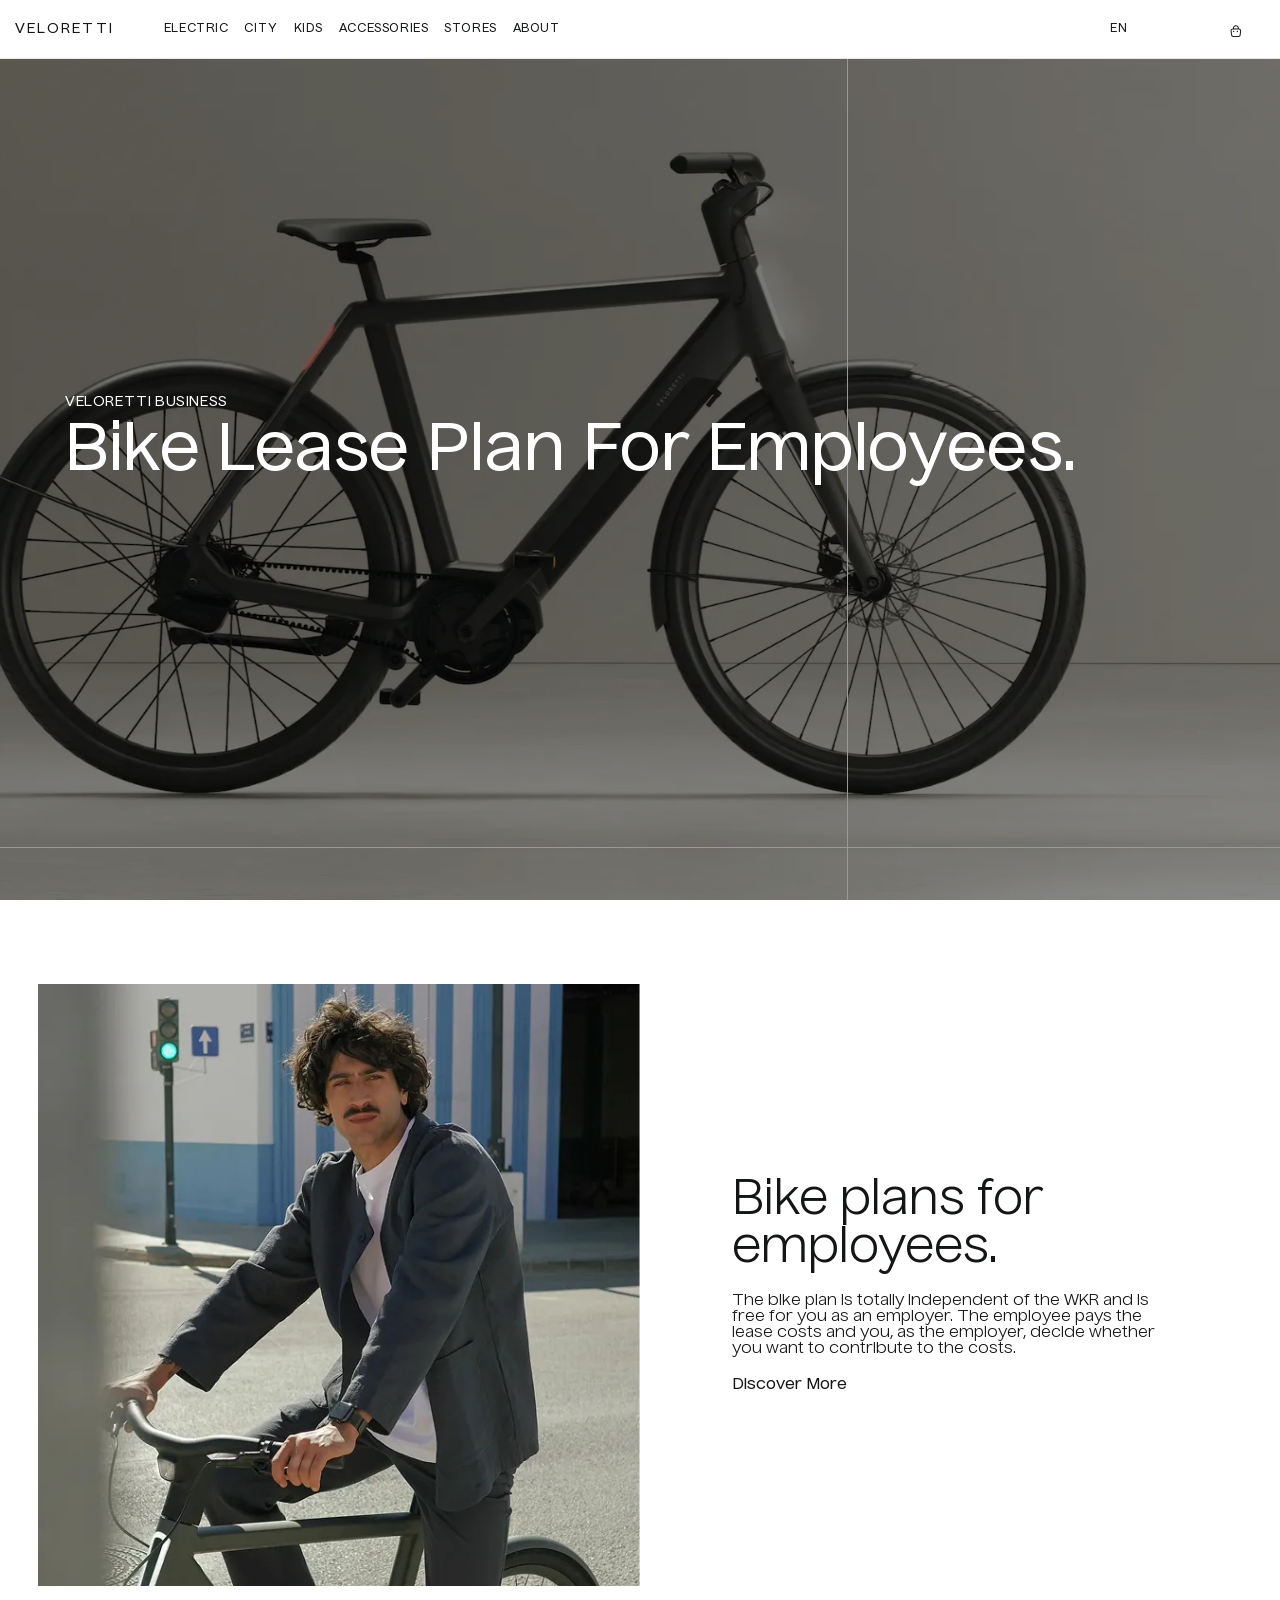
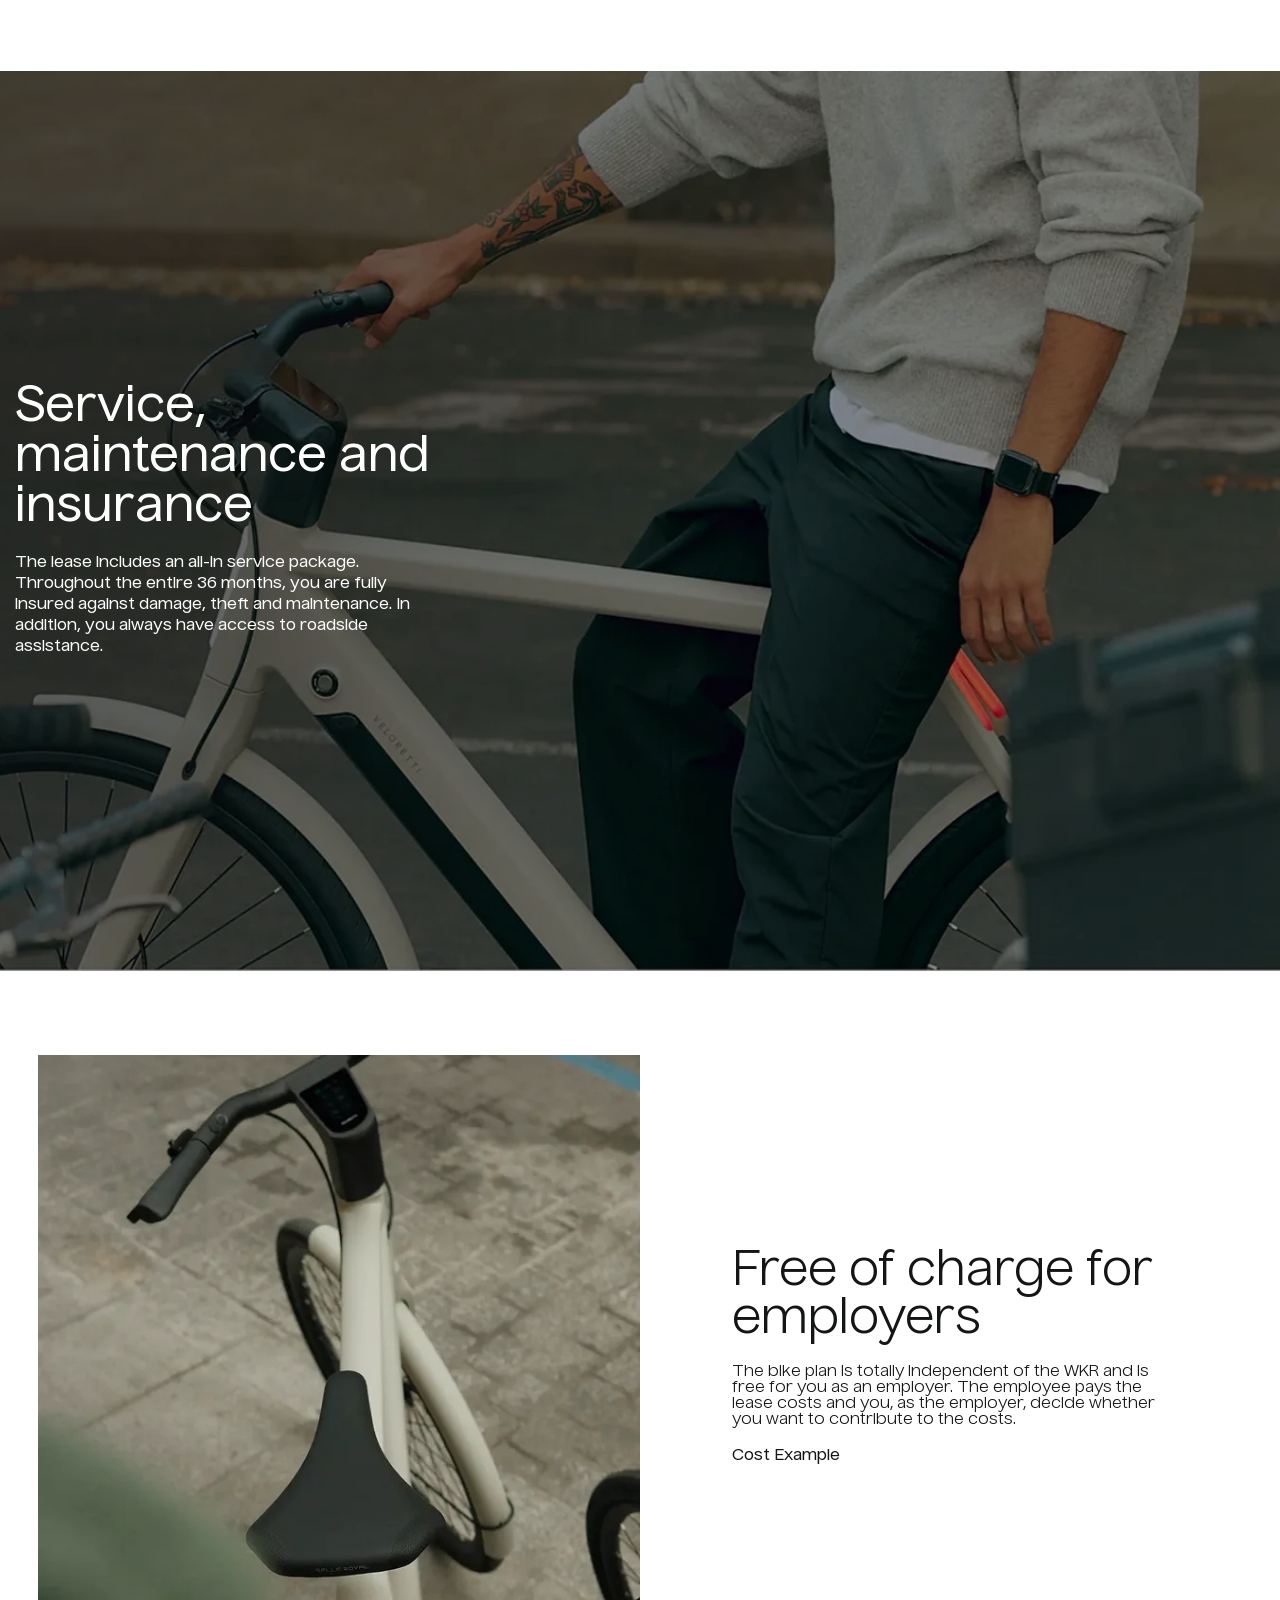
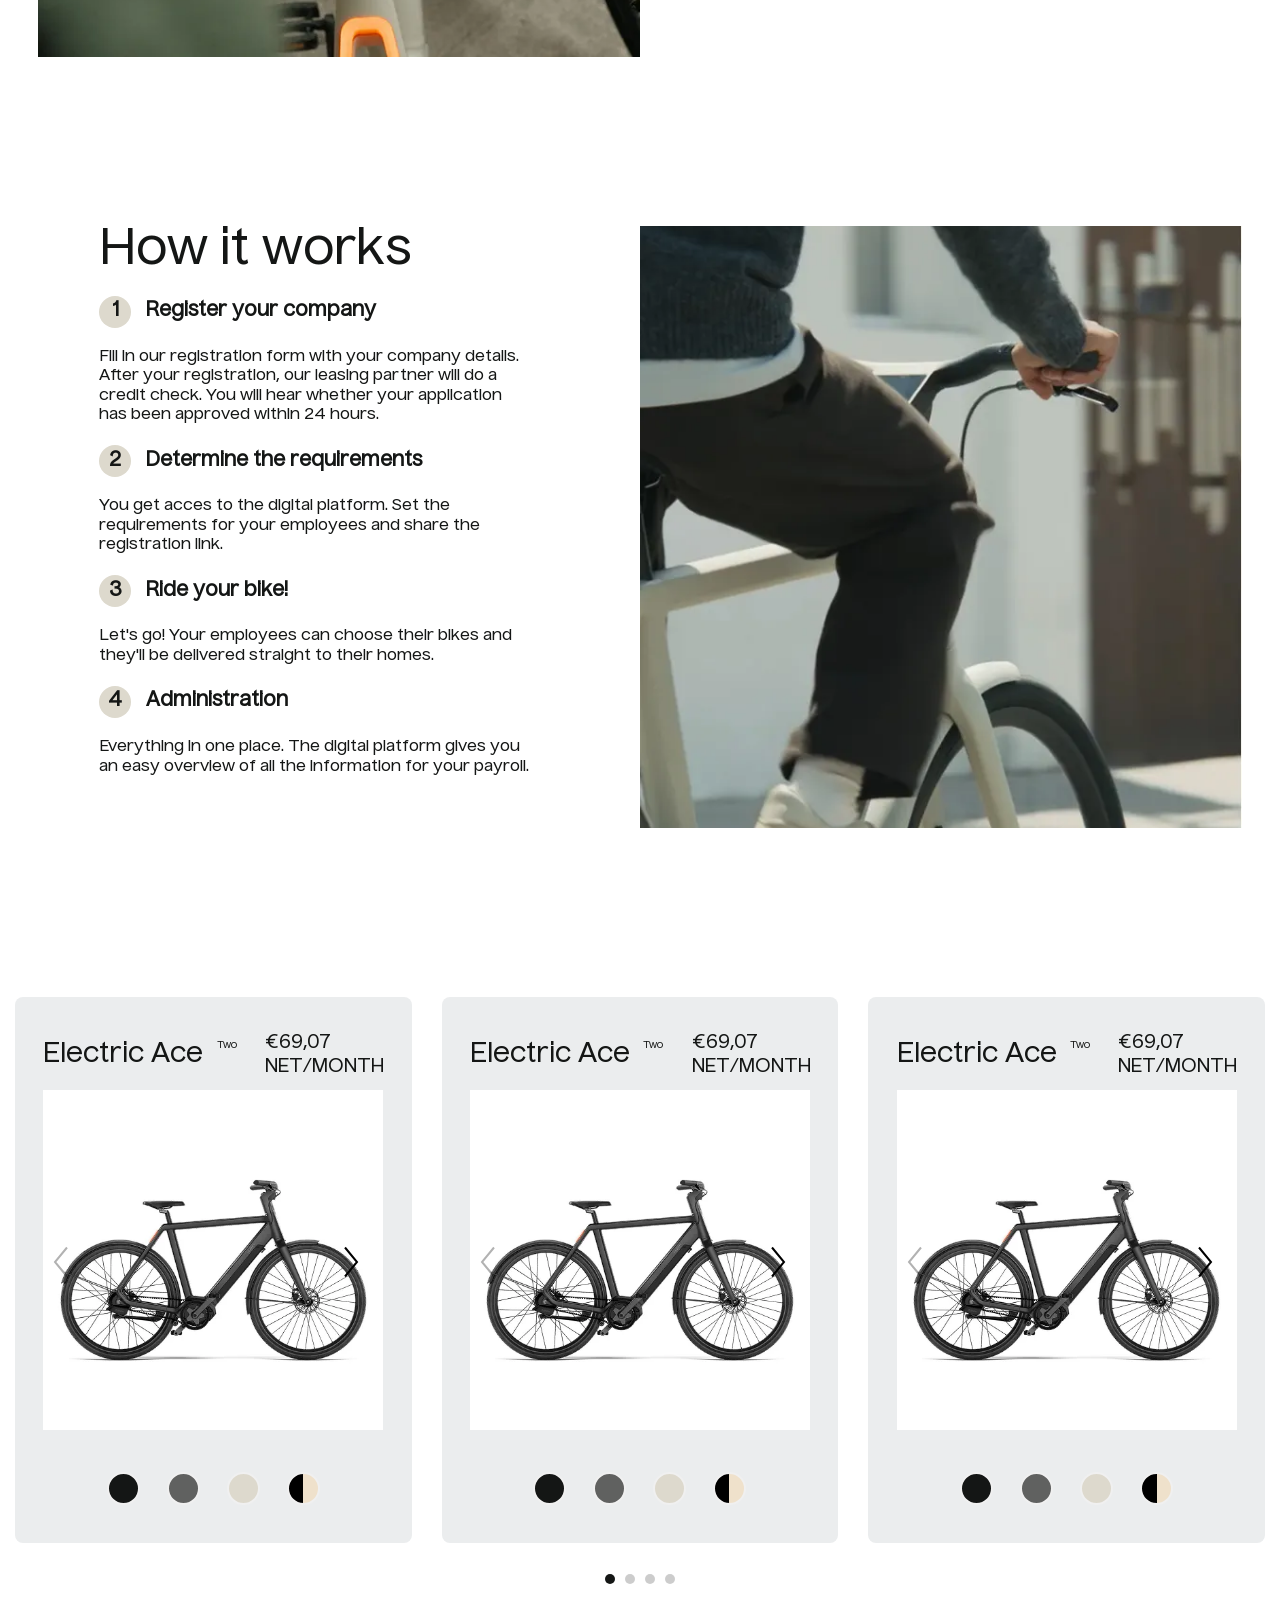
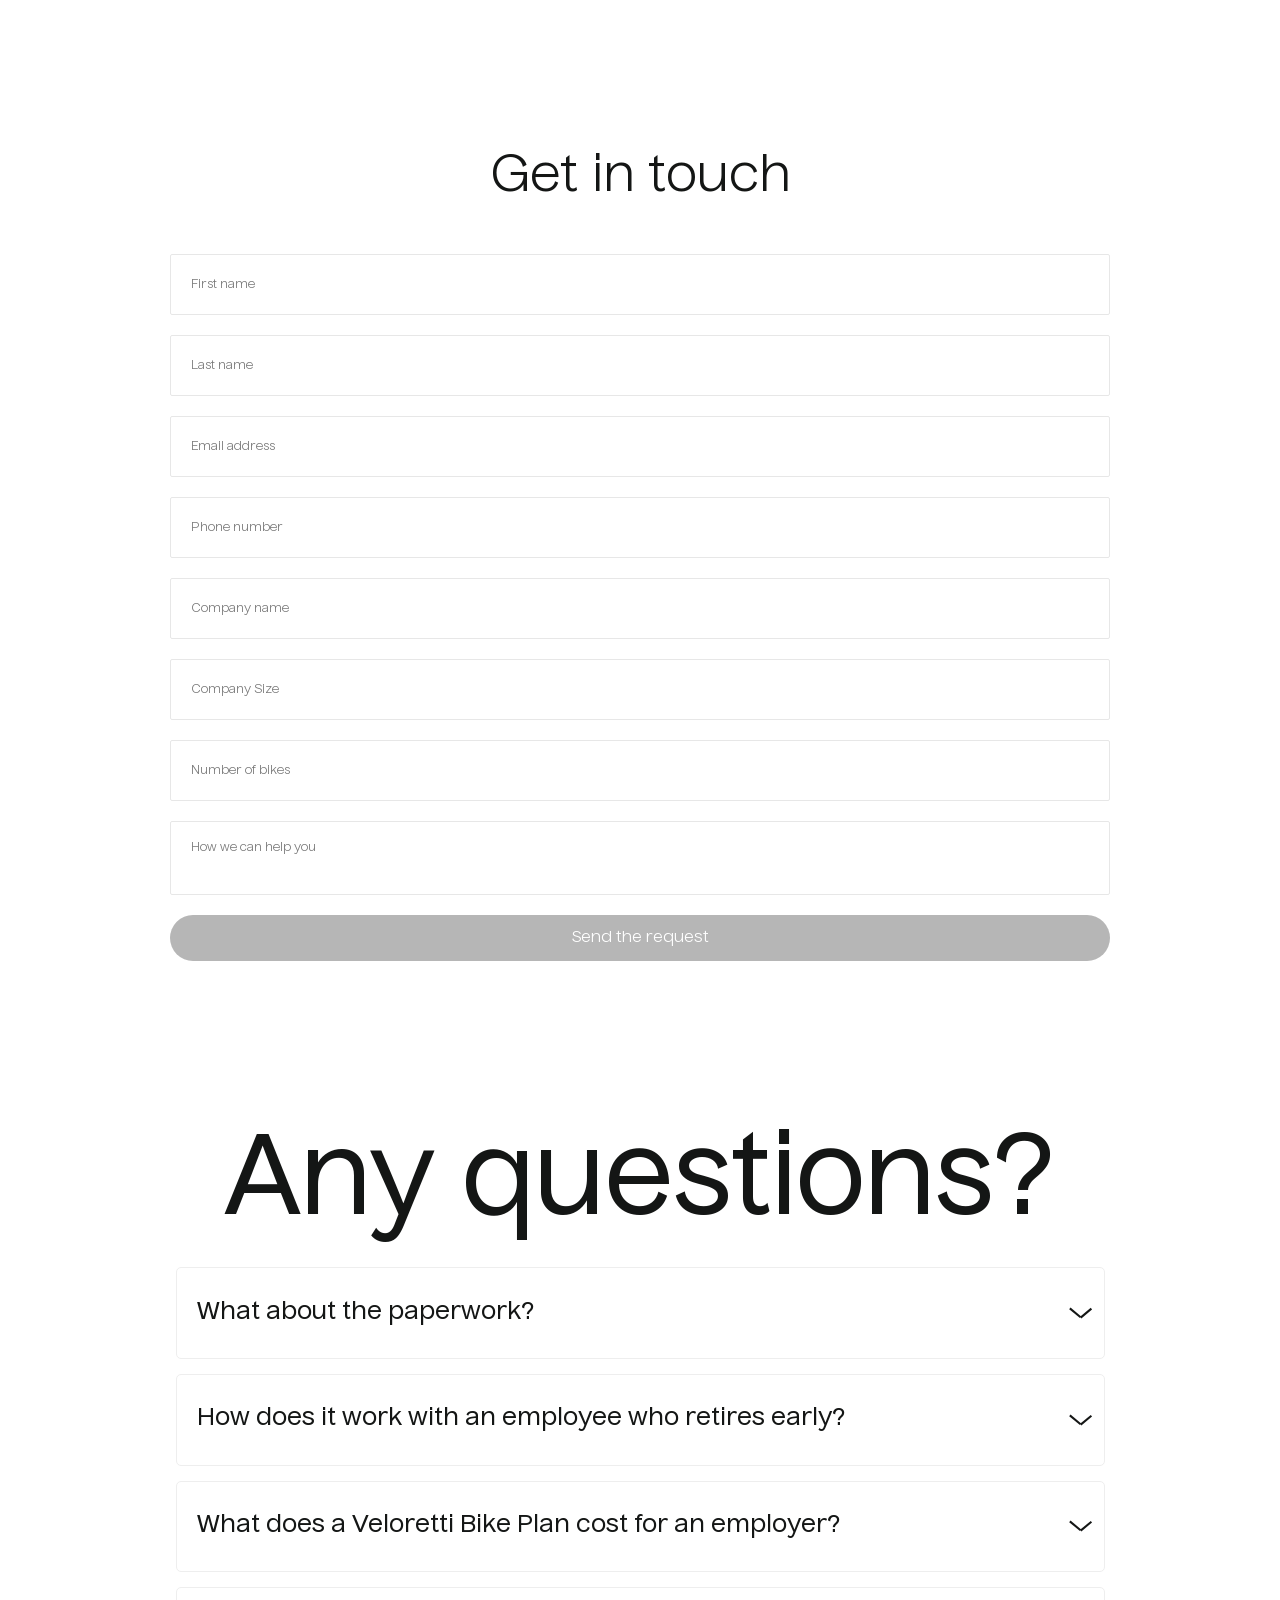
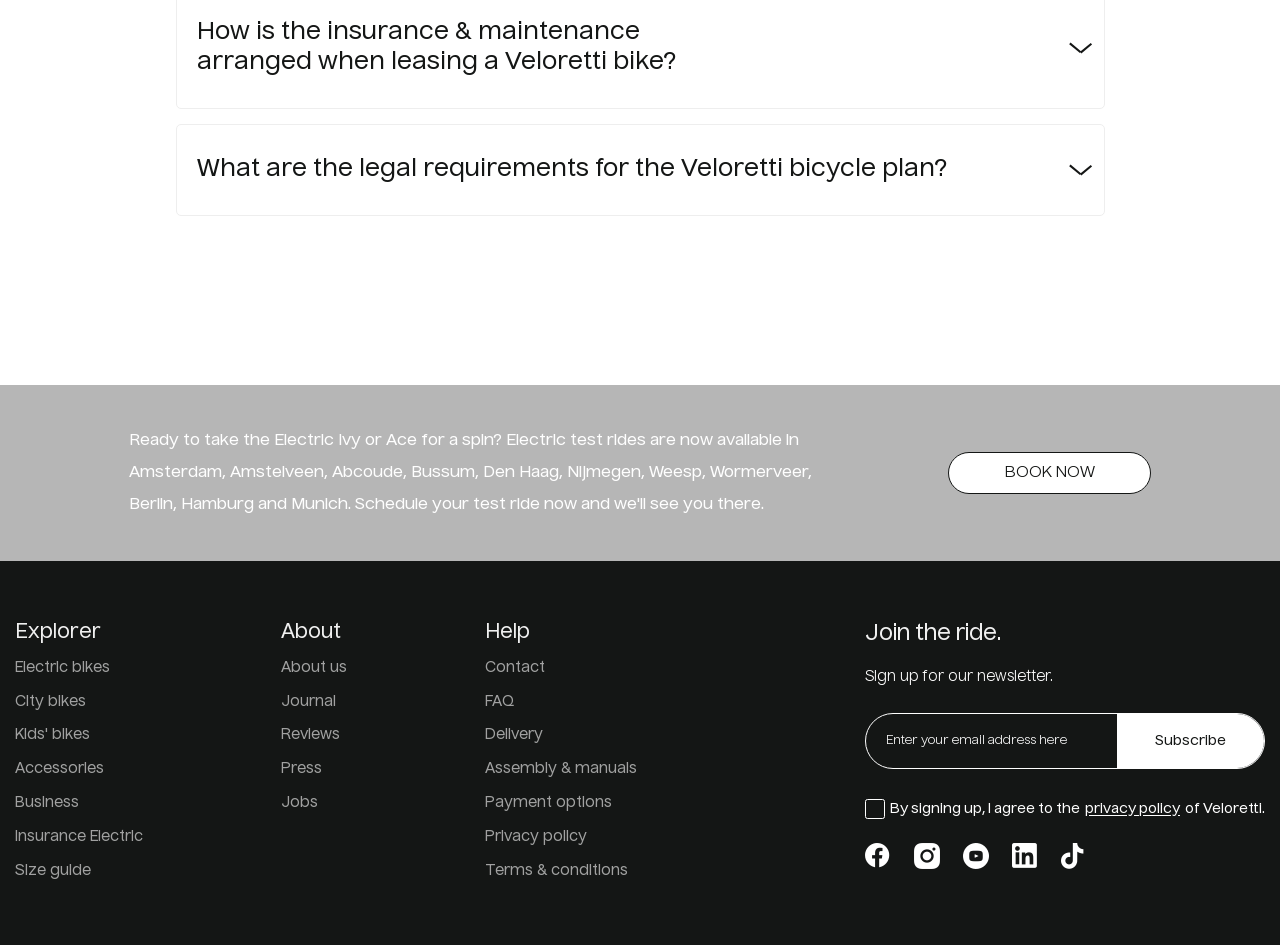
==== index.html @ 2b7c72c1 "Add files via upload" ====
<!doctype html>
<html lang="en">
	<head>
		<meta charset="UTF-8">
		<meta name="viewport" content="width=device-width, initial-scale=1.0">
		<link rel="preload" href="./assets/fonts/Nuckle-Regular.woff2" as="font" type="font/woff2" crossorigin="anonymous">
		<link rel="preload" href="./assets/fonts/Nuckle-Medium.woff2" as="font" type="font/woff2" crossorigin="anonymous">
		<link rel="shortcut icon" href="./assets/img/favicon.ico">
		<title>Home Page</title>
		<script type="module" crossorigin="" src="./js/index.min.js?v=1783873690840"></script>
		<link rel="modulepreload" crossorigin="" href="./js/main.min.js?v=1783873690840">
		<link rel="modulepreload" crossorigin="" href="./js/pagination.min.js?v=1783873690840">
		<link rel="stylesheet" crossorigin="" href="./css/main.min.css?v=1783873690840">
		<link rel="stylesheet" crossorigin="" href="./css/index.min.css?v=1783873690840">
		<link rel="stylesheet" crossorigin="" href="./css/hero.min.css?v=1783873690840">
		<link rel="stylesheet" crossorigin="" href="./css/sectionbg.min.css?v=1783873690840">
	</head>
	<body>
		<div class="wrapper">
			<header data-fls-header="" class="header">
				<div class="header__container">
					<a href="index.html" class="header__logo" aria-label="Veloretti">VELORETTI</a>
					<div class="header__menu menu">
						<button type="button" data-fls-menu="" class="menu__icon icon-menu">
							<span></span>
						</button>
						<nav class="menu__body">
							<ul class="menu__list">
								<li class="menu__item">
									<a href="products.html" class="menu__link">Electric</a>
								</li>
								<li class="menu__item">
									<a href="cities.html" class="menu__link">City</a>
								</li>
								<li class="menu__item">
									<a href="#" class="menu__link">Kids</a>
								</li>
								<li class="menu__item">
									<a href="#" class="menu__link">Accessories</a>
								</li>
								<li class="menu__item">
									<a href="#" class="menu__link">Stores</a>
								</li>
								<li class="menu__item">
									<a href="about.html" class="menu__link">About</a>
								</li>
							</ul>
						</nav>
					</div>
					<div class="header__actions">
						<div class="header__lang">
							<select class="header__lang-select" aria-label="Language">
								<option value="en" selected>EN</option>
								<option value="ua">UA</option>
							</select>
						</div>
						<button type="button" class="header__icon --icon-icon-user" aria-label="Account"></button>
						<button type="button" class="header__icon --icon-icon-cart" aria-label="Cart"></button>
					</div>
				</div>
			</header>
			<main class="page">
				<div data-fls-index="" class="index">
					<section data-fls-hero="" class="hero">
						<div class="hero__container">
							<span class="hero__subtitle" id="hero-subtitle">VELORETTI BUSINESS</span>
							<h1 class="hero__title" id="hero-title">Bike lease plan for employees.</h1>
							<div class="hero__text">
								<p></p>
							</div>
						</div>
						<div class="herobg hero__bg" aria-hidden="true">
							<picture>
								<source media="(max-width: 600px)" srcset="./assets/img/home-page/herobg-600.webp" type="image/webp">
								<source media="(max-width: 1200px)" srcset="./assets/img/home-page/herobg-1200.webp" type="image/webp">
								<img alt="" src="./assets/img/home-page/herobg.webp">
							</picture>
						</div>
					</section>
					<section class="home-page__employers split">
						<div data-fls-split="" data-fls-watcher="" data-fls-watcher-once="" data-fls-watcher-threshold="0.3" class="split__wrapper">
							<div class="split__picture">
								<picture>
									<source media="(max-width: 600px)" srcset="./assets/img/home-page/home01-600.webp" type="image/webp">
									<img alt="" src="./assets/img/home-page/home01.webp">
								</picture>
							</div>
							<div class="split__content content-split">
								<h2 class="content-split__title">Bike plans for employees.</h2>
								<div class="content-split__text">
									<p>
										The bike plan is totally independent of the WKR and is free for you as an employer. The employee pays the lease costs and you, as the employer, decide whether you want to contribute to the costs.
									</p>
								</div>
								<a href="product.html" class="content-split__link">Discover more</a>
							</div>
						</div>
					</section>
					<section data-fls-sectionbg="" data-fls-watcher="" data-fls-watcher-once="" data-fls-watcher-threshold="0.3" class="sectionbg home-page__service-sectionbg">
						<div class="sectionbg__container">
							<div class="sectionbg__content">
								<h2 class="sectionbg__title">Service, maintenance and insurance</h2>
								<div class="sectionbg__text">
									<p>
										The lease includes an all-in service package. Throughout the entire 36 months, you are fully insured against damage, theft and maintenance. In addition, you always have access to roadside assistance.
									</p>
								</div>
							</div>
						</div>
						<div class="sectionbg__bg" aria-hidden="true">
							<picture>
								<source media="(max-width: 600px)" srcset="./assets/img/home-page/homebg-600.webp" type="image/webp">
								<source media="(max-width: 1200px)" srcset="./assets/img/home-page/homebg-1200.webp" type="image/webp">
								<img alt="" src="./assets/img/home-page/homebg.webp">
							</picture>
						</div>
					</section>
					<section class="home-page__employers split">
						<div data-fls-split="" data-fls-watcher="" data-fls-watcher-once="" data-fls-watcher-threshold="0.3" class="split__wrapper">
							<div class="split__picture">
								<picture>
									<source media="(max-width: 600px)" srcset="./assets/img/home-page/home02-600.webp" type="image/webp">
									<img alt="" src="./assets/img/home-page/home02.webp">
								</picture>
							</div>
							<div class="split__content content-split">
								<h2 class="content-split__title">Free of charge for employers</h2>
								<div class="content-split__text">
									<p>
										The bike plan is totally independent of the WKR and is free for you as an employer. The employee pays the lease costs and you, as the employer, decide whether you want to contribute to the costs.
									</p>
								</div>
								<a href="products.html" class="content-split__link">Cost example</a>
							</div>
						</div>
					</section>
					<section data-fls-watcher="" data-fls-watcher-once="" data-fls-watcher-threshold="0.3" class="home-page__works works">
						<div class="works__wrapper">
							<div class="works__content content-works" role="list">
								<h2 class="content-works__title">How it works</h2>
								<div class="content-works__item item-works" role="listitem">
									<h3 class="item-works__title">Register your company</h3>
									<div class="item-works__text">
										<p>
											Fill in our registration form with your company details. After your
							registration, our leasing partner will do a credit check. You will hear whether
							your application has been approved within 24 hours.
										</p>
									</div>
								</div>
								<div class="content-works__item item-works" role="listitem">
									<h3 class="item-works__title">Determine the requirements</h3>
									<div class="item-works__text">
										<p>
											You get acces to the digital platform. Set the requirements for your employees
							and share the registration link.
										</p>
									</div>
								</div>
								<div class="content-works__item item-works" role="listitem">
									<h3 class="item-works__title">Ride your bike!</h3>
									<div class="item-works__text">
										<p>
											Let's go! Your employees can choose their bikes and they'll be delivered
							straight to their homes.
										</p>
									</div>
								</div>
								<div class="content-works__item item-works" role="listitem">
									<h3 class="item-works__title">Administration</h3>
									<div class="item-works__text">
										<p>
											Everything in one place. The digital platform gives you an easy overview of all
							the information for your payroll.
										</p>
									</div>
								</div>
							</div>
							<div class="works__picture" aria-hidden="true">
								<picture>
									<source media="(max-width: 600px)" srcset="./assets/img/home-page/home03-600.webp" type="image/webp">
									<img class="works__image" alt="" src="./assets/img/home-page/home03.webp">
								</picture>
							</div>
						</div>
					</section>
					<section data-fls-slider-section="" data-fls-watcher="" data-fls-watcher-once="" class="home-page__featured featured" aria-label="Featured products">
						<div class="featured__wrapper swiper-wrapper">
							<div class="featured__card swiper-slide">
								<div class="featured__header">
									<div class="featured__title-group">
										<h2 class="featured__title">Electric Ace</h2>
										<span class="featured__subtitle">Two</span>
									</div>
									<div class="featured__price">€69,07 NET/MONTH</div>
								</div>
								<div data-fls-slider-featured="" class="featured__slider swiper">
									<div class="featured__swiper-wrapper swiper-wrapper">
										<div class="featured__slide swiper-slide">
											<a href="product.html" class="featured__link-image">
												<picture>
													<img alt="Electric Ace" src="./assets/img/home-page/home-slider01.webp">
												</picture>
											</a>
										</div>
										<div class="featured__slide swiper-slide">
											<a href="product.html" class="featured__link-image">
												<picture>
													<img alt="Electric Ace" src="./assets/img/home-page/home-slider01.webp">
												</picture>
											</a>
										</div>
										<div class="featured__slide swiper-slide">
											<a href="product.html" class="featured__link-image">
												<picture>
													<img alt="Electric Ace" src="./assets/img/home-page/home-slider01.webp">
												</picture>
											</a>
										</div>
									</div>
									<button type="button" class="featured__arrow featured__arrow--prev swiper-button-prev" aria-label="Previous">
										<svg width="15" height="31" viewbox="0 0 15 31" fill="none" xmlns="http://www.w3.org/2000/svg" aria-hidden="true">
											<path d="M14 1L2 15.5L14 30" stroke="black" stroke-width="2"></path>
										</svg>
									</button>
									<button type="button" class="featured__arrow featured__arrow--next swiper-button-next" aria-label="Next">
										<svg width="29" height="31" viewbox="0 0 29 31" fill="none" xmlns="http://www.w3.org/2000/svg" aria-hidden="true">
											<path d="M1 1L13 15.5L1 30" stroke="black" stroke-width="2"></path>
										</svg>
									</button>
								</div>
								<div class="featured__colors">
									<div class="featured__color">
										<input type="radio" name="featured-color-1" id="fc1-black" class="featured__color-input" checked>
										<label for="fc1-black" class="featured__color-label featured__color-label--black" title="Black"></label>
									</div>
									<div class="featured__color">
										<input type="radio" name="featured-color-1" id="fc1-gray" class="featured__color-input">
										<label for="fc1-gray" class="featured__color-label featured__color-label--gray" title="Heavy Metal"></label>
									</div>
									<div class="featured__color">
										<input type="radio" name="featured-color-1" id="fc1-beige" class="featured__color-input">
										<label for="fc1-beige" class="featured__color-label featured__color-label--beige" title="Moon Mist"></label>
									</div>
									<div class="featured__color">
										<input type="radio" name="featured-color-1" id="fc1-split" class="featured__color-input">
										<label for="fc1-split" class="featured__color-label featured__color-label--split" title="Black / Parchment"></label>
									</div>
								</div>
							</div>
							<div class="featured__card swiper-slide">
								<div class="featured__header">
									<div class="featured__title-group">
										<h2 class="featured__title">Electric Ace</h2>
										<span class="featured__subtitle">Two</span>
									</div>
									<div class="featured__price">€69,07 NET/MONTH</div>
								</div>
								<div data-fls-slider-featured="" class="featured__slider swiper">
									<div class="featured__swiper-wrapper swiper-wrapper">
										<div class="featured__slide swiper-slide">
											<a href="product.html" class="featured__link-image">
												<picture>
													<img alt="Electric Ace" src="./assets/img/home-page/home-slider01.webp">
												</picture>
											</a>
										</div>
										<div class="featured__slide swiper-slide">
											<a href="product.html" class="featured__link-image">
												<picture>
													<img alt="Electric Ace" src="./assets/img/home-page/home-slider01.webp">
												</picture>
											</a>
										</div>
										<div class="featured__slide swiper-slide">
											<a href="product.html" class="featured__link-image">
												<picture>
													<img alt="Electric Ace" src="./assets/img/home-page/home-slider01.webp">
												</picture>
											</a>
										</div>
									</div>
									<button type="button" class="featured__arrow featured__arrow--prev swiper-button-prev" aria-label="Previous">
										<svg width="15" height="31" viewbox="0 0 15 31" fill="none" xmlns="http://www.w3.org/2000/svg" aria-hidden="true">
											<path d="M14 1L2 15.5L14 30" stroke="black" stroke-width="2"></path>
										</svg>
									</button>
									<button type="button" class="featured__arrow featured__arrow--next swiper-button-next" aria-label="Next">
										<svg width="29" height="31" viewbox="0 0 29 31" fill="none" xmlns="http://www.w3.org/2000/svg" aria-hidden="true">
											<path d="M1 1L13 15.5L1 30" stroke="black" stroke-width="2"></path>
										</svg>
									</button>
								</div>
								<div class="featured__colors">
									<div class="featured__color">
										<input type="radio" name="featured-color-1" id="fc1-black" class="featured__color-input" checked>
										<label for="fc1-black" class="featured__color-label featured__color-label--black" title="Black"></label>
									</div>
									<div class="featured__color">
										<input type="radio" name="featured-color-1" id="fc1-gray" class="featured__color-input">
										<label for="fc1-gray" class="featured__color-label featured__color-label--gray" title="Heavy Metal"></label>
									</div>
									<div class="featured__color">
										<input type="radio" name="featured-color-1" id="fc1-beige" class="featured__color-input">
										<label for="fc1-beige" class="featured__color-label featured__color-label--beige" title="Moon Mist"></label>
									</div>
									<div class="featured__color">
										<input type="radio" name="featured-color-1" id="fc1-split" class="featured__color-input">
										<label for="fc1-split" class="featured__color-label featured__color-label--split" title="Black / Parchment"></label>
									</div>
								</div>
							</div>
							<div class="featured__card swiper-slide">
								<div class="featured__header">
									<div class="featured__title-group">
										<h2 class="featured__title">Electric Ace</h2>
										<span class="featured__subtitle">Two</span>
									</div>
									<div class="featured__price">€69,07 NET/MONTH</div>
								</div>
								<div data-fls-slider-featured="" class="featured__slider swiper">
									<div class="featured__swiper-wrapper swiper-wrapper">
										<div class="featured__slide swiper-slide">
											<a href="product.html" class="featured__link-image">
												<picture>
													<img alt="Electric Ace" src="./assets/img/home-page/home-slider01.webp">
												</picture>
											</a>
										</div>
										<div class="featured__slide swiper-slide">
											<a href="product.html" class="featured__link-image">
												<picture>
													<img alt="Electric Ace" src="./assets/img/home-page/home-slider01.webp">
												</picture>
											</a>
										</div>
										<div class="featured__slide swiper-slide">
											<a href="product.html" class="featured__link-image">
												<picture>
													<img alt="Electric Ace" src="./assets/img/home-page/home-slider01.webp">
												</picture>
											</a>
										</div>
									</div>
									<button type="button" class="featured__arrow featured__arrow--prev swiper-button-prev" aria-label="Previous">
										<svg width="15" height="31" viewbox="0 0 15 31" fill="none" xmlns="http://www.w3.org/2000/svg" aria-hidden="true">
											<path d="M14 1L2 15.5L14 30" stroke="black" stroke-width="2"></path>
										</svg>
									</button>
									<button type="button" class="featured__arrow featured__arrow--next swiper-button-next" aria-label="Next">
										<svg width="29" height="31" viewbox="0 0 29 31" fill="none" xmlns="http://www.w3.org/2000/svg" aria-hidden="true">
											<path d="M1 1L13 15.5L1 30" stroke="black" stroke-width="2"></path>
										</svg>
									</button>
								</div>
								<div class="featured__colors">
									<div class="featured__color">
										<input type="radio" name="featured-color-1" id="fc1-black" class="featured__color-input" checked>
										<label for="fc1-black" class="featured__color-label featured__color-label--black" title="Black"></label>
									</div>
									<div class="featured__color">
										<input type="radio" name="featured-color-1" id="fc1-gray" class="featured__color-input">
										<label for="fc1-gray" class="featured__color-label featured__color-label--gray" title="Heavy Metal"></label>
									</div>
									<div class="featured__color">
										<input type="radio" name="featured-color-1" id="fc1-beige" class="featured__color-input">
										<label for="fc1-beige" class="featured__color-label featured__color-label--beige" title="Moon Mist"></label>
									</div>
									<div class="featured__color">
										<input type="radio" name="featured-color-1" id="fc1-split" class="featured__color-input">
										<label for="fc1-split" class="featured__color-label featured__color-label--split" title="Black / Parchment"></label>
									</div>
								</div>
							</div>
							<div class="featured__card swiper-slide">
								<div class="featured__header">
									<div class="featured__title-group">
										<h2 class="featured__title">Electric Ace</h2>
										<span class="featured__subtitle">Two</span>
									</div>
									<div class="featured__price">€69,07 NET/MONTH</div>
								</div>
								<div data-fls-slider-featured="" class="featured__slider swiper">
									<div class="featured__swiper-wrapper swiper-wrapper">
										<div class="featured__slide swiper-slide">
											<a href="product.html" class="featured__link-image">
												<picture>
													<img alt="Electric Ace" src="./assets/img/home-page/home-slider01.webp">
												</picture>
											</a>
										</div>
										<div class="featured__slide swiper-slide">
											<a href="product.html" class="featured__link-image">
												<picture>
													<img alt="Electric Ace" src="./assets/img/home-page/home-slider01.webp">
												</picture>
											</a>
										</div>
										<div class="featured__slide swiper-slide">
											<a href="product.html" class="featured__link-image">
												<picture>
													<img alt="Electric Ace" src="./assets/img/home-page/home-slider01.webp">
												</picture>
											</a>
										</div>
									</div>
									<button type="button" class="featured__arrow featured__arrow--prev swiper-button-prev" aria-label="Previous">
										<svg width="15" height="31" viewbox="0 0 15 31" fill="none" xmlns="http://www.w3.org/2000/svg" aria-hidden="true">
											<path d="M14 1L2 15.5L14 30" stroke="black" stroke-width="2"></path>
										</svg>
									</button>
									<button type="button" class="featured__arrow featured__arrow--next swiper-button-next" aria-label="Next">
										<svg width="29" height="31" viewbox="0 0 29 31" fill="none" xmlns="http://www.w3.org/2000/svg" aria-hidden="true">
											<path d="M1 1L13 15.5L1 30" stroke="black" stroke-width="2"></path>
										</svg>
									</button>
								</div>
								<div class="featured__colors">
									<div class="featured__color">
										<input type="radio" name="featured-color-1" id="fc1-black" class="featured__color-input" checked>
										<label for="fc1-black" class="featured__color-label featured__color-label--black" title="Black"></label>
									</div>
									<div class="featured__color">
										<input type="radio" name="featured-color-1" id="fc1-gray" class="featured__color-input">
										<label for="fc1-gray" class="featured__color-label featured__color-label--gray" title="Heavy Metal"></label>
									</div>
									<div class="featured__color">
										<input type="radio" name="featured-color-1" id="fc1-beige" class="featured__color-input">
										<label for="fc1-beige" class="featured__color-label featured__color-label--beige" title="Moon Mist"></label>
									</div>
									<div class="featured__color">
										<input type="radio" name="featured-color-1" id="fc1-split" class="featured__color-input">
										<label for="fc1-split" class="featured__color-label featured__color-label--split" title="Black / Parchment"></label>
									</div>
								</div>
							</div>
							<div class="featured__card swiper-slide">
								<div class="featured__header">
									<div class="featured__title-group">
										<h2 class="featured__title">Electric Ace</h2>
										<span class="featured__subtitle">Two</span>
									</div>
									<div class="featured__price">€69,07 NET/MONTH</div>
								</div>
								<div data-fls-slider-featured="" class="featured__slider swiper">
									<div class="featured__swiper-wrapper swiper-wrapper">
										<div class="featured__slide swiper-slide">
											<a href="product.html" class="featured__link-image">
												<picture>
													<img alt="Electric Ace" src="./assets/img/home-page/home-slider01.webp">
												</picture>
											</a>
										</div>
										<div class="featured__slide swiper-slide">
											<a href="product.html" class="featured__link-image">
												<picture>
													<img alt="Electric Ace" src="./assets/img/home-page/home-slider01.webp">
												</picture>
											</a>
										</div>
										<div class="featured__slide swiper-slide">
											<a href="product.html" class="featured__link-image">
												<picture>
													<img alt="Electric Ace" src="./assets/img/home-page/home-slider01.webp">
												</picture>
											</a>
										</div>
									</div>
									<button type="button" class="featured__arrow featured__arrow--prev swiper-button-prev" aria-label="Previous">
										<svg width="15" height="31" viewbox="0 0 15 31" fill="none" xmlns="http://www.w3.org/2000/svg" aria-hidden="true">
											<path d="M14 1L2 15.5L14 30" stroke="black" stroke-width="2"></path>
										</svg>
									</button>
									<button type="button" class="featured__arrow featured__arrow--next swiper-button-next" aria-label="Next">
										<svg width="29" height="31" viewbox="0 0 29 31" fill="none" xmlns="http://www.w3.org/2000/svg" aria-hidden="true">
											<path d="M1 1L13 15.5L1 30" stroke="black" stroke-width="2"></path>
										</svg>
									</button>
								</div>
								<div class="featured__colors">
									<div class="featured__color">
										<input type="radio" name="featured-color-1" id="fc1-black" class="featured__color-input" checked>
										<label for="fc1-black" class="featured__color-label featured__color-label--black" title="Black"></label>
									</div>
									<div class="featured__color">
										<input type="radio" name="featured-color-1" id="fc1-gray" class="featured__color-input">
										<label for="fc1-gray" class="featured__color-label featured__color-label--gray" title="Heavy Metal"></label>
									</div>
									<div class="featured__color">
										<input type="radio" name="featured-color-1" id="fc1-beige" class="featured__color-input">
										<label for="fc1-beige" class="featured__color-label featured__color-label--beige" title="Moon Mist"></label>
									</div>
									<div class="featured__color">
										<input type="radio" name="featured-color-1" id="fc1-split" class="featured__color-input">
										<label for="fc1-split" class="featured__color-label featured__color-label--split" title="Black / Parchment"></label>
									</div>
								</div>
							</div>
							<div class="featured__card swiper-slide">
								<div class="featured__header">
									<div class="featured__title-group">
										<h2 class="featured__title">Electric Ace</h2>
										<span class="featured__subtitle">Two</span>
									</div>
									<div class="featured__price">€69,07 NET/MONTH</div>
								</div>
								<div data-fls-slider-featured="" class="featured__slider swiper">
									<div class="featured__swiper-wrapper swiper-wrapper">
										<div class="featured__slide swiper-slide">
											<a href="product.html" class="featured__link-image">
												<picture>
													<img alt="Electric Ace" src="./assets/img/home-page/home-slider01.webp">
												</picture>
											</a>
										</div>
										<div class="featured__slide swiper-slide">
											<a href="product.html" class="featured__link-image">
												<picture>
													<img alt="Electric Ace" src="./assets/img/home-page/home-slider01.webp">
												</picture>
											</a>
										</div>
										<div class="featured__slide swiper-slide">
											<a href="product.html" class="featured__link-image">
												<picture>
													<img alt="Electric Ace" src="./assets/img/home-page/home-slider01.webp">
												</picture>
											</a>
										</div>
									</div>
									<button type="button" class="featured__arrow featured__arrow--prev swiper-button-prev" aria-label="Previous">
										<svg width="15" height="31" viewbox="0 0 15 31" fill="none" xmlns="http://www.w3.org/2000/svg" aria-hidden="true">
											<path d="M14 1L2 15.5L14 30" stroke="black" stroke-width="2"></path>
										</svg>
									</button>
									<button type="button" class="featured__arrow featured__arrow--next swiper-button-next" aria-label="Next">
										<svg width="29" height="31" viewbox="0 0 29 31" fill="none" xmlns="http://www.w3.org/2000/svg" aria-hidden="true">
											<path d="M1 1L13 15.5L1 30" stroke="black" stroke-width="2"></path>
										</svg>
									</button>
								</div>
								<div class="featured__colors">
									<div class="featured__color">
										<input type="radio" name="featured-color-1" id="fc1-black" class="featured__color-input" checked>
										<label for="fc1-black" class="featured__color-label featured__color-label--black" title="Black"></label>
									</div>
									<div class="featured__color">
										<input type="radio" name="featured-color-1" id="fc1-gray" class="featured__color-input">
										<label for="fc1-gray" class="featured__color-label featured__color-label--gray" title="Heavy Metal"></label>
									</div>
									<div class="featured__color">
										<input type="radio" name="featured-color-1" id="fc1-beige" class="featured__color-input">
										<label for="fc1-beige" class="featured__color-label featured__color-label--beige" title="Moon Mist"></label>
									</div>
									<div class="featured__color">
										<input type="radio" name="featured-color-1" id="fc1-split" class="featured__color-input">
										<label for="fc1-split" class="featured__color-label featured__color-label--split" title="Black / Parchment"></label>
									</div>
								</div>
							</div>
						</div>
						<div class="swiper-pagination"></div>
					</section>
					<section data-fls-watcher="" data-fls-watcher-once="" data-fls-watcher-threshold="0.3" class="home-page__touch touch">
						<div class="touch__container">
							<h2 class="touch__title">Get in touch</h2>
							<form action="#" class="touch__form form-touch">
								<div>
									<input name="user-name" required type="text" aria-label="First name" placeholder="First name" class="form-touch__input">
									<input name="user-last-name" required type="text" aria-label="Last name" placeholder="Last name" class="form-touch__input">
									<input name="user-email" required type="email" aria-label="Email address" placeholder="Email address" class="form-touch__input">
									<input name="user-tel" required type="tel" aria-label="Phone number" placeholder="Phone number" class="form-touch__input">
									<input name="user-company" type="text" aria-label="Company name" placeholder="Company name" class="form-touch__input">
									<input name="user-company-size" type="text" aria-label="Company Size" placeholder="Company Size" class="form-touch__input">
									<input name="user-number-bikes" type="text" aria-label="Number of bikes" placeholder="Number of bikes" class="form-touch__input">
								</div>
								<textarea name="message" class="form-touch__textarea" aria-label="How we can help you" placeholder="How we can help you" id="user-message"></textarea>
								<button type="submit" class="form-touch__button">Send the request</button>
							</form>
						</div>
					</section>
					<section data-fls-watcher="" data-fls-watcher-once="" data-fls-watcher-threshold="0.3" class="home-page__faq faq">
						<div class="faq__container">
							<h2 class="faq__title">Any questions?</h2>
							<div data-fls-spollers="" class="faq__spollers spollers">
								<details class="spollers__item">
									<summary class="spollers__title">What about the paperwork?</summary>
									<div class="spollers__body">
										The bicycle plan is set up so that there will be no administrative work on your
						part as the employer. You can use a free online platform that has been created by
						our leasing partner. This provides you with a simple overview of your business and
						your employees, allowing you to arrange everything. It also simplifies all the
						paperwork. Everything is organised with just a few clicks.
									</div>
								</details>
								<details class="spollers__item">
									<summary class="spollers__title">How does it work with an employee who retires early?</summary>
									<div class="spollers__body">
										The bicycle plan is set up so that there will be no administrative work on your
						part as the employer. You can use a free online platform that has been created by
						our leasing partner. This provides you with a simple overview of your business and
						your employees, allowing you to arrange everything. It also simplifies all the
						paperwork. Everything is organised with just a few clicks.
									</div>
								</details>
								<details class="spollers__item">
									<summary class="spollers__title">What does a Veloretti Bike Plan cost for an employer?</summary>
									<div class="spollers__body">
										The bicycle plan is set up so that there will be no administrative work on your
						part as the employer. You can use a free online platform that has been created by
						our leasing partner. This provides you with a simple overview of your business and
						your employees, allowing you to arrange everything. It also simplifies all the
						paperwork. Everything is organised with just a few clicks.
									</div>
								</details>
								<details class="spollers__item">
									<summary class="spollers__title">How is the insurance & maintenance arranged when leasing a Veloretti bike?</summary>
									<div class="spollers__body">
										The bicycle plan is set up so that there will be no administrative work on your
						part as the employer. You can use a free online platform that has been created by
						our leasing partner. This provides you with a simple overview of your business and
						your employees, allowing you to arrange everything. It also simplifies all the
						paperwork. Everything is organised with just a few clicks.
									</div>
								</details>
								<details class="spollers__item">
									<summary class="spollers__title">What are the legal requirements for the Veloretti bicycle plan?</summary>
									<div class="spollers__body">
										The bicycle plan is set up so that there will be no administrative work on your
						part as the employer. You can use a free online platform that has been created by
						our leasing partner. This provides you with a simple overview of your business and
						your employees, allowing you to arrange everything. It also simplifies all the
						paperwork. Everything is organised with just a few clicks.
									</div>
								</details>
							</div>
						</div>
					</section>
				</div>
			</main>
			<footer data-fls-footer="" class="footer">
				<div class="footer__banner banner-footer">
					<div class="banner-footer__text">
						<p>
							Ready to take the Electric Ivy or Ace for a spin? Electric test rides are now available
				in Amsterdam, Amstelveen, Abcoude, Bussum, Den Haag, Nijmegen, Weesp, Wormerveer,
				Berlin, Hamburg and Munich. Schedule your test ride now and we'll see you there.
						</p>
					</div>
					<a data-fls-button="" href="#" class="button">BOOK NOW</a>
				</div>
				<div class="footer__wrapper">
					<div class="footer__container">
						<div data-fls-spollers="992" class="footer__lists">
							<details class="footer__column column-footer">
								<summary class="column-footer__label">Explorer</summary>
								<ul class="column-footer__list">
									<li class="column-footer__item">
										<a href="#" class="column-footer__link">Electric bikes</a>
									</li>
									<li class="column-footer__item">
										<a href="#" class="column-footer__link">City bikes</a>
									</li>
									<li class="column-footer__item">
										<a href="#" class="column-footer__link">Kids' bikes</a>
									</li>
									<li class="column-footer__item">
										<a href="#" class="column-footer__link">Accessories</a>
									</li>
									<li class="column-footer__item">
										<a href="#" class="column-footer__link">Business</a>
									</li>
									<li class="column-footer__item">
										<a href="#" class="column-footer__link">Insurance Electric</a>
									</li>
									<li class="column-footer__item">
										<a href="#" class="column-footer__link">Size guide</a>
									</li>
								</ul>
							</details>
							<details class="footer__column column-footer">
								<summary class="column-footer__label">About</summary>
								<ul class="column-footer__list">
									<li class="column-footer__item">
										<a href="#" class="column-footer__link">About us</a>
									</li>
									<li class="column-footer__item">
										<a href="#" class="column-footer__link">Journal</a>
									</li>
									<li class="column-footer__item">
										<a href="#" class="column-footer__link">Reviews</a>
									</li>
									<li class="column-footer__item">
										<a href="#" class="column-footer__link">Press</a>
									</li>
									<li class="column-footer__item">
										<a href="#" class="column-footer__link">Jobs</a>
									</li>
								</ul>
							</details>
							<details class="footer__column column-footer">
								<summary class="column-footer__label">Help</summary>
								<ul class="column-footer__list">
									<li class="column-footer__item">
										<a href="#" class="column-footer__link">Contact</a>
									</li>
									<li class="column-footer__item">
										<a href="#" class="column-footer__link">FAQ</a>
									</li>
									<li class="column-footer__item">
										<a href="#" class="column-footer__link">Delivery</a>
									</li>
									<li class="column-footer__item">
										<a href="#" class="column-footer__link">Assembly & manuals</a>
									</li>
									<li class="column-footer__item">
										<a href="#" class="column-footer__link">Payment options</a>
									</li>
									<li class="column-footer__item">
										<a href="#" class="column-footer__link">Privacy policy</a>
									</li>
									<li class="column-footer__item">
										<a href="#" class="column-footer__link">Terms & conditions</a>
									</li>
								</ul>
							</details>
						</div>
						<div class="footer__column column-footer">
							<h2 class="column-footer__label column-footer__label--label-form">Join the ride.</h2>
							<h3 class="column-footer__subtitle">Sign up for our newsletter.</h3>
							<form action="#" class="column-footer__form form">
								<div class="form__inputs">
									<input type="email" placeholder="Enter your email address here" class="form__input">
									<button type="submit" class="form__button">Subscribe</button>
								</div>
								<div class="form__checkbox-wrapper">
									<label data-fls-checkbox="" class="form__checkbox checkbox">
										<input data-error="Error" class="checkbox__input" type="checkbox" value="1" name="form[]" required>
										<span class="checkbox__text">
											By signing up, I agree to the
											<a href="#" class="checkbox__link">privacy policy</a>
											of Veloretti.
										</span>
									</label>
								</div>
							</form>
							<ul class="column-footer__social social">
								<li class="social__item">
									<a href="#" class="social__link social__link--icon-fb"></a>
								</li>
								<li class="social__item">
									<a href="#" class="social__link social__link--icon-inst"></a>
								</li>
								<li class="social__item">
									<a href="#" class="social__link social__link--icon-ytb"></a>
								</li>
								<li class="social__item">
									<a href="#" class="social__link social__link--icon-inn"></a>
								</li>
								<li class="social__item">
									<a href="#" class="social__link social__link--icon-tik-tok"></a>
								</li>
							</ul>
						</div>
					</div>
				</div>
			</footer>
		</div>
	</body>
</html>
---- css/main.min.css ----
*{padding:0;margin:0;border:0}*,:after,:before{box-sizing:border-box}:after,:before{display:inline-block}body,html{height:100%}body{line-height:1;scrollbar-gutter:stable;-ms-text-size-adjust:100%;-moz-text-size-adjust:100%;-webkit-text-size-adjust:100%;-webkit-font-smoothing:antialiased;-moz-osx-font-smoothing:grayscale}button,input,textarea{font-family:inherit;font-size:inherit;line-height:inherit;color:inherit;background-color:transparent}input,textarea{width:100%}label{display:inline-block}button,option,select{cursor:pointer}a{display:inline-block;color:inherit;text-decoration:none}li{list-style:none}img{display:block;max-width:100%;height:auto}h1,h2,h3,h4,h5,h6{font-weight:inherit;font-size:inherit}address{font-style:normal}@font-face{font-family:Nuckle;font-display:swap;src:url(../assets/fonts/Nuckle-Regular.woff2) format("woff2");font-weight:400;font-style:normal}@font-face{font-family:Nuckle;font-display:swap;src:url(../assets/fonts/Nuckle-Medium.woff2) format("woff2");font-weight:500;font-style:normal}@font-face{font-family:iconfont;font-display:swap;src:url(../assets/fonts/iconfont.woff2?e458c62c4695ddb1419278becba3768a) format("woff2")}[class*="--icon-"]:before{font-family:iconfont}[class*="--icon-arrow"]:before{content:"\f101"}[class*="--icon-fb"]:before{content:"\f102"}[class*="--icon-icon-cart"]:before{content:"\f103"}[class*="--icon-icon-user"]:before{content:"\f104"}[class*="--icon-inn"]:before{content:"\f105"}[class*="--icon-inst"]:before{content:"\f106"}[class*="--icon-tik-tok"]:before{content:"\f107"}[class*="--icon-ytb"]:before{content:"\f108"}:root{--font-family:"Nuckle";--font-size:1rem;--main-color:#141615;--bg-gray-color:#b6b6b6;--gray-color:hsla(0,0%,100%,.6);--radio-gray-color:#606160;--muted-color:#c4c4c4;--white-color:#fff;--white-title-color:#f0f0f0;--beige-color:#ddd9cd;--border-color:rgba(20,22,21,.1);--slider-bg-color:#ebedee;--split-color:linear-gradient(90deg,#000 50%,#efe1cb 0)}body{background-color:var(--white-color);color:var(--main-color);font-family:var(--font-family);font-size:var(--font-size);min-width:20rem}[data-fls-scrolllock] body{overflow:hidden;touch-action:none;overscroll-behavior:none}.wrapper{min-height:100%;display:flex;flex-direction:column;overflow:clip}.wrapper>main{flex:1 1 auto}.wrapper>*{min-width:0}[class*=__container]{max-width:89.375rem;margin:0 auto;padding-left:.9375rem;padding-right:.9375rem}.sr-only{position:absolute;width:.0625rem;height:.0625rem;padding:0;margin:-.0625rem;overflow:hidden;clip:rect(0,0,0,0);white-space:nowrap;border:0}[data-fls-spollers] summary{list-style:none}[data-fls-spollers] summary::-webkit-details-marker,[data-fls-spollers] summary::marker{display:none}.spollers{display:grid;gap:.9375rem}.spollers__item{font-size:1.25rem}.spollers__title{width:100%;cursor:default;text-align:left;border:.0625rem solid #eee;padding-block:clamp(.625rem,.2176rem + 2.037vw,2rem);border-radius:.3125rem;position:relative;list-style:none}.spollers__title::-webkit-details-marker,.spollers__title::marker{display:none}.--spoller-init .spollers__title{cursor:pointer;padding-inline-start:1.25rem;padding-inline-end:3.125rem}.--spoller-init .spollers__title:after,.--spoller-init .spollers__title:before{content:"";position:absolute;right:.625rem;top:50%;background-color:var(--main-color);height:.125rem;width:clamp(.625rem,.5324rem + .463vw,.9375rem);transition:transform .5s ease 0s}.--spoller-init .spollers__title:before{transform:translate(-75%,-50%) rotate(40deg)}.--spoller-init .spollers__title:after{transform:translateY(-50%) rotate(-40deg)}.--spoller-init .spollers__title.--spoller-active:before{transform:translateX(-75%) rotate(-40deg)}.--spoller-init .spollers__title.--spoller-active:after{transform:rotate(40deg)}.spollers__body{padding:1.25rem;border-radius:.3125rem;border:.0625rem solid #eee}[data-fls-slider]{overflow:hidden}.swiper-wrapper{width:100%;height:100%;box-sizing:content-box;display:flex;position:relative}.swiper-initialized{touch-action:pan-y}.swiper-vertical .swiper-wrapper{flex-direction:column}.swiper-autoheight .swiper-wrapper{align-items:flex-start}.swiper-initialized .swiper-slide{flex-shrink:0}.swiper-android .swiper-slide,.swiper-android .swiper-wrapper{transform:translateZ(0)}.menu__list{display:flex;align-items:center;gap:0}.menu__link{display:inline-flex;align-items:center;padding:.96875rem .49375rem;font-size:.75rem;font-weight:591;letter-spacing:.0375rem;text-transform:uppercase;text-decoration:none;color:var(--main-color);white-space:nowrap;transition:opacity .2s}.icon-menu{display:none}.header{position:fixed;top:0;z-index:100;width:100%;background-color:var(--white-color);border-bottom:.0625rem solid var(--border-color);animation:headerSlideDown .6s cubic-bezier(.25,.46,.45,.94) both}.header__container{display:flex;align-items:center;min-height:3.125rem}.header__logo{position:relative;z-index:5;font-size:.875rem;font-weight:591;letter-spacing:.125rem;text-transform:uppercase;text-decoration:none;color:var(--main-color);flex-shrink:0;margin-right:2.625rem}.header__actions{display:flex;align-items:center;margin-left:auto}.header__lang-select{padding:1.25rem;font-family:var(--font-family);font-size:.75rem;font-weight:591;letter-spacing:.0375rem;text-transform:uppercase;color:var(--main-color);background:none;border:none;cursor:pointer;outline:none;appearance:none;-webkit-appearance:none;-moz-appearance:none}.header__lang-select option{color:var(--main-color);background:var(--white-color)}.header__icon{display:inline-flex;align-items:center;justify-content:center;padding:1.25rem;background:none;border:none;cursor:pointer;color:var(--main-color);font-size:1.125rem;transition:opacity .2s}@keyframes headerSlideDown{0%{opacity:0;transform:translateY(-100%)}to{opacity:1;transform:translateY(0)}}.footer{padding-top:clamp(2.5rem,1.5741rem + 4.6296vw,5.625rem)}.footer__banner{display:flex;justify-content:center;align-items:center;gap:clamp(2.5rem,-6.6213rem + 19.0275vw,8.125rem);padding-block:clamp(1.25rem,.8152rem + 2.1739vw,2.5rem);padding-inline:.9375rem;background-color:var(--bg-gray-color)}.footer__wrapper{background-color:var(--main-color)}.footer__container{padding-block:clamp(2.5rem,2.037rem + 2.3148vw,4.0625rem)}.footer__container,.footer__lists{display:flex;flex-direction:column}.footer__lists{padding-block:1.875rem;gap:.9375rem}.footer__lists summary{list-style:none}.footer__lists summary::-webkit-details-marker,.footer__lists summary::marker{display:none}.--spoller-init .footer__lists{display:block}.--spoller-init .footer__column{border-bottom:.0625rem solid hsla(0,0%,100%,.15)}.--spoller-init .footer__column:not(:last-child){margin-bottom:clamp(.9375rem,.58rem + .8929vw,1.5625rem);padding-bottom:clamp(.9375rem,.58rem + .8929vw,1.5625rem)}.banner-footer__text{max-width:43.0625rem;color:var(--white-color);font-size:1rem;font-weight:591;line-height:2}.column-footer{padding-top:1.875rem}.column-footer__label{margin-bottom:.9375rem;font-size:1.25rem;font-weight:500;color:var(--white-title-color)}.column-footer__label--label-form{margin-bottom:1.5625rem;font-size:1.375rem}.--spoller-init .column-footer__label{cursor:pointer;position:relative;padding-inline-end:3.125rem}.--spoller-init .column-footer__label:after,.--spoller-init .column-footer__label:before{content:"";position:absolute;right:.625rem;top:50%;background-color:var(--white-title-color);height:.125rem;width:clamp(.625rem,.5324rem + .463vw,.9375rem);transition:transform .5s ease 0s}.--spoller-init .column-footer__label:before{transform:translate(-75%,-50%) rotate(40deg)}.--spoller-init .column-footer__label:after{transform:translateY(-50%) rotate(-40deg)}.--spoller-init .column-footer__label.--spoller-active:before{transform:translateX(-75%) rotate(-40deg)}.--spoller-init .column-footer__label.--spoller-active:after{transform:rotate(40deg)}.column-footer__item{padding-block:1.25rem}.column-footer__link{color:var(--gray-color);font-size:clamp(.875rem,1.1964rem - .3571vw,1.125rem);font-weight:500;line-height:1.5}.column-footer__subtitle{font-size:clamp(.875rem,1.1425rem - .2972vw,1rem);margin-bottom:clamp(.9375rem,.6597rem + 1.3889vw,1.875rem);color:var(--white-color)}.form__inputs{display:flex;border:.0625rem solid var(--white-color);border-radius:clamp(.625rem,-4.3611rem + 10.4012vw,5rem);overflow:hidden;margin-bottom:1.875rem}.form__input{flex:1 1 auto;padding-block:1.25rem;padding-right:clamp(1.25rem,.6522rem + 2.9891vw,3.75rem) 0;padding-left:1.25rem;color:var(--white-color);font-size:.75rem}.form__input::placeholder{color:var(--white-color);opacity:1}.form__checkbox,.form__checkbox-wrapper{display:flex;justify-content:center}.form__checkbox{flex-wrap:wrap;margin-bottom:1.25rem}.form__checkbox .checkbox__text{color:var(--white-color);font-size:clamp(.75rem,.6905rem + .2976vw,.875rem);font-weight:500;line-height:1.5;overflow-wrap:break-word;word-break:break-word}.form__checkbox .checkbox__text:before{border-color:var(--white-color);border-radius:.15625rem}.form__checkbox .checkbox__text:after{background-color:var(--white-color);border-radius:.0625rem}.form__checkbox .checkbox__link{text-decoration:underline;text-underline-offset:.125rem}.form__button{flex-shrink:0;padding-inline:clamp(1.25rem,.8696rem + 1.9022vw,2.5rem);min-height:3.125rem;color:var(--main-color);font-size:.875rem;font-weight:500;background-color:var(--white-color)}.social{display:flex;justify-content:center;gap:1.4375rem}.social__link{font-size:1.625rem;color:var(--white-color);transition:color .5s,scale .5s}.checkbox{display:inline-block;position:relative;flex-wrap:wrap}.checkbox:not(:last-child){margin-bottom:.3125rem}.checkbox__input{position:absolute;width:0;height:0;opacity:0}.checkbox__input:focus-visible+.checkbox__text{outline:.0625rem solid #000}.checkbox__input:checked+.checkbox__text:after{transform:scale(1)}.checkbox__text{cursor:pointer;position:relative;gap:.3125rem;display:inline-flex;justify-content:center;align-items:center;flex-wrap:wrap}.checkbox__text:before{content:"";border-radius:.1875rem;align-self:flex-start;flex:0 0 1.25rem;width:1.25rem;height:1.25rem;border:.0625rem solid #a7a9ac}.checkbox__text:after{content:"";transition:all .3s ease 0s;transform:scale(0);width:.625rem;height:.625rem;border-radius:.1875rem;background-color:#7a956b;position:absolute;left:.3125rem;top:.3125rem}.button{padding:.875rem 3.75rem;padding-block:.75rem;padding-inline:clamp(1.25rem,.5093rem + 3.7037vw,3.75rem);color:var(--main-color);background-color:var(--white-color);border:.0625rem solid var(--main-color);border-radius:3.75rem;transition:background-color .5s,color .5s}.button--fw{width:100%}@media (width <= 48em){.footer__banner{flex-direction:column}.column-footer__label,.column-footer__subtitle{text-align:center}.form__inputs{flex-direction:column}}@media (max-width:48em) and (any-hover:none){.icon-menu{cursor:default}}@media (max-width:48em){.menu__body{height:100svh;overflow:auto;padding:3.125rem .9375rem 1.875rem}.menu__body,.menu__body:before{position:fixed;width:100%;left:-100%;top:0;transition:left .3s}.menu__body:before{content:"";height:4.375rem;z-index:2}[data-fls-menu-open] .menu__body,[data-fls-menu-open] .menu__body:before{left:0}.menu__list{flex-direction:column}.menu__link{padding:.9375rem;font-size:1rem}.icon-menu{display:block;position:relative;width:1.875rem;height:1.125rem;z-index:5}.icon-menu span,.icon-menu:after,.icon-menu:before{content:"";transition:all .3s ease 0s;right:0;position:absolute;width:100%;height:.125rem;background-color:var(--main-color)}.icon-menu:before{top:0}.icon-menu:after{bottom:0}.icon-menu span{top:calc(50% - .0625rem)}[data-fls-menu-open] .icon-menu span{width:0}[data-fls-menu-open] .icon-menu:before{top:calc(50% - .0625rem);transform:rotate(-45deg)}[data-fls-menu-open] .icon-menu:after{bottom:calc(50% - .0625rem);transform:rotate(45deg)}.header__container{justify-content:space-between}.header__actions{display:none}.header .menu__icon{position:relative;z-index:5}.header .menu__body{background-color:var(--white-color)}.header .menu__list{flex-direction:column;align-items:center;padding-top:1.875rem}}@media (width <= 30em){.button{width:100%;text-align:center}}@media (width >= 30em){.footer__container{justify-content:space-evenly;gap:1.875rem}.column-footer__item:not(:last-child){margin-bottom:.75rem}}@media (width >= 62em){.footer__container{flex-direction:row;justify-content:space-between;gap:2.5rem}.footer__lists{flex-direction:row;gap:clamp(2.5rem,.463rem + 10.1852vw,9.375rem);padding-block:0}.column-footer{padding-top:0}.column-footer__item{padding-block:0}.social{justify-content:start}}@media (any-hover:hover){.header__icon:hover,.menu__link:hover{opacity:.6}.form__checkbox .checkbox__link:hover{text-decoration:none}.button:hover{background-color:var(--muted-color);color:var(--white-title-color)}}@media (any-hover:hover),(pointer:fine){html:not([data-fls-touch]) .social__link:hover{color:var(--bggray-color)}}@media (prefers-reduced-motion:reduce){.header{animation:none;opacity:1;transform:none}}
---- css/index.min.css ----
.works__wrapper{display:flex;gap:clamp(1.5625rem,1.0995rem + 2.3148vw,3.125rem);padding-block:clamp(2.5rem,1.5741rem + 4.6296vw,5.625rem);padding-inline:clamp(.9375rem,.4554rem + 2.4107vw,2.625rem)}.works__content{max-width:31.625rem;margin:0 auto}.works__picture{flex:0 1 50%;min-width:0}.works__image{width:100%;height:100%;object-fit:cover;aspect-ratio:1}.content-works{counter-reset:works-counter}.content-works__title{margin-bottom:1.25rem;font-size:3.125rem;font-style:normal;font-weight:500;line-height:1}.content-works__item:not(:last-child){margin-bottom:1.25rem}.item-works__title{display:flex;align-items:center;gap:.9375rem;margin-bottom:1.25rem;text-align:center;font-size:clamp(1rem,.9259rem + .3704vw,1.25rem);font-weight:600;line-height:1.2}.item-works__title:before{content:counter(works-counter,decimal);display:flex;justify-content:center;align-items:center;counter-increment:works-counter;width:2rem;height:2rem;padding:.5rem;background-color:var(--beige-color);border-radius:50%}.item-works__text{font-weight:500;line-height:1.21;color:var(--bggray-color)}.works__image{opacity:0;transform:scale(1.1);transition:opacity 1.5s cubic-bezier(.25,.46,.45,.94),transform 1.5s cubic-bezier(.25,.46,.45,.94)}.content-works__title,.item-works{opacity:0;transform:translateY(1.875rem);transition:opacity .8s cubic-bezier(.25,.46,.45,.94),transform .8s cubic-bezier(.25,.46,.45,.94)}.content-works__title{transition-delay:.1s}.item-works:nth-child(2){transition-delay:.25s}.item-works:nth-child(3){transition-delay:.4s}.item-works:nth-child(4){transition-delay:.55s}.item-works:nth-child(5){transition-delay:.7s}.--watcher-view .works__image{opacity:1;transform:scale(1)}.--watcher-view .content-works__title,.--watcher-view .item-works{opacity:1;transform:translateY(0)}.featured{padding-block:clamp(2.5rem,1.5741rem + 4.6296vw,5.625rem);padding-inline:.9375rem;overflow:hidden}.featured__wrapper{height:100%}.featured__card{display:flex;flex-direction:column;align-items:flex-start;flex-shrink:0;padding-block:clamp(.625rem,-1.6469rem + 4.7393vw,2.5rem);padding-inline:clamp(.9375rem,.6597rem + 1.3889vw,1.875rem);background-color:var(--slider-bg-color);border-radius:.5rem;cursor:pointer}.featured__header{display:flex;justify-content:space-between;align-items:center;gap:clamp(.9375rem,.6597rem + 1.3889vw,1.875rem);width:100%;margin-bottom:.625rem}.featured__title-group{display:flex;gap:clamp(.375rem,-.3066rem + 1.4218vw,.9375rem)}.featured__title{text-wrap:nowrap;font-size:clamp(1rem,-.0602rem + 2.2117vw,1.875rem);font-weight:500;line-height:1.875rem}.featured__subtitle{align-self:flex-start;font-size:.625rem;font-weight:500;line-height:1}.featured__price{font-size:clamp(.875rem,.4206rem + .9479vw,1.25rem);font-weight:500;line-height:1.3;text-wrap:balance}.featured__slider{overflow:hidden;position:relative;width:100%}.featured__slide{width:100%;cursor:pointer}.featured__slide img{width:100%;height:100%;object-fit:cover;aspect-ratio:1}.featured__link-image{width:100%}.featured__link-image img{width:100%;height:100%;object-fit:cover;aspect-ratio:1}.featured__arrow{position:absolute;top:50%;transform:translateY(-50%);z-index:10;display:flex;align-items:center;justify-content:center;cursor:pointer}.featured__arrow--prev{left:.625rem}.featured__arrow--next{right:.625rem}.featured__arrow.swiper-button-disabled{opacity:.3;cursor:auto;pointer-events:none}.featured__colors{padding-top:2.1875rem;width:100%;gap:.3125rem}.featured__color,.featured__colors{display:flex;align-items:center;justify-content:center}.featured__color{position:relative;min-width:3.4375rem;min-height:2.5rem}.featured__color-input{position:absolute;width:0;height:0;opacity:0}.featured__color-input:focus-visible+.featured__color-label{outline:.125rem solid var(--main-color);outline-offset:.25rem}.featured__color-input:checked+.featured__color-label{box-shadow:0 0 0 .0625rem var(--main-color);border-color:var(--white-title-color)}.featured__color-label{display:block;width:2.0625rem;height:2.0625rem;border-radius:50%;border:.125rem solid var(--white-title-color);cursor:pointer;transition:box-shadow .3s ease,border-color .3s ease}.featured__color-label:hover{opacity:.85}.featured__color-label--black{background-color:var(--main-color)}.featured__color-label--gray{background-color:var(--radio-gray-color)}.featured__color-label--beige{background-color:var(--beige-color)}.featured__color-label--split{background:var(--split-color)}.featured__card{opacity:0;transform:translateY(1.875rem);transition:opacity .8s cubic-bezier(.25,.46,.45,.94),transform .8s cubic-bezier(.25,.46,.45,.94)}.featured__card:first-child{transition-delay:.1s}.featured__card:nth-child(2){transition-delay:.3s}.featured__card:nth-child(3){transition-delay:.5s}.featured__card:nth-child(4){transition-delay:.7s}.featured__card:nth-child(5){transition-delay:.9s}.featured__card:nth-child(6){transition-delay:1.1s}.swiper-pagination{opacity:0;transition:opacity .8s cubic-bezier(.25,.46,.45,.94) .5s}.--watcher-view .featured__card{opacity:1;transform:translateY(0)}.--watcher-view .swiper-pagination{opacity:1}.swiper-pagination{position:relative;display:flex;justify-content:center;gap:.625rem;padding-top:1.875rem}.swiper-pagination .swiper-pagination-bullet{width:.625rem;height:.625rem;border-radius:50%;background-color:rgba(0,0,0,.2);transition:background-color .3s ease;cursor:pointer;opacity:1}.swiper-pagination .swiper-pagination-bullet-active{background-color:var(--main-color,#000)}.touch{padding-block:clamp(2.5rem,1.5741rem + 4.6296vw,5.625rem)}.touch__container{display:flex;flex-direction:column;justify-content:center;align-items:center}.touch__title{font-size:clamp(2rem,1.6087rem + 1.9565vw,3.125rem);margin-bottom:clamp(1.5625rem,1.0069rem + 2.7778vw,3.4375rem)}.touch__form{max-width:58.75rem}.form-touch{display:flex;flex-direction:column}.form-touch__input{padding:1.25rem;border:.0625rem solid var(--border-color);border-radius:.125rem;margin-bottom:1.25rem}.form-touch__input::placeholder{font-size:.75rem}.form-touch__textarea{padding:1.25rem;margin-bottom:1.25rem;border:.0625rem solid var(--border-color);border-radius:.125rem;resize:none}.form-touch__textarea::placeholder{font-size:.75rem}.form-touch__button{padding-block:.9375rem;color:var(--white-color);background-color:var(--bg-gray-color);border-radius:1.875rem;transition:background-color .5s}.form-touch__button,.form-touch__input,.form-touch__textarea,.touch__title{opacity:0;transform:translateY(1.875rem);transition:opacity .8s cubic-bezier(.25,.46,.45,.94),transform .8s cubic-bezier(.25,.46,.45,.94)}.touch__title{transition-delay:.1s}.form-touch__input:first-child{transition-delay:.2s}.form-touch__input:nth-child(2){transition-delay:.3s}.form-touch__input:nth-child(3){transition-delay:.4s}.form-touch__input:nth-child(4){transition-delay:.5s}.form-touch__input:nth-child(5){transition-delay:.6s}.form-touch__input:nth-child(6){transition-delay:.7s}.form-touch__input:nth-child(7){transition-delay:.8s}.form-touch__textarea{transition-delay:.9s}.form-touch__button{transition-delay:1s}.--watcher-view .form-touch__button,.--watcher-view .form-touch__input,.--watcher-view .form-touch__textarea,.--watcher-view .touch__title{opacity:1;transform:translateY(0)}.faq{padding-block:clamp(2.5rem,1.5741rem + 4.6296vw,5.625rem)}.faq__container{display:flex;flex-direction:column;justify-content:center;align-items:center}.faq__title{margin-bottom:clamp(1.25rem,1.1019rem + .7407vw,1.75rem);text-align:center;font-size:clamp(2rem,.3704rem + 8.1481vw,7.5rem);font-style:normal;font-weight:500;line-height:1}.spollers__item{max-width:58.0625rem}.spollers__title{font-size:clamp(1rem,.8333rem + .8333vw,1.5625rem);text-wrap:balance;font-weight:500;line-height:1.27}.spollers__body{font-size:.875rem;font-weight:500;line-height:1.5;color:var(--bggray-color)}.faq__title{transition:opacity .8s cubic-bezier(.25,.46,.45,.94),transform .8s cubic-bezier(.25,.46,.45,.94);transition-delay:.1s}.faq__title,.spollers__item{opacity:0;transform:translateY(1.875rem)}.spollers__item{transition:opacity .8s cubic-bezier(.25,.46,.45,.94),transform .8s cubic-bezier(.25,.46,.45,.94)}.spollers__item:first-child{transition-delay:.2s}.spollers__item:nth-child(2){transition-delay:.35s}.spollers__item:nth-child(3){transition-delay:.5s}.spollers__item:nth-child(4){transition-delay:.65s}.spollers__item:nth-child(5){transition-delay:.8s}.--watcher-view .faq__title,.--watcher-view .spollers__item{opacity:1;transform:translateY(0)}@media (width <= 48em){.works__wrapper{flex-direction:column}.content-works__title{text-align:center}.featured__arrow{top:90%}.featured__colors{padding-top:1.5625rem}}@media (width >= 48em){.item-works__text{max-width:27rem}}@media (any-hover:hover),(pointer:fine){html:not([data-fls-touch]) .form-touch__button:hover{background-color:var(--main-color)}}@media (prefers-reduced-motion:reduce){.content-works__title,.faq__title,.featured__card,.form-touch__button,.form-touch__input,.form-touch__textarea,.item-works,.spollers__item,.swiper-pagination,.touch__title,.works__image{transition:none;opacity:1;transform:none}}
---- css/hero.min.css ----
.hero{position:relative;min-height:100svh;display:flex;align-items:center;overflow:hidden}.hero__container{position:relative;z-index:2;margin-left:clamp(1.25rem,.5978rem + 3.2609vw,3.125rem)}.hero__subtitle{display:inline-block;margin-bottom:.625rem;font-size:.875rem;line-height:1.07;text-transform:uppercase;animation:heroFadeUp .8s cubic-bezier(.25,.46,.45,.94) .2s both}.hero__subtitle,.hero__title{font-weight:500;letter-spacing:.0375rem;color:var(--white-color)}.hero__title{margin-bottom:1.25rem;font-size:clamp(1.875rem,1.1343rem + 3.7037vw,4.375rem);text-transform:capitalize;animation:heroFadeUp .9s cubic-bezier(.25,.46,.45,.94) .5s both}.hero__text{font-size:.875rem;font-weight:500;line-height:1.07;letter-spacing:.0375rem;text-transform:uppercase;color:var(--white-color);animation:heroFadeUp .8s cubic-bezier(.25,.46,.45,.94) .8s both}.hero__bg,.hero__bg:after{position:absolute;inset:0}.hero__bg:after{content:"";background:rgba(0,0,0,.4);z-index:1}.hero__bg img{width:100%;height:100%;object-fit:cover;object-position:80% center;will-change:transform;animation:heroBgZoom 2.5s cubic-bezier(.25,.46,.45,.94) both}@keyframes heroFadeUp{0%{opacity:0;transform:translateY(1.25rem)}to{opacity:1;transform:translateY(0)}}@keyframes heroBgZoom{0%{transform:scale(1.08)}to{transform:scale(1)}}@media (prefers-reduced-motion:reduce){.hero__bg img,.hero__subtitle,.hero__text,.hero__title{animation:none;opacity:1;transform:none}}
---- css/sectionbg.min.css ----
.split__wrapper{display:flex;align-items:center;gap:clamp(1.5625rem,1.0995rem + 2.3148vw,3.125rem);padding-block:clamp(2.5rem,1.5741rem + 4.6296vw,5.625rem);padding-inline:clamp(.9375rem,.4554rem + 2.4107vw,2.625rem)}.split__wrapper--reverse{flex-direction:row-reverse}.split__picture{flex:0 1 50%;min-width:0}.split__picture img{width:100%;height:100%;object-fit:cover}.split__content{max-width:29.125rem;margin:0 auto}.content-split{display:flex;flex-direction:column;align-items:center}.content-split__title{margin-bottom:1.25rem;font-size:clamp(2rem,1.6667rem + 1.6667vw,3.125rem)}.content-split__text{align-self:flex-start;max-width:27.8125rem;margin-bottom:1.25rem;text-wrap:pretty}.content-split__link{align-self:flex-start;font-size:1rem;font-style:normal;font-weight:500;line-height:1;text-transform:capitalize}.split__picture img{opacity:0;transform:scale(1.1);transition:opacity 1.5s cubic-bezier(.25,.46,.45,.94),transform 1.5s cubic-bezier(.25,.46,.45,.94)}.content-split__link,.content-split__text,.content-split__title{opacity:0;transform:translateY(1.875rem);transition:opacity .8s cubic-bezier(.25,.46,.45,.94),transform .8s cubic-bezier(.25,.46,.45,.94)}.content-split__title{transition-delay:.1s}.content-split__text{transition-delay:.3s}.content-split__link{transition-delay:.5s}.--watcher-view .split__picture img{opacity:1;transform:scale(1)}.--watcher-view .content-split__link,.--watcher-view .content-split__text,.--watcher-view .content-split__title{opacity:1;transform:translateY(0)}.sectionbg{overflow:hidden}.sectionbg,.sectionbg__container{position:relative;min-height:100svh}.sectionbg__container{z-index:2;display:flex;color:var(--white-color)}.sectionbg__container--right{justify-content:flex-end;padding-right:clamp(1.25rem,.5978rem + 3.2609vw,3.125rem)}.sectionbg__content{align-self:center;max-width:27rem}.sectionbg__title{margin-bottom:1.25rem;font-size:clamp(2rem,1.6667rem + 1.6667vw,3.125rem);font-weight:591;line-height:3.125rem}.sectionbg__text{max-width:28.125rem;font-weight:539;line-height:1.3125rem}.sectionbg__bg,.sectionbg__bg:after{position:absolute;inset:0}.sectionbg__bg:after{content:"";background:rgba(0,0,0,.4);z-index:1;opacity:0;transition:opacity 1.5s cubic-bezier(.25,.46,.45,.94)}.sectionbg__bg img{width:100%;height:100%;object-fit:cover;opacity:0;transform:scale(1.1);transition:opacity 1.5s cubic-bezier(.25,.46,.45,.94),transform 1.5s cubic-bezier(.25,.46,.45,.94)}.sectionbg__text,.sectionbg__title{opacity:0;transform:translateY(1.875rem);transition:opacity .8s cubic-bezier(.25,.46,.45,.94),transform .8s cubic-bezier(.25,.46,.45,.94)}.sectionbg__title{transition-delay:.1s}.sectionbg__text{transition-delay:.3s}.--watcher-view .sectionbg__bg:after{opacity:1}.--watcher-view .sectionbg__bg img{opacity:1;transform:scale(1)}.--watcher-view .sectionbg__text,.--watcher-view .sectionbg__title{opacity:1;transform:translateY(0)}@media (width <= 48em){.split__wrapper,.split__wrapper--reverse{flex-direction:column-reverse}.split__content{text-align:center}.content-split__link{align-self:center}}@media (width >= 48em){.content-split__title{align-self:flex-start}}@media (any-hover:hover),(pointer:fine){html:not([data-fls-touch]) .content-split__link:hover{text-decoration:underline;text-underline-offset:.125rem}}@media (prefers-reduced-motion:reduce){.content-split__link,.content-split__text,.content-split__title,.sectionbg__bg img,.sectionbg__bg:after,.sectionbg__text,.sectionbg__title,.split__picture img{transition:none;opacity:1;transform:none}}
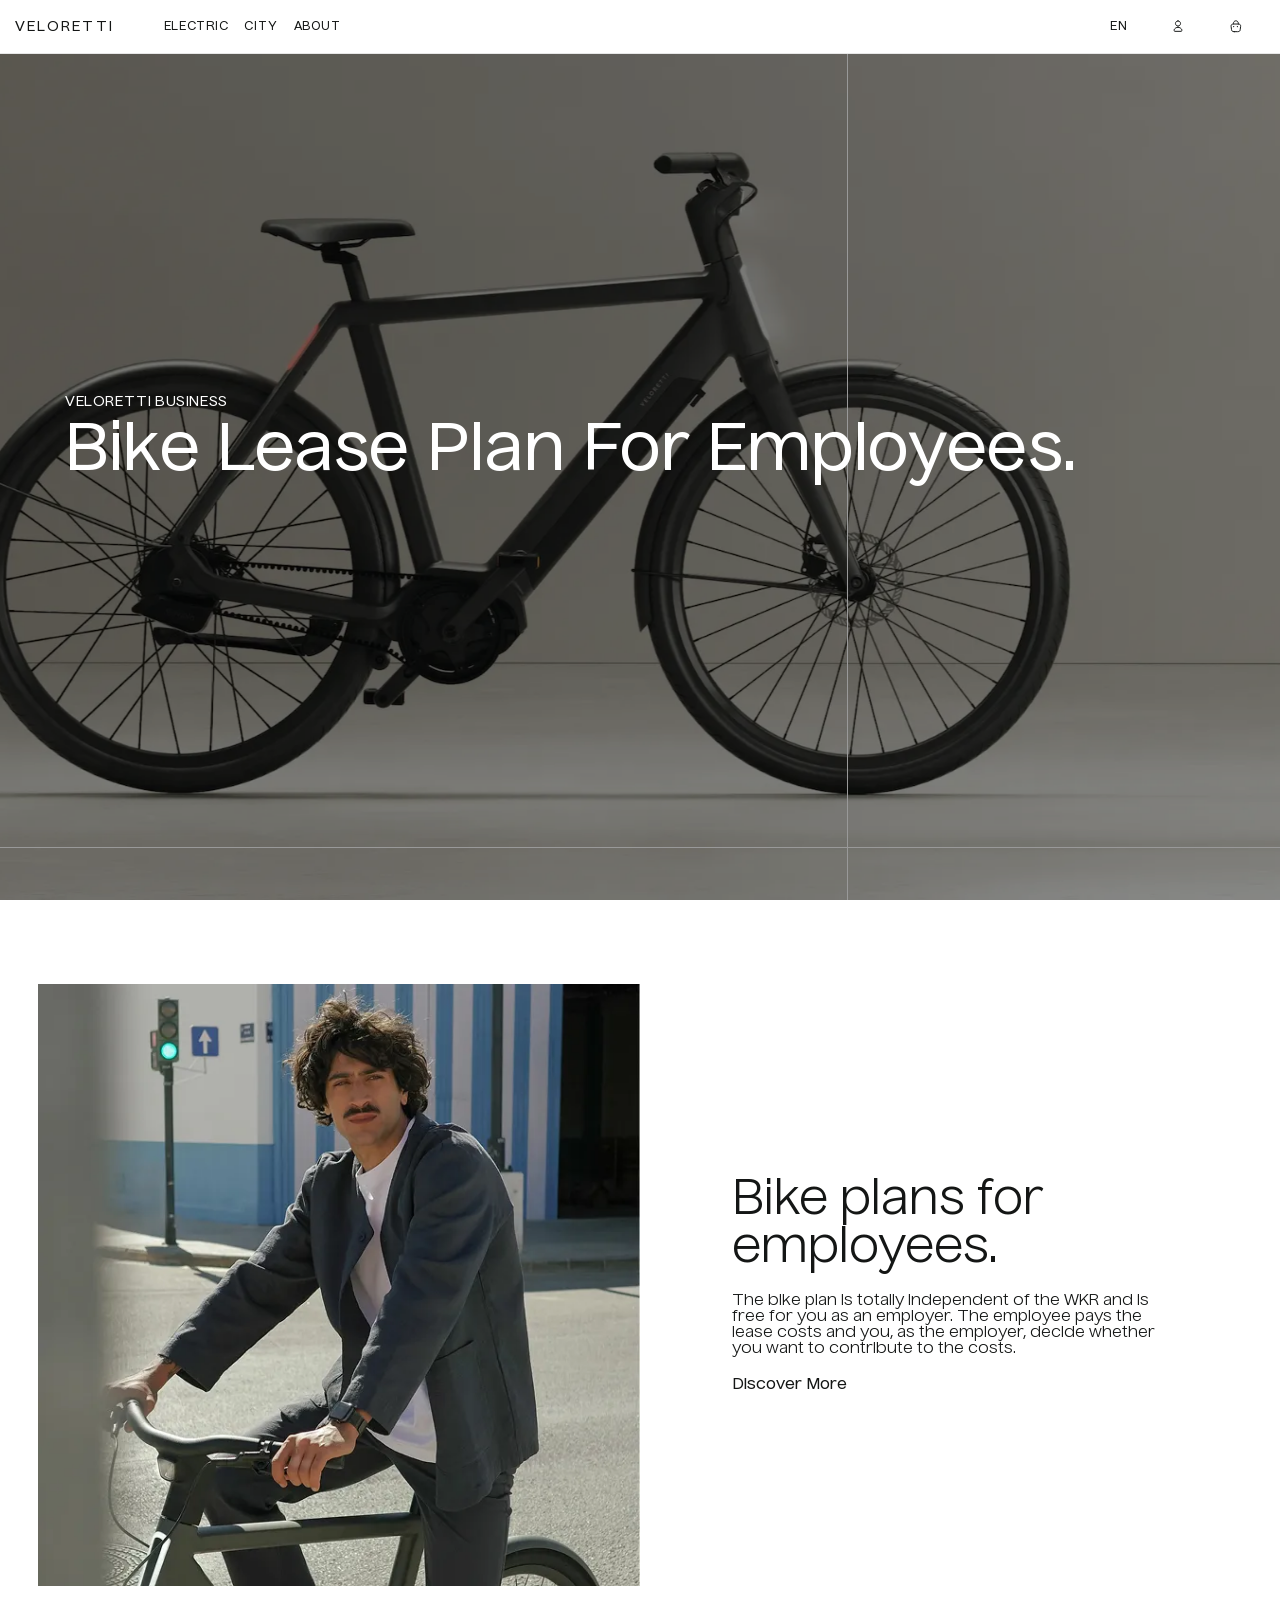
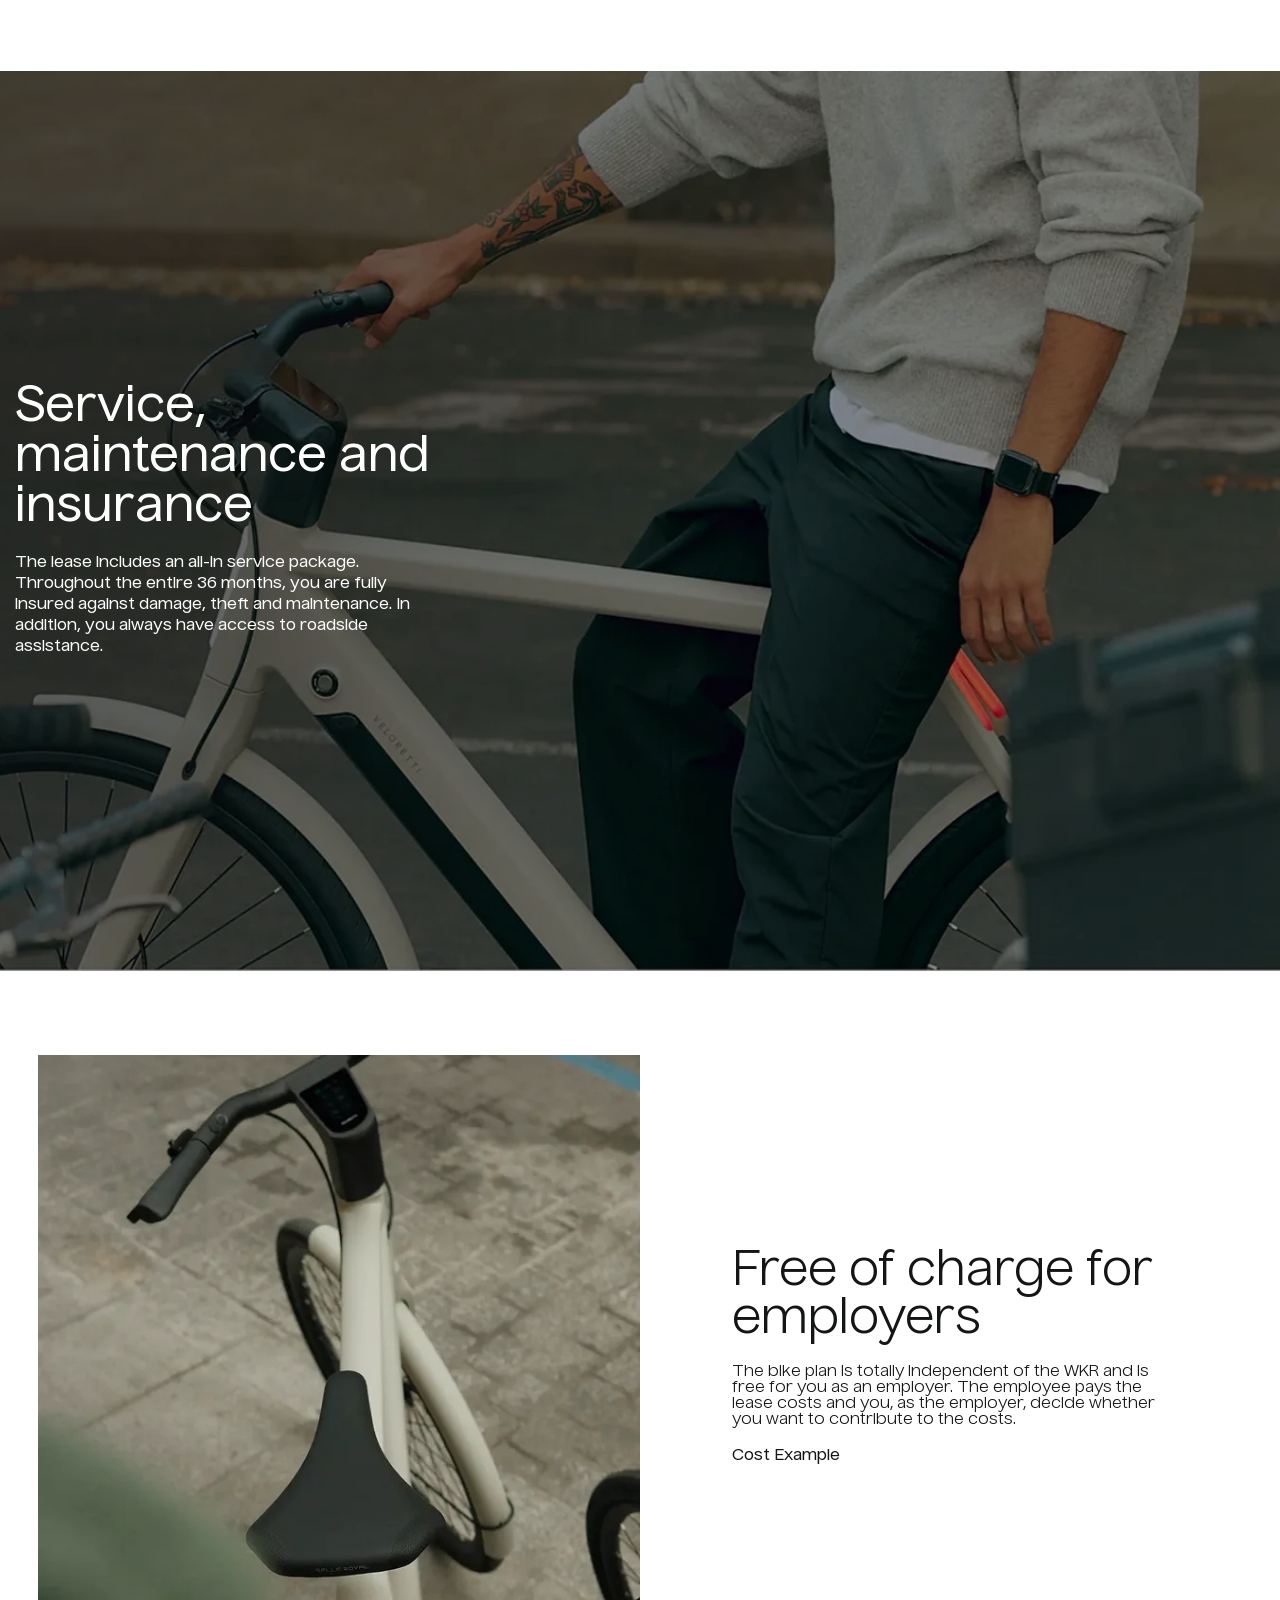
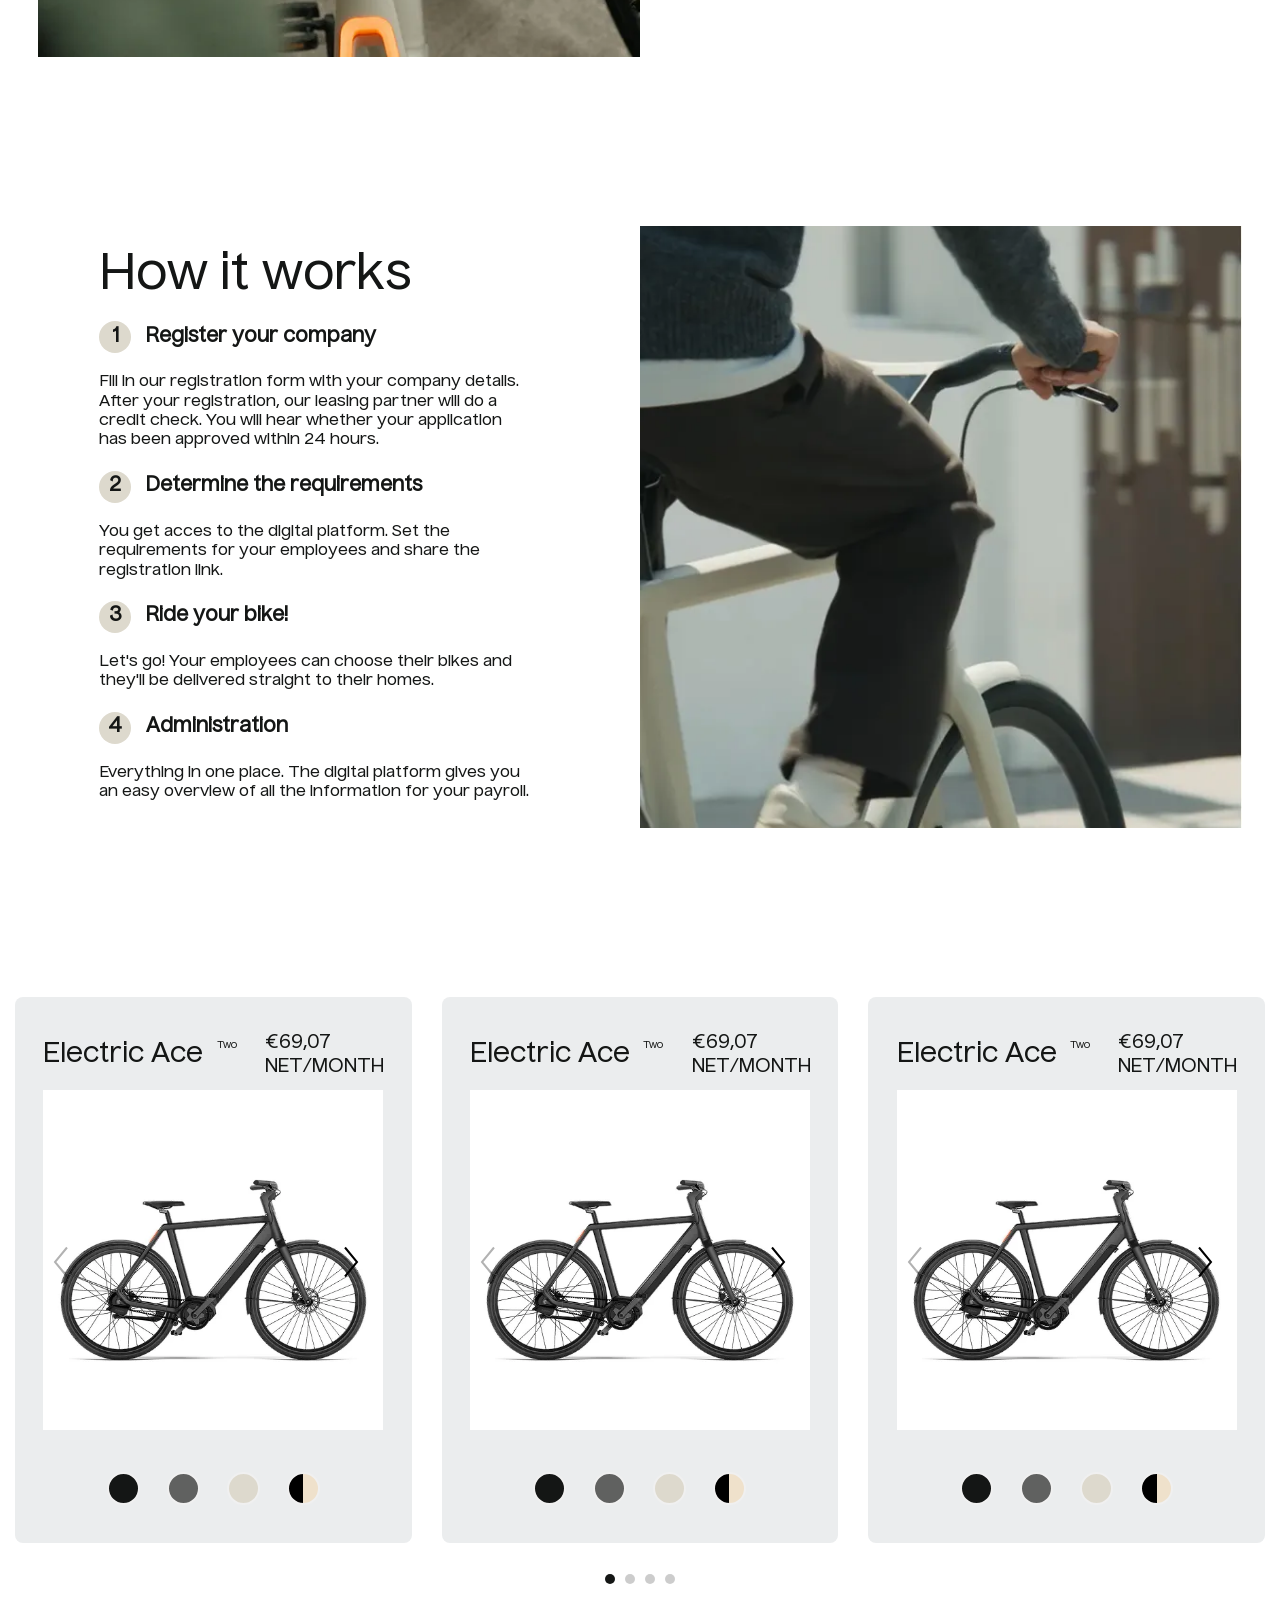
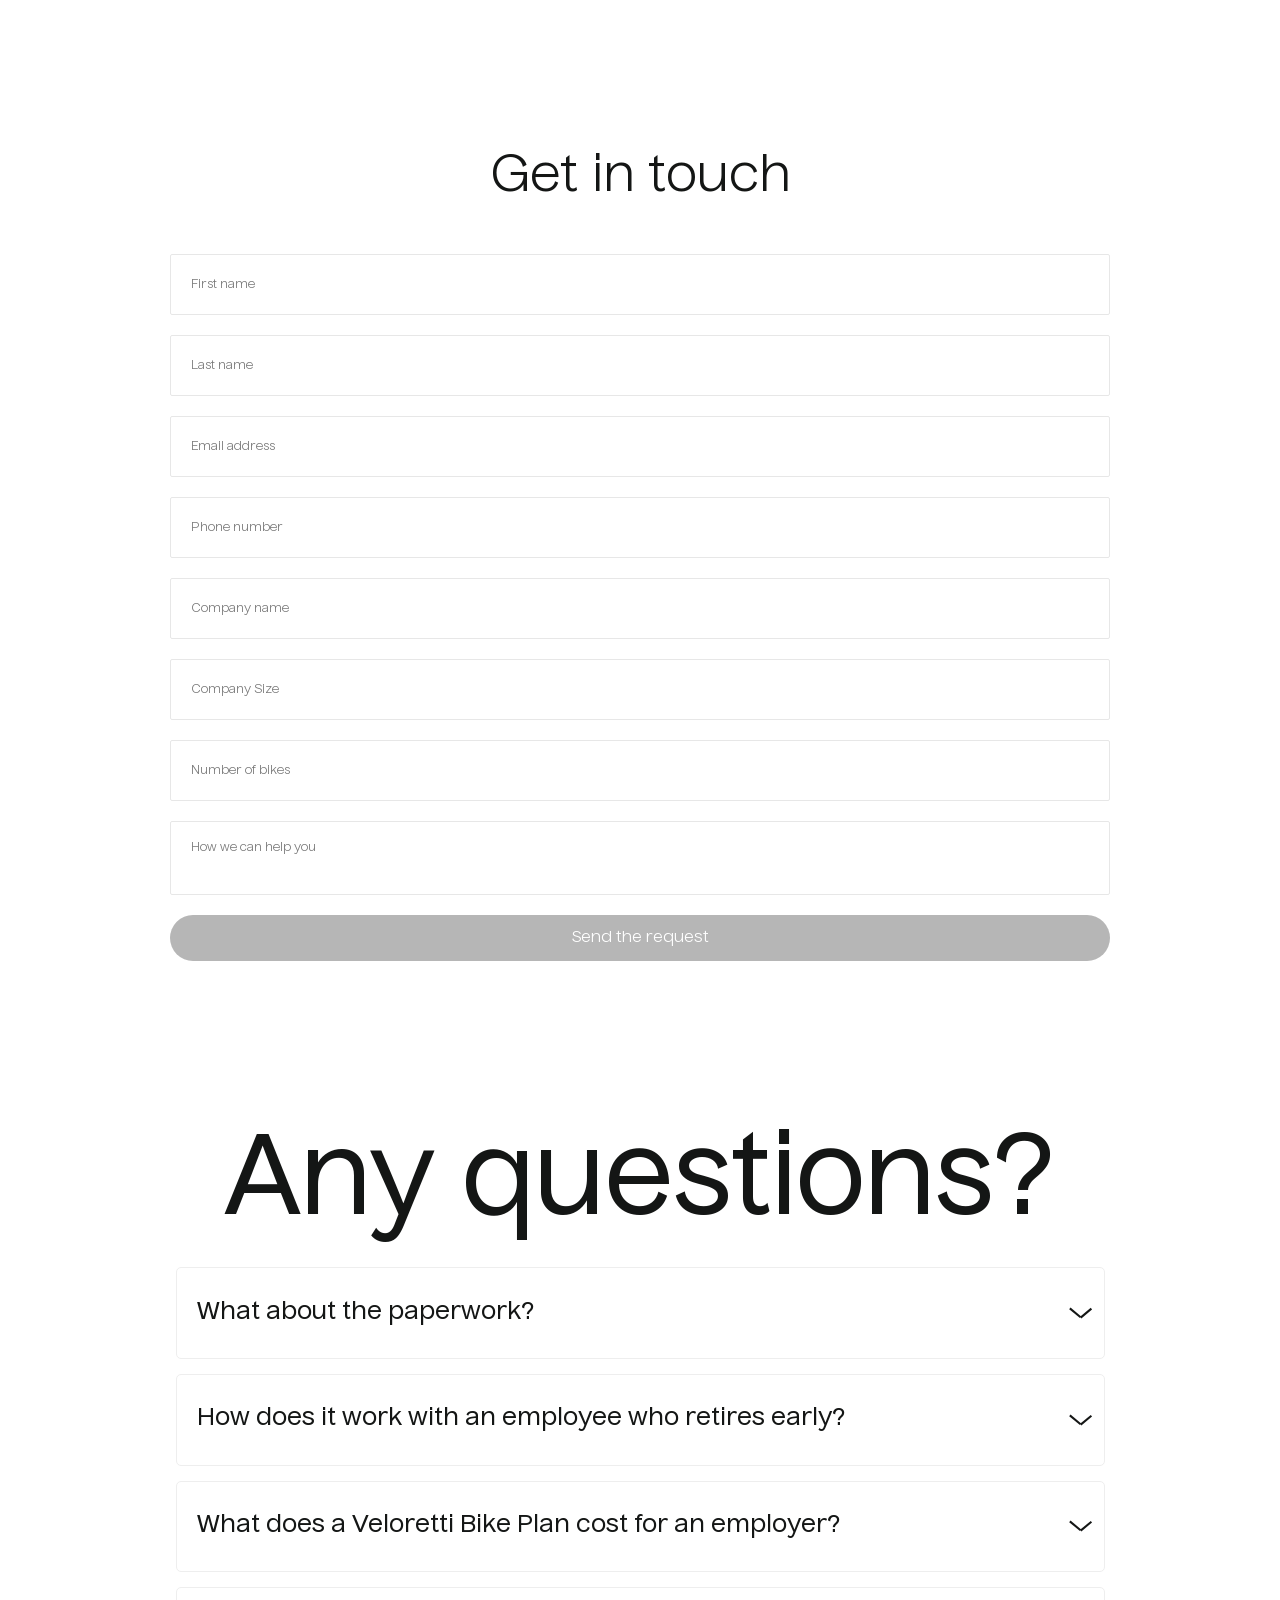
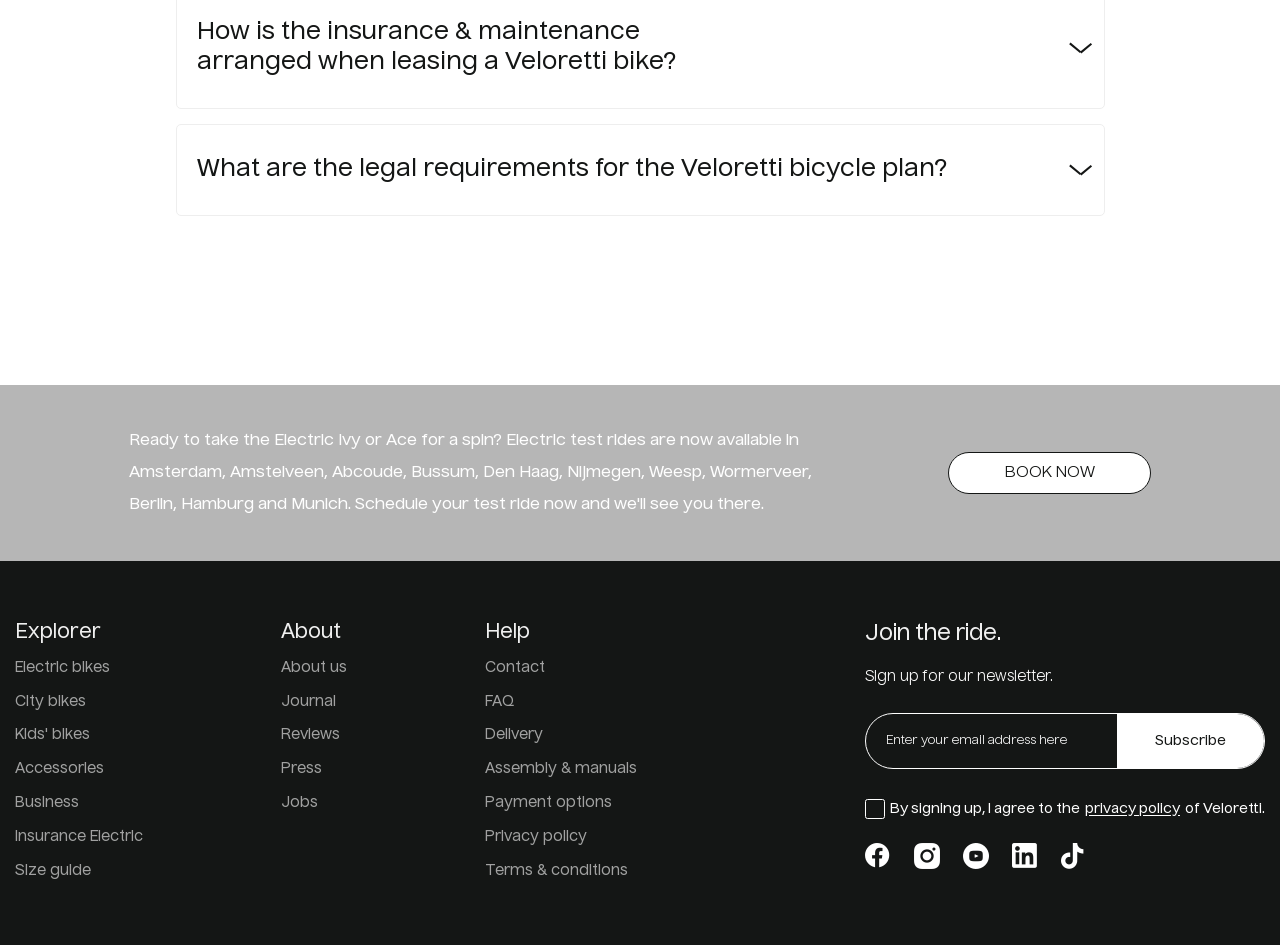
==== commit 586e4adb: "Update Veloretti site build" ====
--- a/index.html
+++ b/index.html
@@ -5,15 +5,29 @@
 		<meta name="viewport" content="width=device-width, initial-scale=1.0">
 		<link rel="preload" href="./assets/fonts/Nuckle-Regular.woff2" as="font" type="font/woff2" crossorigin="anonymous">
 		<link rel="preload" href="./assets/fonts/Nuckle-Medium.woff2" as="font" type="font/woff2" crossorigin="anonymous">
-		<link rel="shortcut icon" href="./assets/img/favicon.ico">
-		<title>Home Page</title>
-		<script type="module" crossorigin="" src="./js/index.min.js?v=1783873690840"></script>
-		<link rel="modulepreload" crossorigin="" href="./js/main.min.js?v=1783873690840">
-		<link rel="modulepreload" crossorigin="" href="./js/pagination.min.js?v=1783873690840">
-		<link rel="stylesheet" crossorigin="" href="./css/main.min.css?v=1783873690840">
-		<link rel="stylesheet" crossorigin="" href="./css/index.min.css?v=1783873690840">
-		<link rel="stylesheet" crossorigin="" href="./css/hero.min.css?v=1783873690840">
-		<link rel="stylesheet" crossorigin="" href="./css/sectionbg.min.css?v=1783873690840">
+		<link rel="shortcut icon" href="assets/img/favicon.ico">
+		<meta name="keywords" content="veloretti, electric bikes, e-bike, amsterdam, bicycle">
+		<meta name="description" content="Veloretti — Amsterdam-designed electric bikes. Discover the iconic Electric Ace Two and Electric Ivy Two, crafted with timeless design and modern technology.">
+		<title>Veloretti — Electric Bikes</title>
+		<meta name="robots" content="index, follow">
+		<meta name="theme-color" content="#141615">
+		<meta property="og:type" content="website">
+		<meta property="og:site_name" content="Veloretti">
+		<meta property="og:locale" content="en_US">
+		<meta property="og:title" content="Veloretti — Electric Bikes">
+		<meta property="og:description" content="Veloretti — Amsterdam-designed electric bikes. Discover the iconic Electric Ace Two and Electric Ivy Two, crafted with timeless design and modern technology.">
+		<meta property="og:image" content="./assets/img/home-page/herobg.jpg">
+		<meta name="twitter:card" content="summary_large_image">
+		<meta name="twitter:title" content="Veloretti — Electric Bikes">
+		<meta name="twitter:description" content="Veloretti — Amsterdam-designed electric bikes. Discover the iconic Electric Ace Two and Electric Ivy Two, crafted with timeless design and modern technology.">
+		<meta name="twitter:image" content="./assets/img/home-page/herobg.jpg">
+		<script type="module" crossorigin="" src="./js/index.min.js?v=1785756077983"></script>
+		<link rel="modulepreload" crossorigin="" href="./js/main.min.js?v=1785756077983">
+		<link rel="modulepreload" crossorigin="" href="./js/pagination.min.js?v=1785756077983">
+		<link rel="stylesheet" crossorigin="" href="./css/main.min.css?v=1785756077983">
+		<link rel="stylesheet" crossorigin="" href="./css/index.min.css?v=1785756077983">
+		<link rel="stylesheet" crossorigin="" href="./css/hero.min.css?v=1785756077983">
+		<link rel="stylesheet" crossorigin="" href="./css/sectionbg.min.css?v=1785756077983">
 	</head>
 	<body>
 		<div class="wrapper">
@@ -33,15 +47,6 @@
 									<a href="cities.html" class="menu__link">City</a>
 								</li>
 								<li class="menu__item">
-									<a href="#" class="menu__link">Kids</a>
-								</li>
-								<li class="menu__item">
-									<a href="#" class="menu__link">Accessories</a>
-								</li>
-								<li class="menu__item">
-									<a href="#" class="menu__link">Stores</a>
-								</li>
-								<li class="menu__item">
 									<a href="about.html" class="menu__link">About</a>
 								</li>
 							</ul>
@@ -54,8 +59,20 @@
 								<option value="ua">UA</option>
 							</select>
 						</div>
-						<button type="button" class="header__icon --icon-icon-user" aria-label="Account"></button>
-						<button type="button" class="header__icon --icon-icon-cart" aria-label="Cart"></button>
+						<button type="button" class="header__icon" aria-label="Account">
+							<svg width="18" height="13.1" viewbox="0 0 22 16" fill="none" xmlns="http://www.w3.org/2000/svg" aria-hidden="true">
+								<path d="M11 1.15C12.7122 1.15 14.1 2.5378 14.1 4.25C14.1 5.9622 12.7122 7.35 11 7.35C9.2878 7.35 7.9 5.9622 7.9 4.25C7.9 2.5378 9.2878 1.15 11 1.15Z" stroke="currentColor" stroke-width="1.2" stroke-linecap="round" stroke-linejoin="round"></path>
+								<path d="M11 8.85C13.1 8.85 14.9 10.15 15.8 12.05C16.1 12.65 15.6 13.85 15 13.85L7 13.85C6.4 13.85 5.9 12.65 6.2 12.05C7.1 10.15 8.9 8.85 11 8.85Z" stroke="currentColor" stroke-width="1.2" stroke-linecap="round" stroke-linejoin="round"></path>
+							</svg>
+						</button>
+						<button type="button" class="header__icon" aria-label="Cart">
+							<svg width="18" height="13.1" viewbox="0 0 22 16" fill="none" xmlns="http://www.w3.org/2000/svg" aria-hidden="true">
+								<path d="M7.83447 4.77447V4.1278C7.83447 2.6278 9.04141 1.15447 10.5418 1.01447C12.3289 0.841136 13.8358 2.2478 13.8358 4.00114V4.92114" stroke="currentColor" stroke-width="1.2" stroke-miterlimit="10" stroke-linecap="round" stroke-linejoin="round"></path>
+								<path d="M8.83474 14.2542H12.8356C15.5162 14.2542 15.9963 13.1809 16.1364 11.8742L16.6365 7.87424C16.8165 6.24756 16.3498 4.9209 13.5025 4.9209H8.16793C5.32061 4.9209 4.85384 6.24756 5.03388 7.87424L5.53399 11.8742C5.67402 13.1809 6.15413 14.2542 8.83474 14.2542Z" stroke="currentColor" stroke-width="1.2" stroke-miterlimit="10" stroke-linecap="round" stroke-linejoin="round"></path>
+								<path d="M12.7476 8.00049H12.7536" stroke="currentColor" stroke-width="1.6" stroke-linecap="round" stroke-linejoin="round"></path>
+								<path d="M8.12402 8.00049H8.13002" stroke="currentColor" stroke-width="1.6" stroke-linecap="round" stroke-linejoin="round"></path>
+							</svg>
+						</button>
 					</div>
 				</div>
 			</header>
@@ -651,7 +668,7 @@
 				</div>
 				<div class="footer__wrapper">
 					<div class="footer__container">
-						<div data-fls-spollers="992" class="footer__lists">
+						<div data-fls-spollers-one="" data-fls-spollers="992" class="footer__lists">
 							<details class="footer__column column-footer">
 								<summary class="column-footer__label">Explorer</summary>
 								<ul class="column-footer__list">
@@ -730,7 +747,7 @@
 							<h3 class="column-footer__subtitle">Sign up for our newsletter.</h3>
 							<form action="#" class="column-footer__form form">
 								<div class="form__inputs">
-									<input type="email" placeholder="Enter your email address here" class="form__input">
+									<input type="email" required placeholder="Enter your email address here" class="form__input">
 									<button type="submit" class="form__button">Subscribe</button>
 								</div>
 								<div class="form__checkbox-wrapper">
--- a/css/main.min.css
+++ b/css/main.min.css
@@ -1 +1 @@
-*{padding:0;margin:0;border:0}*,:after,:before{box-sizing:border-box}:after,:before{display:inline-block}body,html{height:100%}body{line-height:1;scrollbar-gutter:stable;-ms-text-size-adjust:100%;-moz-text-size-adjust:100%;-webkit-text-size-adjust:100%;-webkit-font-smoothing:antialiased;-moz-osx-font-smoothing:grayscale}button,input,textarea{font-family:inherit;font-size:inherit;line-height:inherit;color:inherit;background-color:transparent}input,textarea{width:100%}label{display:inline-block}button,option,select{cursor:pointer}a{display:inline-block;color:inherit;text-decoration:none}li{list-style:none}img{display:block;max-width:100%;height:auto}h1,h2,h3,h4,h5,h6{font-weight:inherit;font-size:inherit}address{font-style:normal}@font-face{font-family:Nuckle;font-display:swap;src:url(../assets/fonts/Nuckle-Regular.woff2) format("woff2");font-weight:400;font-style:normal}@font-face{font-family:Nuckle;font-display:swap;src:url(../assets/fonts/Nuckle-Medium.woff2) format("woff2");font-weight:500;font-style:normal}@font-face{font-family:iconfont;font-display:swap;src:url(../assets/fonts/iconfont.woff2?e458c62c4695ddb1419278becba3768a) format("woff2")}[class*="--icon-"]:before{font-family:iconfont}[class*="--icon-arrow"]:before{content:"\f101"}[class*="--icon-fb"]:before{content:"\f102"}[class*="--icon-icon-cart"]:before{content:"\f103"}[class*="--icon-icon-user"]:before{content:"\f104"}[class*="--icon-inn"]:before{content:"\f105"}[class*="--icon-inst"]:before{content:"\f106"}[class*="--icon-tik-tok"]:before{content:"\f107"}[class*="--icon-ytb"]:before{content:"\f108"}:root{--font-family:"Nuckle";--font-size:1rem;--main-color:#141615;--bg-gray-color:#b6b6b6;--gray-color:hsla(0,0%,100%,.6);--radio-gray-color:#606160;--muted-color:#c4c4c4;--white-color:#fff;--white-title-color:#f0f0f0;--beige-color:#ddd9cd;--border-color:rgba(20,22,21,.1);--slider-bg-color:#ebedee;--split-color:linear-gradient(90deg,#000 50%,#efe1cb 0)}body{background-color:var(--white-color);color:var(--main-color);font-family:var(--font-family);font-size:var(--font-size);min-width:20rem}[data-fls-scrolllock] body{overflow:hidden;touch-action:none;overscroll-behavior:none}.wrapper{min-height:100%;display:flex;flex-direction:column;overflow:clip}.wrapper>main{flex:1 1 auto}.wrapper>*{min-width:0}[class*=__container]{max-width:89.375rem;margin:0 auto;padding-left:.9375rem;padding-right:.9375rem}.sr-only{position:absolute;width:.0625rem;height:.0625rem;padding:0;margin:-.0625rem;overflow:hidden;clip:rect(0,0,0,0);white-space:nowrap;border:0}[data-fls-spollers] summary{list-style:none}[data-fls-spollers] summary::-webkit-details-marker,[data-fls-spollers] summary::marker{display:none}.spollers{display:grid;gap:.9375rem}.spollers__item{font-size:1.25rem}.spollers__title{width:100%;cursor:default;text-align:left;border:.0625rem solid #eee;padding-block:clamp(.625rem,.2176rem + 2.037vw,2rem);border-radius:.3125rem;position:relative;list-style:none}.spollers__title::-webkit-details-marker,.spollers__title::marker{display:none}.--spoller-init .spollers__title{cursor:pointer;padding-inline-start:1.25rem;padding-inline-end:3.125rem}.--spoller-init .spollers__title:after,.--spoller-init .spollers__title:before{content:"";position:absolute;right:.625rem;top:50%;background-color:var(--main-color);height:.125rem;width:clamp(.625rem,.5324rem + .463vw,.9375rem);transition:transform .5s ease 0s}.--spoller-init .spollers__title:before{transform:translate(-75%,-50%) rotate(40deg)}.--spoller-init .spollers__title:after{transform:translateY(-50%) rotate(-40deg)}.--spoller-init .spollers__title.--spoller-active:before{transform:translateX(-75%) rotate(-40deg)}.--spoller-init .spollers__title.--spoller-active:after{transform:rotate(40deg)}.spollers__body{padding:1.25rem;border-radius:.3125rem;border:.0625rem solid #eee}[data-fls-slider]{overflow:hidden}.swiper-wrapper{width:100%;height:100%;box-sizing:content-box;display:flex;position:relative}.swiper-initialized{touch-action:pan-y}.swiper-vertical .swiper-wrapper{flex-direction:column}.swiper-autoheight .swiper-wrapper{align-items:flex-start}.swiper-initialized .swiper-slide{flex-shrink:0}.swiper-android .swiper-slide,.swiper-android .swiper-wrapper{transform:translateZ(0)}.menu__list{display:flex;align-items:center;gap:0}.menu__link{display:inline-flex;align-items:center;padding:.96875rem .49375rem;font-size:.75rem;font-weight:591;letter-spacing:.0375rem;text-transform:uppercase;text-decoration:none;color:var(--main-color);white-space:nowrap;transition:opacity .2s}.icon-menu{display:none}.header{position:fixed;top:0;z-index:100;width:100%;background-color:var(--white-color);border-bottom:.0625rem solid var(--border-color);animation:headerSlideDown .6s cubic-bezier(.25,.46,.45,.94) both}.header__container{display:flex;align-items:center;min-height:3.125rem}.header__logo{position:relative;z-index:5;font-size:.875rem;font-weight:591;letter-spacing:.125rem;text-transform:uppercase;text-decoration:none;color:var(--main-color);flex-shrink:0;margin-right:2.625rem}.header__actions{display:flex;align-items:center;margin-left:auto}.header__lang-select{padding:1.25rem;font-family:var(--font-family);font-size:.75rem;font-weight:591;letter-spacing:.0375rem;text-transform:uppercase;color:var(--main-color);background:none;border:none;cursor:pointer;outline:none;appearance:none;-webkit-appearance:none;-moz-appearance:none}.header__lang-select option{color:var(--main-color);background:var(--white-color)}.header__icon{display:inline-flex;align-items:center;justify-content:center;padding:1.25rem;background:none;border:none;cursor:pointer;color:var(--main-color);font-size:1.125rem;transition:opacity .2s}@keyframes headerSlideDown{0%{opacity:0;transform:translateY(-100%)}to{opacity:1;transform:translateY(0)}}.footer{padding-top:clamp(2.5rem,1.5741rem + 4.6296vw,5.625rem)}.footer__banner{display:flex;justify-content:center;align-items:center;gap:clamp(2.5rem,-6.6213rem + 19.0275vw,8.125rem);padding-block:clamp(1.25rem,.8152rem + 2.1739vw,2.5rem);padding-inline:.9375rem;background-color:var(--bg-gray-color)}.footer__wrapper{background-color:var(--main-color)}.footer__container{padding-block:clamp(2.5rem,2.037rem + 2.3148vw,4.0625rem)}.footer__container,.footer__lists{display:flex;flex-direction:column}.footer__lists{padding-block:1.875rem;gap:.9375rem}.footer__lists summary{list-style:none}.footer__lists summary::-webkit-details-marker,.footer__lists summary::marker{display:none}.--spoller-init .footer__lists{display:block}.--spoller-init .footer__column{border-bottom:.0625rem solid hsla(0,0%,100%,.15)}.--spoller-init .footer__column:not(:last-child){margin-bottom:clamp(.9375rem,.58rem + .8929vw,1.5625rem);padding-bottom:clamp(.9375rem,.58rem + .8929vw,1.5625rem)}.banner-footer__text{max-width:43.0625rem;color:var(--white-color);font-size:1rem;font-weight:591;line-height:2}.column-footer{padding-top:1.875rem}.column-footer__label{margin-bottom:.9375rem;font-size:1.25rem;font-weight:500;color:var(--white-title-color)}.column-footer__label--label-form{margin-bottom:1.5625rem;font-size:1.375rem}.--spoller-init .column-footer__label{cursor:pointer;position:relative;padding-inline-end:3.125rem}.--spoller-init .column-footer__label:after,.--spoller-init .column-footer__label:before{content:"";position:absolute;right:.625rem;top:50%;background-color:var(--white-title-color);height:.125rem;width:clamp(.625rem,.5324rem + .463vw,.9375rem);transition:transform .5s ease 0s}.--spoller-init .column-footer__label:before{transform:translate(-75%,-50%) rotate(40deg)}.--spoller-init .column-footer__label:after{transform:translateY(-50%) rotate(-40deg)}.--spoller-init .column-footer__label.--spoller-active:before{transform:translateX(-75%) rotate(-40deg)}.--spoller-init .column-footer__label.--spoller-active:after{transform:rotate(40deg)}.column-footer__item{padding-block:1.25rem}.column-footer__link{color:var(--gray-color);font-size:clamp(.875rem,1.1964rem - .3571vw,1.125rem);font-weight:500;line-height:1.5}.column-footer__subtitle{font-size:clamp(.875rem,1.1425rem - .2972vw,1rem);margin-bottom:clamp(.9375rem,.6597rem + 1.3889vw,1.875rem);color:var(--white-color)}.form__inputs{display:flex;border:.0625rem solid var(--white-color);border-radius:clamp(.625rem,-4.3611rem + 10.4012vw,5rem);overflow:hidden;margin-bottom:1.875rem}.form__input{flex:1 1 auto;padding-block:1.25rem;padding-right:clamp(1.25rem,.6522rem + 2.9891vw,3.75rem) 0;padding-left:1.25rem;color:var(--white-color);font-size:.75rem}.form__input::placeholder{color:var(--white-color);opacity:1}.form__checkbox,.form__checkbox-wrapper{display:flex;justify-content:center}.form__checkbox{flex-wrap:wrap;margin-bottom:1.25rem}.form__checkbox .checkbox__text{color:var(--white-color);font-size:clamp(.75rem,.6905rem + .2976vw,.875rem);font-weight:500;line-height:1.5;overflow-wrap:break-word;word-break:break-word}.form__checkbox .checkbox__text:before{border-color:var(--white-color);border-radius:.15625rem}.form__checkbox .checkbox__text:after{background-color:var(--white-color);border-radius:.0625rem}.form__checkbox .checkbox__link{text-decoration:underline;text-underline-offset:.125rem}.form__button{flex-shrink:0;padding-inline:clamp(1.25rem,.8696rem + 1.9022vw,2.5rem);min-height:3.125rem;color:var(--main-color);font-size:.875rem;font-weight:500;background-color:var(--white-color)}.social{display:flex;justify-content:center;gap:1.4375rem}.social__link{font-size:1.625rem;color:var(--white-color);transition:color .5s,scale .5s}.checkbox{display:inline-block;position:relative;flex-wrap:wrap}.checkbox:not(:last-child){margin-bottom:.3125rem}.checkbox__input{position:absolute;width:0;height:0;opacity:0}.checkbox__input:focus-visible+.checkbox__text{outline:.0625rem solid #000}.checkbox__input:checked+.checkbox__text:after{transform:scale(1)}.checkbox__text{cursor:pointer;position:relative;gap:.3125rem;display:inline-flex;justify-content:center;align-items:center;flex-wrap:wrap}.checkbox__text:before{content:"";border-radius:.1875rem;align-self:flex-start;flex:0 0 1.25rem;width:1.25rem;height:1.25rem;border:.0625rem solid #a7a9ac}.checkbox__text:after{content:"";transition:all .3s ease 0s;transform:scale(0);width:.625rem;height:.625rem;border-radius:.1875rem;background-color:#7a956b;position:absolute;left:.3125rem;top:.3125rem}.button{padding:.875rem 3.75rem;padding-block:.75rem;padding-inline:clamp(1.25rem,.5093rem + 3.7037vw,3.75rem);color:var(--main-color);background-color:var(--white-color);border:.0625rem solid var(--main-color);border-radius:3.75rem;transition:background-color .5s,color .5s}.button--fw{width:100%}@media (width <= 48em){.footer__banner{flex-direction:column}.column-footer__label,.column-footer__subtitle{text-align:center}.form__inputs{flex-direction:column}}@media (max-width:48em) and (any-hover:none){.icon-menu{cursor:default}}@media (max-width:48em){.menu__body{height:100svh;overflow:auto;padding:3.125rem .9375rem 1.875rem}.menu__body,.menu__body:before{position:fixed;width:100%;left:-100%;top:0;transition:left .3s}.menu__body:before{content:"";height:4.375rem;z-index:2}[data-fls-menu-open] .menu__body,[data-fls-menu-open] .menu__body:before{left:0}.menu__list{flex-direction:column}.menu__link{padding:.9375rem;font-size:1rem}.icon-menu{display:block;position:relative;width:1.875rem;height:1.125rem;z-index:5}.icon-menu span,.icon-menu:after,.icon-menu:before{content:"";transition:all .3s ease 0s;right:0;position:absolute;width:100%;height:.125rem;background-color:var(--main-color)}.icon-menu:before{top:0}.icon-menu:after{bottom:0}.icon-menu span{top:calc(50% - .0625rem)}[data-fls-menu-open] .icon-menu span{width:0}[data-fls-menu-open] .icon-menu:before{top:calc(50% - .0625rem);transform:rotate(-45deg)}[data-fls-menu-open] .icon-menu:after{bottom:calc(50% - .0625rem);transform:rotate(45deg)}.header__container{justify-content:space-between}.header__actions{display:none}.header .menu__icon{position:relative;z-index:5}.header .menu__body{background-color:var(--white-color)}.header .menu__list{flex-direction:column;align-items:center;padding-top:1.875rem}}@media (width <= 30em){.button{width:100%;text-align:center}}@media (width >= 30em){.footer__container{justify-content:space-evenly;gap:1.875rem}.column-footer__item:not(:last-child){margin-bottom:.75rem}}@media (width >= 62em){.footer__container{flex-direction:row;justify-content:space-between;gap:2.5rem}.footer__lists{flex-direction:row;gap:clamp(2.5rem,.463rem + 10.1852vw,9.375rem);padding-block:0}.column-footer{padding-top:0}.column-footer__item{padding-block:0}.social{justify-content:start}}@media (any-hover:hover){.header__icon:hover,.menu__link:hover{opacity:.6}.form__checkbox .checkbox__link:hover{text-decoration:none}.button:hover{background-color:var(--muted-color);color:var(--white-title-color)}}@media (any-hover:hover),(pointer:fine){html:not([data-fls-touch]) .social__link:hover{color:var(--bggray-color)}}@media (prefers-reduced-motion:reduce){.header{animation:none;opacity:1;transform:none}}+*{padding:0;margin:0;border:0}*,:after,:before{box-sizing:border-box}:after,:before{display:inline-block}body,html{height:100%}body{line-height:1;scrollbar-gutter:stable;-ms-text-size-adjust:100%;-moz-text-size-adjust:100%;-webkit-text-size-adjust:100%;-webkit-font-smoothing:antialiased;-moz-osx-font-smoothing:grayscale}button,input,textarea{font-family:inherit;font-size:inherit;line-height:inherit;color:inherit;background-color:transparent}input,textarea{width:100%}label{display:inline-block}button,option,select{cursor:pointer}a{display:inline-block;color:inherit;text-decoration:none}li{list-style:none}img{display:block;max-width:100%;height:auto}h1,h2,h3,h4,h5,h6{font-weight:inherit;font-size:inherit}address{font-style:normal}@font-face{font-family:Nuckle;font-display:swap;src:url(../assets/fonts/Nuckle-Regular.woff2) format("woff2");font-weight:400;font-style:normal}@font-face{font-family:Nuckle;font-display:swap;src:url(../assets/fonts/Nuckle-Medium.woff2) format("woff2");font-weight:500;font-style:normal}@font-face{font-family:iconfont;font-display:swap;src:url(../assets/fonts/iconfont.woff2?e458c62c4695ddb1419278becba3768a) format("woff2")}[class*="--icon-"]:before{font-family:iconfont}[class*="--icon-arrow"]:before{content:"\f101"}[class*="--icon-fb"]:before{content:"\f102"}[class*="--icon-icon-cart"]:before{content:"\f103"}[class*="--icon-icon-user"]:before{content:"\f104"}[class*="--icon-inn"]:before{content:"\f105"}[class*="--icon-inst"]:before{content:"\f106"}[class*="--icon-tik-tok"]:before{content:"\f107"}[class*="--icon-ytb"]:before{content:"\f108"}:root{--font-family:"Nuckle";--font-size:1rem;--main-color:#141615;--bg-gray-color:#b6b6b6;--gray-color:hsla(0,0%,100%,.6);--radio-gray-color:#606160;--muted-color:#c4c4c4;--white-color:#fff;--white-title-color:#f0f0f0;--beige-color:#ddd9cd;--border-color:rgba(20,22,21,.1);--slider-bg-color:#ebedee;--split-color:linear-gradient(90deg,#000 50%,#efe1cb 0)}body{background-color:var(--white-color);color:var(--main-color);font-family:var(--font-family);font-size:var(--font-size);min-width:20rem}[data-fls-scrolllock] body{overflow:hidden;touch-action:none;overscroll-behavior:none}.wrapper{min-height:100%;display:flex;flex-direction:column;overflow:clip}.wrapper>main{flex:1 1 auto}.wrapper>*{min-width:0}[class*=__container]{max-width:89.375rem;margin:0 auto;padding-left:.9375rem;padding-right:.9375rem}.sr-only{position:absolute;width:.0625rem;height:.0625rem;padding:0;margin:-.0625rem;overflow:hidden;clip:rect(0,0,0,0);white-space:nowrap;border:0}[data-fls-spollers] summary{list-style:none}[data-fls-spollers] summary::-webkit-details-marker,[data-fls-spollers] summary::marker{display:none}.spollers{display:grid;gap:.9375rem}.spollers__item{font-size:1.25rem}.spollers__title{width:100%;cursor:default;text-align:left;border:.0625rem solid #eee;padding-block:clamp(.625rem,.2176rem + 2.037vw,2rem);border-radius:.3125rem;position:relative;list-style:none}.spollers__title::-webkit-details-marker,.spollers__title::marker{display:none}.--spoller-init .spollers__title{cursor:pointer;padding-inline-start:1.25rem;padding-inline-end:3.125rem}.--spoller-init .spollers__title:after,.--spoller-init .spollers__title:before{content:"";position:absolute;right:.625rem;top:50%;background-color:var(--main-color);height:.125rem;width:clamp(.625rem,.5324rem + .463vw,.9375rem);transition:transform .5s ease 0s}.--spoller-init .spollers__title:before{transform:translate(-75%,-50%) rotate(40deg)}.--spoller-init .spollers__title:after{transform:translateY(-50%) rotate(-40deg)}.--spoller-init .spollers__title.--spoller-active:before{transform:translateX(-75%) rotate(-40deg)}.--spoller-init .spollers__title.--spoller-active:after{transform:rotate(40deg)}.spollers__body{padding:1.25rem;border-radius:.3125rem;border:.0625rem solid #eee}[data-fls-slider]{overflow:hidden}.swiper-wrapper{width:100%;height:100%;box-sizing:content-box;display:flex;position:relative}.swiper-initialized{touch-action:pan-y}.swiper-vertical .swiper-wrapper{flex-direction:column}.swiper-autoheight .swiper-wrapper{align-items:flex-start}.swiper-initialized .swiper-slide{flex-shrink:0}.swiper-android .swiper-slide,.swiper-android .swiper-wrapper{transform:translateZ(0)}.menu__list{display:flex;align-items:center;gap:0}.menu__link{display:inline-flex;align-items:center;padding:.96875rem .49375rem;font-size:.75rem;font-weight:591;letter-spacing:.0375rem;text-transform:uppercase;text-decoration:none;color:var(--main-color);white-space:nowrap;transition:opacity .2s}.icon-menu{display:none}.header{position:fixed;top:0;z-index:100;width:100%;background-color:var(--white-color);border-bottom:.0625rem solid var(--border-color);animation:headerSlideDown .6s cubic-bezier(.25,.46,.45,.94) both}.header__container{display:flex;align-items:center;min-height:3.125rem}.header__logo{position:relative;z-index:5;font-size:.875rem;font-weight:591;letter-spacing:.125rem;text-transform:uppercase;text-decoration:none;color:var(--main-color);flex-shrink:0;margin-right:2.625rem}.header__actions{display:flex;align-items:center;margin-left:auto}.header__lang-select{padding-block:1.25rem;padding-inline:clamp(.3125rem,-.3345rem + 2.1127vw,1.25rem);font-family:var(--font-family);font-size:.75rem;font-weight:500;letter-spacing:.0375rem;text-transform:uppercase;color:var(--main-color);background:none;border:none;cursor:pointer;outline:none;appearance:none;-webkit-appearance:none;-moz-appearance:none}.header__lang-select option{color:var(--main-color);background:var(--white-color)}.header__icon{display:inline-flex;align-items:center;justify-content:center;padding-block:1.25rem;padding-inline:clamp(.3125rem,-.3345rem + 2.1127vw,1.25rem);background:none;border:none;cursor:pointer;color:var(--main-color);font-size:1.125rem;transition:opacity .2s}@keyframes headerSlideDown{0%{opacity:0;transform:translateY(-100%)}to{opacity:1;transform:translateY(0)}}.footer{padding-top:clamp(2.5rem,1.5741rem + 4.6296vw,5.625rem)}.footer__banner{display:flex;justify-content:center;align-items:center;gap:clamp(2.5rem,-6.6213rem + 19.0275vw,8.125rem);padding-block:clamp(1.25rem,.8152rem + 2.1739vw,2.5rem);padding-inline:.9375rem;background-color:var(--bg-gray-color)}.footer__wrapper{background-color:var(--main-color)}.footer__container{padding-block:clamp(2.5rem,2.037rem + 2.3148vw,4.0625rem)}.footer__container,.footer__lists{display:flex;flex-direction:column}.footer__lists{padding-block:1.875rem;gap:.9375rem}.footer__lists summary{list-style:none}.footer__lists summary::-webkit-details-marker,.footer__lists summary::marker{display:none}.--spoller-init .footer__lists{display:block}.--spoller-init .footer__column{border-bottom:.0625rem solid hsla(0,0%,100%,.15)}.--spoller-init .footer__column:not(:last-child){margin-bottom:clamp(.9375rem,.58rem + .8929vw,1.5625rem);padding-bottom:clamp(.9375rem,.58rem + .8929vw,1.5625rem)}.banner-footer__text{max-width:43.0625rem;color:var(--white-color);font-size:1rem;font-weight:591;line-height:2}.column-footer{padding-top:1.875rem}.column-footer__label{margin-bottom:.9375rem;font-size:1.25rem;font-weight:500;color:var(--white-title-color)}.column-footer__label--label-form{margin-bottom:1.5625rem;font-size:1.375rem}.--spoller-init .column-footer__label{cursor:pointer;position:relative;padding-inline-end:3.125rem}.--spoller-init .column-footer__label:after,.--spoller-init .column-footer__label:before{content:"";position:absolute;right:.625rem;top:50%;background-color:var(--white-title-color);height:.125rem;width:clamp(.625rem,.5324rem + .463vw,.9375rem);transition:transform .5s ease 0s}.--spoller-init .column-footer__label:before{transform:translate(-75%,-50%) rotate(40deg)}.--spoller-init .column-footer__label:after{transform:translateY(-50%) rotate(-40deg)}.--spoller-init .column-footer__label.--spoller-active:before{transform:translateX(-75%) rotate(-40deg)}.--spoller-init .column-footer__label.--spoller-active:after{transform:rotate(40deg)}.column-footer__item{padding-block:1.25rem}.column-footer__link{color:var(--gray-color);font-size:clamp(.875rem,1.1964rem - .3571vw,1.125rem);font-weight:500;line-height:1.5;transition:color .5s}.column-footer__subtitle{font-size:clamp(.875rem,1.1425rem - .2972vw,1rem);margin-bottom:clamp(.9375rem,.6597rem + 1.3889vw,1.875rem);color:var(--white-color)}.form__inputs{display:flex;border:.0625rem solid var(--white-color);border-radius:clamp(.625rem,-4.3611rem + 10.4012vw,5rem);overflow:hidden;margin-bottom:1.875rem}.form__input{flex:1 1 auto;padding-block:1.25rem;padding-right:clamp(1.25rem,.6522rem + 2.9891vw,3.75rem) 0;padding-left:1.25rem;color:var(--white-color);font-size:.75rem}.form__input::placeholder{color:var(--white-color);opacity:1}.form__checkbox,.form__checkbox-wrapper{display:flex;justify-content:center}.form__checkbox{flex-wrap:wrap;margin-bottom:1.25rem}.form__checkbox .checkbox__text{color:var(--white-color);font-size:clamp(.75rem,.6905rem + .2976vw,.875rem);font-weight:500;line-height:1.5;overflow-wrap:break-word;word-break:break-word}.form__checkbox .checkbox__text:before{border-color:var(--white-color);border-radius:.15625rem}.form__checkbox .checkbox__text:after{background-color:var(--white-color);border-radius:.0625rem}.form__checkbox .checkbox__link{text-decoration:underline;text-underline-offset:.125rem}.form__button{flex-shrink:0;padding-inline:clamp(1.25rem,.8696rem + 1.9022vw,2.5rem);min-height:3.125rem;color:var(--main-color);font-size:.875rem;font-weight:500;background-color:var(--white-color);transition:background-color .5s,color .5s}.social{display:flex;justify-content:center;gap:1.4375rem}.social__link{font-size:1.625rem;color:var(--white-color);transition:color .5s,scale .5s}.checkbox{display:inline-block;position:relative;flex-wrap:wrap}.checkbox:not(:last-child){margin-bottom:.3125rem}.checkbox__input{position:absolute;width:0;height:0;opacity:0}.checkbox__input:focus-visible+.checkbox__text{outline:.0625rem solid #000}.checkbox__input:checked+.checkbox__text:after{transform:scale(1)}.checkbox__text{cursor:pointer;position:relative;gap:.3125rem;display:inline-flex;justify-content:center;align-items:center;flex-wrap:wrap}.checkbox__text:before{content:"";border-radius:.1875rem;align-self:flex-start;flex:0 0 1.25rem;width:1.25rem;height:1.25rem;border:.0625rem solid #a7a9ac}.checkbox__text:after{content:"";transition:all .3s ease 0s;transform:scale(0);width:.625rem;height:.625rem;border-radius:.1875rem;background-color:#7a956b;position:absolute;left:.3125rem;top:.3125rem}.button{padding:.875rem 3.75rem;padding-block:.75rem;padding-inline:clamp(1.25rem,.5093rem + 3.7037vw,3.75rem);color:var(--main-color);background-color:var(--white-color);border:.0625rem solid var(--main-color);border-radius:3.75rem;transition:background-color .5s,color .5s}.button--fw{width:100%}@media (width <= 48em){.footer__banner{flex-direction:column}.column-footer__label,.column-footer__subtitle{text-align:center}.form__inputs{flex-direction:column}}@media (max-width:48em) and (any-hover:none){.icon-menu{cursor:default}}@media (max-width:48em){.menu__body{height:100svh;overflow:auto;padding:3.125rem .9375rem 1.875rem}.menu__body,.menu__body:before{position:fixed;width:100%;left:-100%;top:0;transition:left .3s}.menu__body:before{content:"";height:4.375rem;z-index:2}[data-fls-menu-open] .menu__body,[data-fls-menu-open] .menu__body:before{left:0}.menu__list{flex-direction:column}.menu__link{padding:.9375rem;font-size:1rem}.icon-menu{display:block;position:relative;width:1.875rem;height:1.125rem;z-index:5}.icon-menu span,.icon-menu:after,.icon-menu:before{content:"";transition:all .3s ease 0s;right:0;position:absolute;width:100%;height:.125rem;background-color:var(--main-color)}.icon-menu:before{top:0}.icon-menu:after{bottom:0}.icon-menu span{top:calc(50% - .0625rem)}[data-fls-menu-open] .icon-menu span{width:0}[data-fls-menu-open] .icon-menu:before{top:calc(50% - .0625rem);transform:rotate(-45deg)}[data-fls-menu-open] .icon-menu:after{bottom:calc(50% - .0625rem);transform:rotate(45deg)}.header__container{gap:.5rem}.header__logo{margin-right:auto}.header__menu{order:3}.header__actions{display:flex;align-items:center;order:2;margin-left:0}.header .menu__icon,.header__icon{position:relative;z-index:5}.header .menu__body{background-color:var(--white-color)}.header .menu__list{flex-direction:column;align-items:center;padding-top:1.875rem}}@media (width <= 30em){.button{width:100%;text-align:center}}@media (width >= 30em){.footer__container{justify-content:space-evenly;gap:1.875rem}.column-footer__item:not(:last-child){margin-bottom:.75rem}}@media (width >= 62em){.footer__container{flex-direction:row;justify-content:space-between;gap:2.5rem}.footer__lists{flex-direction:row;gap:clamp(2.5rem,.463rem + 10.1852vw,9.375rem);padding-block:0}.column-footer{padding-top:0}.column-footer__item{padding-block:0}.social{justify-content:start}}@media (any-hover:hover){.header__icon:hover,.menu__link:hover{opacity:.6}.form__checkbox .checkbox__link:hover{text-decoration:none}.button:hover{background-color:var(--muted-color);color:var(--white-title-color)}}@media (any-hover:hover),(pointer:fine){html:not([data-fls-touch]) .column-footer__link:hover{color:var(--beige-color)}html:not([data-fls-touch]) .form__button:hover{color:var(--white-color);background-color:var(--main-color)}html:not([data-fls-touch]) .social__link:hover{color:var(--bggray-color)}}@media (prefers-reduced-motion:reduce){.header{animation:none;opacity:1;transform:none}}
--- a/css/index.min.css
+++ b/css/index.min.css
@@ -1 +1 @@
-.works__wrapper{display:flex;gap:clamp(1.5625rem,1.0995rem + 2.3148vw,3.125rem);padding-block:clamp(2.5rem,1.5741rem + 4.6296vw,5.625rem);padding-inline:clamp(.9375rem,.4554rem + 2.4107vw,2.625rem)}.works__content{max-width:31.625rem;margin:0 auto}.works__picture{flex:0 1 50%;min-width:0}.works__image{width:100%;height:100%;object-fit:cover;aspect-ratio:1}.content-works{counter-reset:works-counter}.content-works__title{margin-bottom:1.25rem;font-size:3.125rem;font-style:normal;font-weight:500;line-height:1}.content-works__item:not(:last-child){margin-bottom:1.25rem}.item-works__title{display:flex;align-items:center;gap:.9375rem;margin-bottom:1.25rem;text-align:center;font-size:clamp(1rem,.9259rem + .3704vw,1.25rem);font-weight:600;line-height:1.2}.item-works__title:before{content:counter(works-counter,decimal);display:flex;justify-content:center;align-items:center;counter-increment:works-counter;width:2rem;height:2rem;padding:.5rem;background-color:var(--beige-color);border-radius:50%}.item-works__text{font-weight:500;line-height:1.21;color:var(--bggray-color)}.works__image{opacity:0;transform:scale(1.1);transition:opacity 1.5s cubic-bezier(.25,.46,.45,.94),transform 1.5s cubic-bezier(.25,.46,.45,.94)}.content-works__title,.item-works{opacity:0;transform:translateY(1.875rem);transition:opacity .8s cubic-bezier(.25,.46,.45,.94),transform .8s cubic-bezier(.25,.46,.45,.94)}.content-works__title{transition-delay:.1s}.item-works:nth-child(2){transition-delay:.25s}.item-works:nth-child(3){transition-delay:.4s}.item-works:nth-child(4){transition-delay:.55s}.item-works:nth-child(5){transition-delay:.7s}.--watcher-view .works__image{opacity:1;transform:scale(1)}.--watcher-view .content-works__title,.--watcher-view .item-works{opacity:1;transform:translateY(0)}.featured{padding-block:clamp(2.5rem,1.5741rem + 4.6296vw,5.625rem);padding-inline:.9375rem;overflow:hidden}.featured__wrapper{height:100%}.featured__card{display:flex;flex-direction:column;align-items:flex-start;flex-shrink:0;padding-block:clamp(.625rem,-1.6469rem + 4.7393vw,2.5rem);padding-inline:clamp(.9375rem,.6597rem + 1.3889vw,1.875rem);background-color:var(--slider-bg-color);border-radius:.5rem;cursor:pointer}.featured__header{display:flex;justify-content:space-between;align-items:center;gap:clamp(.9375rem,.6597rem + 1.3889vw,1.875rem);width:100%;margin-bottom:.625rem}.featured__title-group{display:flex;gap:clamp(.375rem,-.3066rem + 1.4218vw,.9375rem)}.featured__title{text-wrap:nowrap;font-size:clamp(1rem,-.0602rem + 2.2117vw,1.875rem);font-weight:500;line-height:1.875rem}.featured__subtitle{align-self:flex-start;font-size:.625rem;font-weight:500;line-height:1}.featured__price{font-size:clamp(.875rem,.4206rem + .9479vw,1.25rem);font-weight:500;line-height:1.3;text-wrap:balance}.featured__slider{overflow:hidden;position:relative;width:100%}.featured__slide{width:100%;cursor:pointer}.featured__slide img{width:100%;height:100%;object-fit:cover;aspect-ratio:1}.featured__link-image{width:100%}.featured__link-image img{width:100%;height:100%;object-fit:cover;aspect-ratio:1}.featured__arrow{position:absolute;top:50%;transform:translateY(-50%);z-index:10;display:flex;align-items:center;justify-content:center;cursor:pointer}.featured__arrow--prev{left:.625rem}.featured__arrow--next{right:.625rem}.featured__arrow.swiper-button-disabled{opacity:.3;cursor:auto;pointer-events:none}.featured__colors{padding-top:2.1875rem;width:100%;gap:.3125rem}.featured__color,.featured__colors{display:flex;align-items:center;justify-content:center}.featured__color{position:relative;min-width:3.4375rem;min-height:2.5rem}.featured__color-input{position:absolute;width:0;height:0;opacity:0}.featured__color-input:focus-visible+.featured__color-label{outline:.125rem solid var(--main-color);outline-offset:.25rem}.featured__color-input:checked+.featured__color-label{box-shadow:0 0 0 .0625rem var(--main-color);border-color:var(--white-title-color)}.featured__color-label{display:block;width:2.0625rem;height:2.0625rem;border-radius:50%;border:.125rem solid var(--white-title-color);cursor:pointer;transition:box-shadow .3s ease,border-color .3s ease}.featured__color-label:hover{opacity:.85}.featured__color-label--black{background-color:var(--main-color)}.featured__color-label--gray{background-color:var(--radio-gray-color)}.featured__color-label--beige{background-color:var(--beige-color)}.featured__color-label--split{background:var(--split-color)}.featured__card{opacity:0;transform:translateY(1.875rem);transition:opacity .8s cubic-bezier(.25,.46,.45,.94),transform .8s cubic-bezier(.25,.46,.45,.94)}.featured__card:first-child{transition-delay:.1s}.featured__card:nth-child(2){transition-delay:.3s}.featured__card:nth-child(3){transition-delay:.5s}.featured__card:nth-child(4){transition-delay:.7s}.featured__card:nth-child(5){transition-delay:.9s}.featured__card:nth-child(6){transition-delay:1.1s}.swiper-pagination{opacity:0;transition:opacity .8s cubic-bezier(.25,.46,.45,.94) .5s}.--watcher-view .featured__card{opacity:1;transform:translateY(0)}.--watcher-view .swiper-pagination{opacity:1}.swiper-pagination{position:relative;display:flex;justify-content:center;gap:.625rem;padding-top:1.875rem}.swiper-pagination .swiper-pagination-bullet{width:.625rem;height:.625rem;border-radius:50%;background-color:rgba(0,0,0,.2);transition:background-color .3s ease;cursor:pointer;opacity:1}.swiper-pagination .swiper-pagination-bullet-active{background-color:var(--main-color,#000)}.touch{padding-block:clamp(2.5rem,1.5741rem + 4.6296vw,5.625rem)}.touch__container{display:flex;flex-direction:column;justify-content:center;align-items:center}.touch__title{font-size:clamp(2rem,1.6087rem + 1.9565vw,3.125rem);margin-bottom:clamp(1.5625rem,1.0069rem + 2.7778vw,3.4375rem)}.touch__form{max-width:58.75rem}.form-touch{display:flex;flex-direction:column}.form-touch__input{padding:1.25rem;border:.0625rem solid var(--border-color);border-radius:.125rem;margin-bottom:1.25rem}.form-touch__input::placeholder{font-size:.75rem}.form-touch__textarea{padding:1.25rem;margin-bottom:1.25rem;border:.0625rem solid var(--border-color);border-radius:.125rem;resize:none}.form-touch__textarea::placeholder{font-size:.75rem}.form-touch__button{padding-block:.9375rem;color:var(--white-color);background-color:var(--bg-gray-color);border-radius:1.875rem;transition:background-color .5s}.form-touch__button,.form-touch__input,.form-touch__textarea,.touch__title{opacity:0;transform:translateY(1.875rem);transition:opacity .8s cubic-bezier(.25,.46,.45,.94),transform .8s cubic-bezier(.25,.46,.45,.94)}.touch__title{transition-delay:.1s}.form-touch__input:first-child{transition-delay:.2s}.form-touch__input:nth-child(2){transition-delay:.3s}.form-touch__input:nth-child(3){transition-delay:.4s}.form-touch__input:nth-child(4){transition-delay:.5s}.form-touch__input:nth-child(5){transition-delay:.6s}.form-touch__input:nth-child(6){transition-delay:.7s}.form-touch__input:nth-child(7){transition-delay:.8s}.form-touch__textarea{transition-delay:.9s}.form-touch__button{transition-delay:1s}.--watcher-view .form-touch__button,.--watcher-view .form-touch__input,.--watcher-view .form-touch__textarea,.--watcher-view .touch__title{opacity:1;transform:translateY(0)}.faq{padding-block:clamp(2.5rem,1.5741rem + 4.6296vw,5.625rem)}.faq__container{display:flex;flex-direction:column;justify-content:center;align-items:center}.faq__title{margin-bottom:clamp(1.25rem,1.1019rem + .7407vw,1.75rem);text-align:center;font-size:clamp(2rem,.3704rem + 8.1481vw,7.5rem);font-style:normal;font-weight:500;line-height:1}.spollers__item{max-width:58.0625rem}.spollers__title{font-size:clamp(1rem,.8333rem + .8333vw,1.5625rem);text-wrap:balance;font-weight:500;line-height:1.27}.spollers__body{font-size:.875rem;font-weight:500;line-height:1.5;color:var(--bggray-color)}.faq__title{transition:opacity .8s cubic-bezier(.25,.46,.45,.94),transform .8s cubic-bezier(.25,.46,.45,.94);transition-delay:.1s}.faq__title,.spollers__item{opacity:0;transform:translateY(1.875rem)}.spollers__item{transition:opacity .8s cubic-bezier(.25,.46,.45,.94),transform .8s cubic-bezier(.25,.46,.45,.94)}.spollers__item:first-child{transition-delay:.2s}.spollers__item:nth-child(2){transition-delay:.35s}.spollers__item:nth-child(3){transition-delay:.5s}.spollers__item:nth-child(4){transition-delay:.65s}.spollers__item:nth-child(5){transition-delay:.8s}.--watcher-view .faq__title,.--watcher-view .spollers__item{opacity:1;transform:translateY(0)}@media (width <= 48em){.works__wrapper{flex-direction:column}.content-works__title{text-align:center}.featured__arrow{top:90%}.featured__colors{padding-top:1.5625rem}}@media (width >= 48em){.item-works__text{max-width:27rem}}@media (any-hover:hover),(pointer:fine){html:not([data-fls-touch]) .form-touch__button:hover{background-color:var(--main-color)}}@media (prefers-reduced-motion:reduce){.content-works__title,.faq__title,.featured__card,.form-touch__button,.form-touch__input,.form-touch__textarea,.item-works,.spollers__item,.swiper-pagination,.touch__title,.works__image{transition:none;opacity:1;transform:none}}+.works__wrapper{display:flex;gap:clamp(1.5625rem,1.0995rem + 2.3148vw,3.125rem);padding-block:clamp(2.5rem,1.5741rem + 4.6296vw,5.625rem);padding-inline:clamp(.9375rem,.4554rem + 2.4107vw,2.625rem)}.works__content{align-self:center;max-width:31.625rem;margin:0 auto}.works__picture{flex:0 1 50%;min-width:0}.works__image{width:100%;height:100%;object-fit:cover;aspect-ratio:1}.content-works{counter-reset:works-counter}.content-works__title{margin-bottom:1.25rem;font-size:3.125rem;font-style:normal;font-weight:500;line-height:1}.content-works__item:not(:last-child){margin-bottom:1.25rem}.item-works__title{display:flex;align-items:center;gap:.9375rem;margin-bottom:1.25rem;text-align:center;font-size:clamp(1rem,.9259rem + .3704vw,1.25rem);font-weight:600;line-height:1.2}.item-works__title:before{content:counter(works-counter,decimal);display:flex;justify-content:center;align-items:center;counter-increment:works-counter;width:2rem;height:2rem;padding:.5rem;background-color:var(--beige-color);border-radius:50%}.item-works__text{font-weight:500;line-height:1.21;color:var(--bggray-color)}.works__image{opacity:0;transform:scale(1.1);transition:opacity 1.5s cubic-bezier(.25,.46,.45,.94),transform 1.5s cubic-bezier(.25,.46,.45,.94)}.content-works__title,.item-works{opacity:0;transform:translateY(1.875rem);transition:opacity .8s cubic-bezier(.25,.46,.45,.94),transform .8s cubic-bezier(.25,.46,.45,.94)}.content-works__title{transition-delay:.1s}.item-works:nth-child(2){transition-delay:.25s}.item-works:nth-child(3){transition-delay:.4s}.item-works:nth-child(4){transition-delay:.55s}.item-works:nth-child(5){transition-delay:.7s}.--watcher-view .works__image{opacity:1;transform:scale(1)}.--watcher-view .content-works__title,.--watcher-view .item-works{opacity:1;transform:translateY(0)}.featured{padding-block:clamp(2.5rem,1.5741rem + 4.6296vw,5.625rem);padding-inline:.9375rem;overflow:hidden}.featured__wrapper{height:100%}.featured__card{display:flex;flex-direction:column;align-items:flex-start;flex-shrink:0;padding-block:clamp(.625rem,-1.6469rem + 4.7393vw,2.5rem);padding-inline:clamp(.9375rem,.6597rem + 1.3889vw,1.875rem);background-color:var(--slider-bg-color);border-radius:.5rem;cursor:pointer}.featured__header{display:flex;justify-content:space-between;align-items:center;gap:clamp(.9375rem,.6597rem + 1.3889vw,1.875rem);width:100%;margin-bottom:.625rem}.featured__title-group{display:flex;gap:clamp(.375rem,-.3066rem + 1.4218vw,.9375rem)}.featured__title{text-wrap:nowrap;font-size:clamp(1rem,-.0602rem + 2.2117vw,1.875rem);font-weight:500;line-height:1.875rem}.featured__subtitle{align-self:flex-start;font-size:.625rem;font-weight:500;line-height:1}.featured__price{font-size:clamp(.875rem,.4206rem + .9479vw,1.25rem);font-weight:500;line-height:1.3;text-wrap:balance}.featured__slider{overflow:hidden;position:relative;width:100%}.featured__slide{width:100%;cursor:pointer}.featured__slide img{width:100%;height:100%;object-fit:cover;aspect-ratio:1}.featured__link-image{width:100%}.featured__link-image img{width:100%;height:100%;object-fit:cover;aspect-ratio:1}.featured__arrow{position:absolute;top:50%;transform:translateY(-50%);z-index:10;display:flex;align-items:center;justify-content:center;cursor:pointer}.featured__arrow--prev{left:.625rem}.featured__arrow--next{right:.625rem}.featured__arrow.swiper-button-disabled{opacity:.3;cursor:auto;pointer-events:none}.featured__colors{padding-top:2.1875rem;width:100%;gap:.3125rem}.featured__color,.featured__colors{display:flex;align-items:center;justify-content:center}.featured__color{position:relative;min-width:3.4375rem;min-height:2.5rem}.featured__color-input{position:absolute;width:0;height:0;opacity:0}.featured__color-input:focus-visible+.featured__color-label{outline:.125rem solid var(--main-color);outline-offset:.25rem}.featured__color-input:checked+.featured__color-label{box-shadow:0 0 0 .0625rem var(--main-color);border-color:var(--white-title-color)}.featured__color-label{display:block;width:2.0625rem;height:2.0625rem;border-radius:50%;border:.125rem solid var(--white-title-color);cursor:pointer;transition:box-shadow .3s ease,border-color .3s ease}.featured__color-label:hover{opacity:.85}.featured__color-label--black{background-color:var(--main-color)}.featured__color-label--gray{background-color:var(--radio-gray-color)}.featured__color-label--beige{background-color:var(--beige-color)}.featured__color-label--split{background:var(--split-color)}.featured__card{opacity:0;transform:translateY(1.875rem);transition:opacity .8s cubic-bezier(.25,.46,.45,.94),transform .8s cubic-bezier(.25,.46,.45,.94)}.featured__card:first-child{transition-delay:.1s}.featured__card:nth-child(2){transition-delay:.3s}.featured__card:nth-child(3){transition-delay:.5s}.featured__card:nth-child(4){transition-delay:.7s}.featured__card:nth-child(5){transition-delay:.9s}.featured__card:nth-child(6){transition-delay:1.1s}.swiper-pagination{opacity:0;transition:opacity .8s cubic-bezier(.25,.46,.45,.94) .5s}.--watcher-view .featured__card{opacity:1;transform:translateY(0)}.--watcher-view .swiper-pagination{opacity:1}.swiper-pagination{position:relative;display:flex;justify-content:center;gap:.625rem;padding-top:1.875rem}.swiper-pagination .swiper-pagination-bullet{width:.625rem;height:.625rem;border-radius:50%;background-color:rgba(0,0,0,.2);transition:background-color .3s ease;cursor:pointer;opacity:1}.swiper-pagination .swiper-pagination-bullet-active{background-color:var(--main-color,#000)}.touch{padding-block:clamp(2.5rem,1.5741rem + 4.6296vw,5.625rem)}.touch__container{display:flex;flex-direction:column;justify-content:center;align-items:center}.touch__title{font-size:clamp(2rem,1.6087rem + 1.9565vw,3.125rem);margin-bottom:clamp(1.5625rem,1.0069rem + 2.7778vw,3.4375rem)}.touch__form{max-width:58.75rem}.form-touch{display:flex;flex-direction:column}.form-touch__input{padding:1.25rem;border:.0625rem solid var(--border-color);border-radius:.125rem;margin-bottom:1.25rem}.form-touch__input::placeholder{font-size:.75rem}.form-touch__textarea{padding:1.25rem;margin-bottom:1.25rem;border:.0625rem solid var(--border-color);border-radius:.125rem;resize:none}.form-touch__textarea::placeholder{font-size:.75rem}.form-touch__button{padding-block:.9375rem;color:var(--white-color);background-color:var(--bg-gray-color);border-radius:1.875rem;transition:background-color .5s}.--watcher-view .form-touch__button{transition:background-color .5s;transition-delay:0s}.form-touch__button,.form-touch__input,.form-touch__textarea,.touch__title{opacity:0;transform:translateY(1.875rem);transition:opacity .8s cubic-bezier(.25,.46,.45,.94),transform .8s cubic-bezier(.25,.46,.45,.94)}.touch__title{transition-delay:.1s}.form-touch__input:first-child{transition-delay:.2s}.form-touch__input:nth-child(2){transition-delay:.3s}.form-touch__input:nth-child(3){transition-delay:.4s}.form-touch__input:nth-child(4){transition-delay:.5s}.form-touch__input:nth-child(5){transition-delay:.6s}.form-touch__input:nth-child(6){transition-delay:.7s}.form-touch__input:nth-child(7){transition-delay:.8s}.form-touch__textarea{transition-delay:.9s}.form-touch__button{transition-delay:1s}.--watcher-view .form-touch__button,.--watcher-view .form-touch__input,.--watcher-view .form-touch__textarea,.--watcher-view .touch__title{opacity:1;transform:translateY(0)}.faq{padding-block:clamp(2.5rem,1.5741rem + 4.6296vw,5.625rem)}.faq__container{display:flex;flex-direction:column;justify-content:center;align-items:center}.faq__title{margin-bottom:clamp(1.25rem,1.1019rem + .7407vw,1.75rem);text-align:center;font-size:clamp(2rem,.3704rem + 8.1481vw,7.5rem);font-style:normal;font-weight:500;line-height:1}.spollers__item{max-width:58.0625rem}.spollers__title{text-wrap:pretty;font-size:clamp(1rem,.8333rem + .8333vw,1.5625rem);text-wrap:balance;font-weight:500;line-height:1.27}.spollers__body{font-size:.875rem;font-weight:500;line-height:1.5;color:var(--bggray-color)}.faq__title{transition:opacity .8s cubic-bezier(.25,.46,.45,.94),transform .8s cubic-bezier(.25,.46,.45,.94);transition-delay:.1s}.faq__title,.spollers__item{opacity:0;transform:translateY(1.875rem)}.spollers__item{transition:opacity .8s cubic-bezier(.25,.46,.45,.94),transform .8s cubic-bezier(.25,.46,.45,.94)}.spollers__item:first-child{transition-delay:.2s}.spollers__item:nth-child(2){transition-delay:.35s}.spollers__item:nth-child(3){transition-delay:.5s}.spollers__item:nth-child(4){transition-delay:.65s}.spollers__item:nth-child(5){transition-delay:.8s}.--watcher-view .faq__title,.--watcher-view .spollers__item{opacity:1;transform:translateY(0)}@media (width <= 48em){.works__wrapper{flex-direction:column}.content-works__title{text-align:center}.featured__arrow{top:90%}.featured__colors{padding-top:1.5625rem}}@media (width >= 48em){.item-works__text{max-width:27rem}}@media (any-hover:hover),(pointer:fine){html:not([data-fls-touch]) .form-touch__button:hover{background-color:var(--main-color)}}@media (prefers-reduced-motion:reduce){.content-works__title,.faq__title,.featured__card,.form-touch__button,.form-touch__input,.form-touch__textarea,.item-works,.spollers__item,.swiper-pagination,.touch__title,.works__image{transition:none;opacity:1;transform:none}}
--- a/css/hero.min.css
+++ b/css/hero.min.css
@@ -1 +1 @@
-.hero{position:relative;min-height:100svh;display:flex;align-items:center;overflow:hidden}.hero__container{position:relative;z-index:2;margin-left:clamp(1.25rem,.5978rem + 3.2609vw,3.125rem)}.hero__subtitle{display:inline-block;margin-bottom:.625rem;font-size:.875rem;line-height:1.07;text-transform:uppercase;animation:heroFadeUp .8s cubic-bezier(.25,.46,.45,.94) .2s both}.hero__subtitle,.hero__title{font-weight:500;letter-spacing:.0375rem;color:var(--white-color)}.hero__title{margin-bottom:1.25rem;font-size:clamp(1.875rem,1.1343rem + 3.7037vw,4.375rem);text-transform:capitalize;animation:heroFadeUp .9s cubic-bezier(.25,.46,.45,.94) .5s both}.hero__text{font-size:.875rem;font-weight:500;line-height:1.07;letter-spacing:.0375rem;text-transform:uppercase;color:var(--white-color);animation:heroFadeUp .8s cubic-bezier(.25,.46,.45,.94) .8s both}.hero__bg,.hero__bg:after{position:absolute;inset:0}.hero__bg:after{content:"";background:rgba(0,0,0,.4);z-index:1}.hero__bg img{width:100%;height:100%;object-fit:cover;object-position:80% center;will-change:transform;animation:heroBgZoom 2.5s cubic-bezier(.25,.46,.45,.94) both}@keyframes heroFadeUp{0%{opacity:0;transform:translateY(1.25rem)}to{opacity:1;transform:translateY(0)}}@keyframes heroBgZoom{0%{transform:scale(1.08)}to{transform:scale(1)}}@media (prefers-reduced-motion:reduce){.hero__bg img,.hero__subtitle,.hero__text,.hero__title{animation:none;opacity:1;transform:none}}+.hero{position:relative;min-height:100svh;display:flex;align-items:center;overflow:hidden}.hero__container{position:relative;z-index:2;margin-left:clamp(1.25rem,.5978rem + 3.2609vw,3.125rem)}.hero__subtitle{display:inline-block;margin-bottom:.625rem;font-size:.875rem;line-height:1.07;text-transform:uppercase;animation:heroFadeUp .8s cubic-bezier(.25,.46,.45,.94) .2s both}.hero__subtitle,.hero__title{font-weight:500;letter-spacing:.0375rem;color:var(--white-color)}.hero__title{margin-bottom:1.25rem;font-size:clamp(1.875rem,1.1343rem + 3.7037vw,4.375rem);text-transform:capitalize;animation:heroFadeUp .9s cubic-bezier(.25,.46,.45,.94) .5s both}.hero__text{font-size:.875rem;font-weight:500;line-height:1.07;letter-spacing:.0375rem;text-transform:uppercase;color:var(--white-color);animation:heroFadeUp .8s cubic-bezier(.25,.46,.45,.94) .8s both}.hero__bg,.hero__bg:after{position:absolute;inset:0}.hero__bg:after{content:"";background:rgba(0,0,0,.4);z-index:1}.hero__bg img{width:100%;height:100%;object-fit:cover;object-position:85% center;will-change:transform;animation:heroBgZoom 2.5s cubic-bezier(.25,.46,.45,.94) both}@keyframes heroFadeUp{0%{opacity:0;transform:translateY(1.25rem)}to{opacity:1;transform:translateY(0)}}@keyframes heroBgZoom{0%{transform:scale(1.08)}to{transform:scale(1)}}@media (prefers-reduced-motion:reduce){.hero__bg img,.hero__subtitle,.hero__text,.hero__title{animation:none;opacity:1;transform:none}}
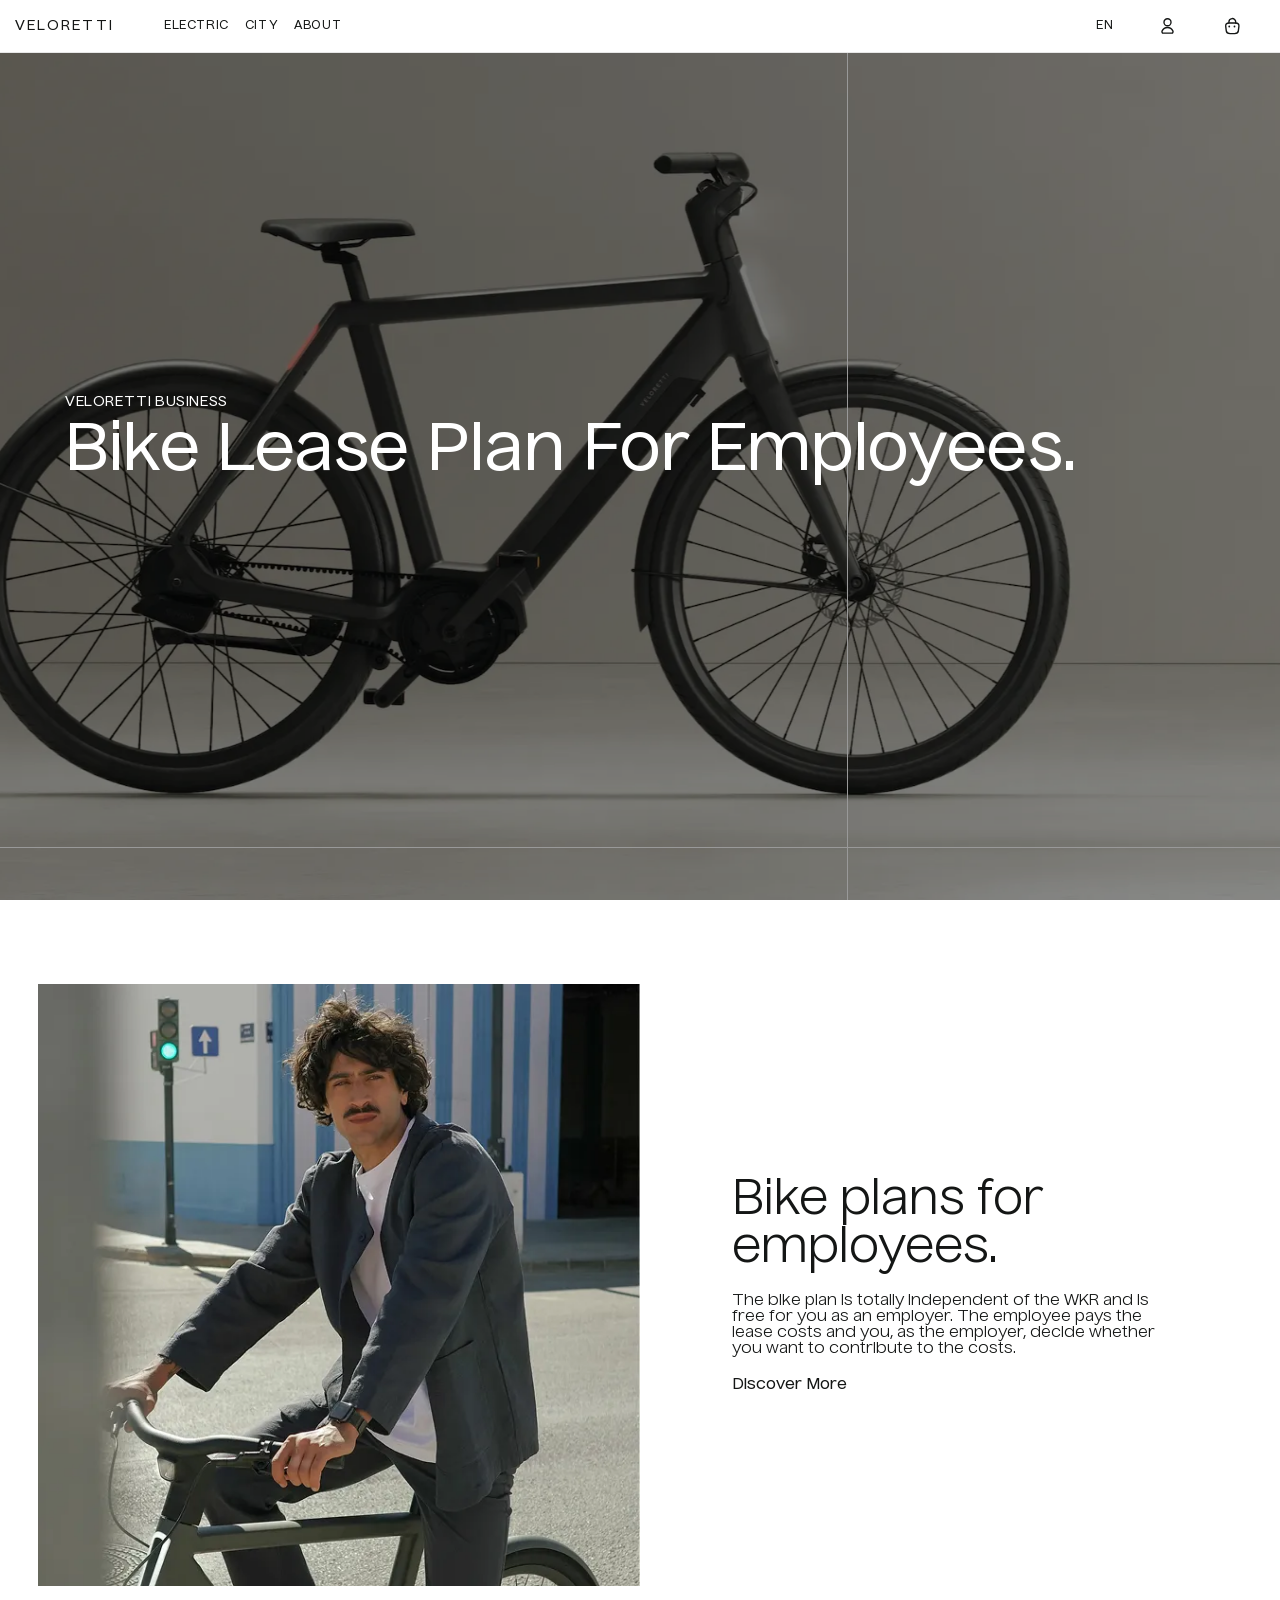
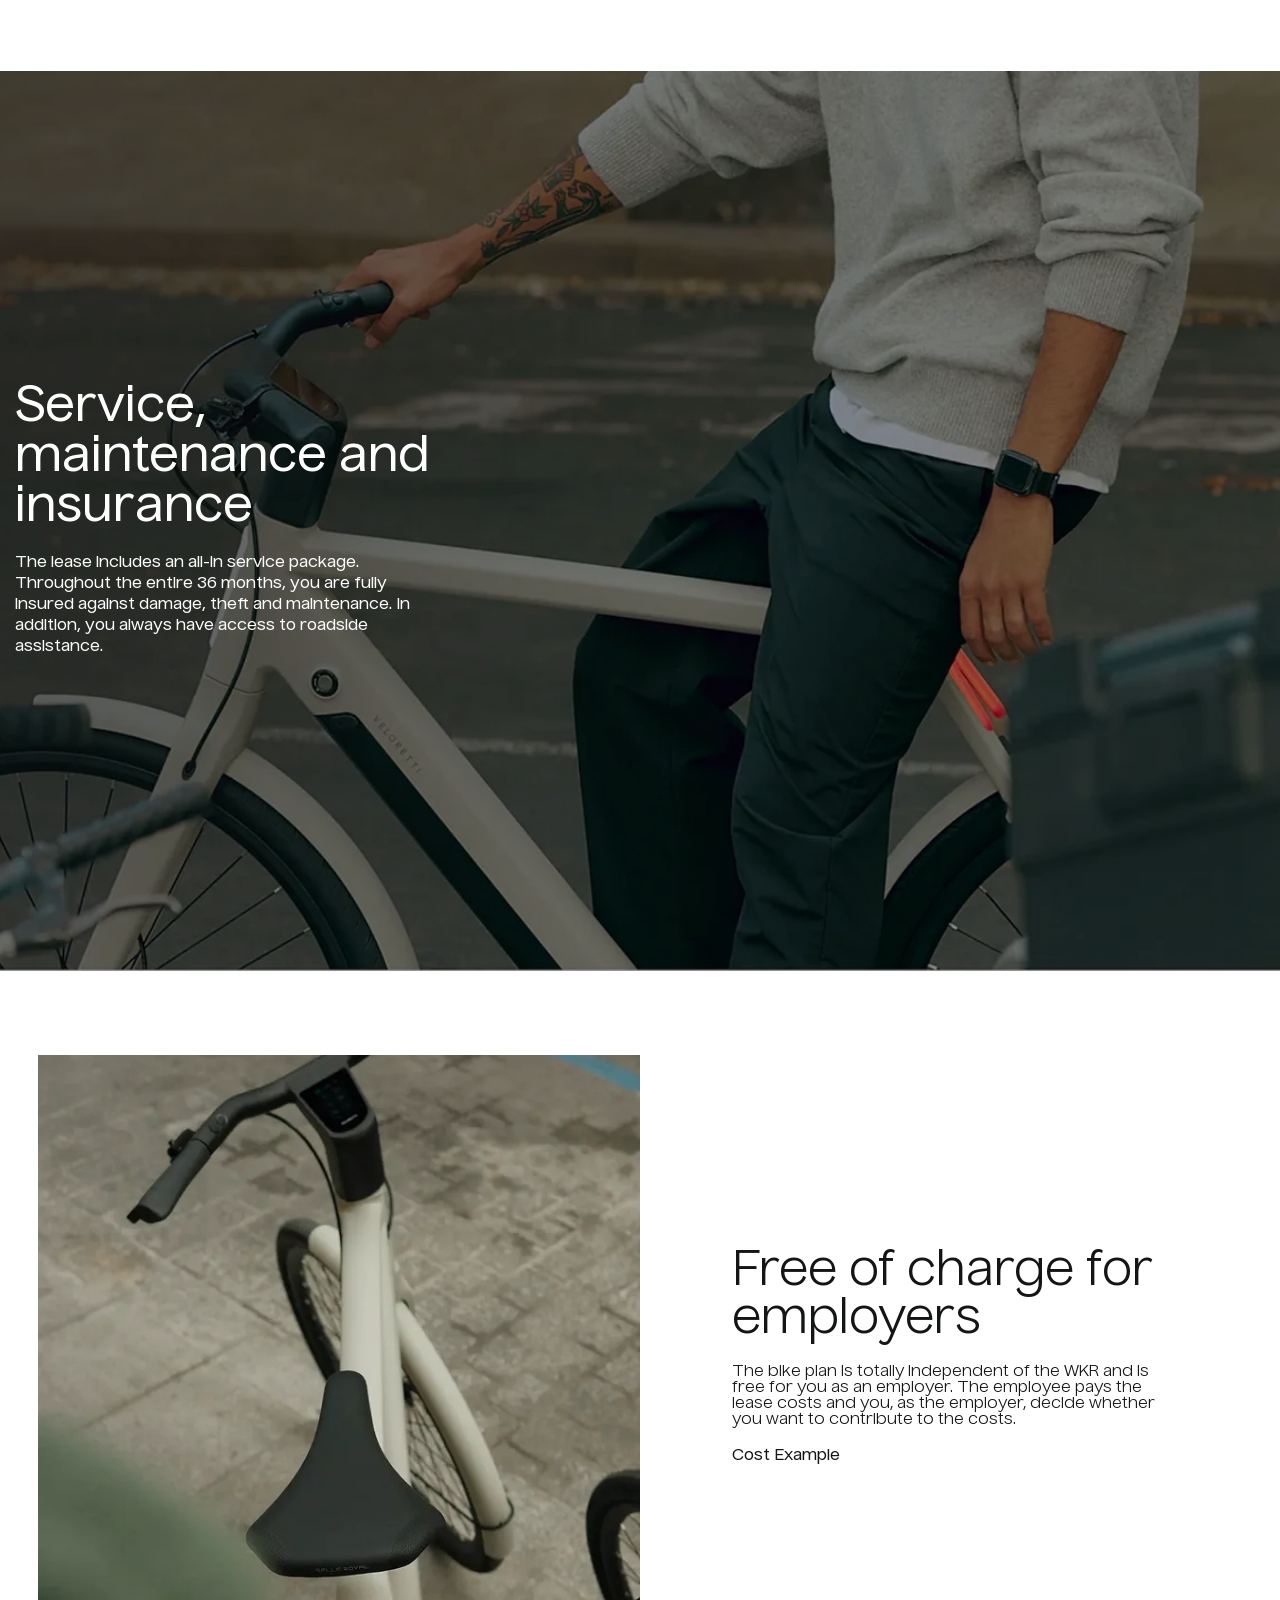
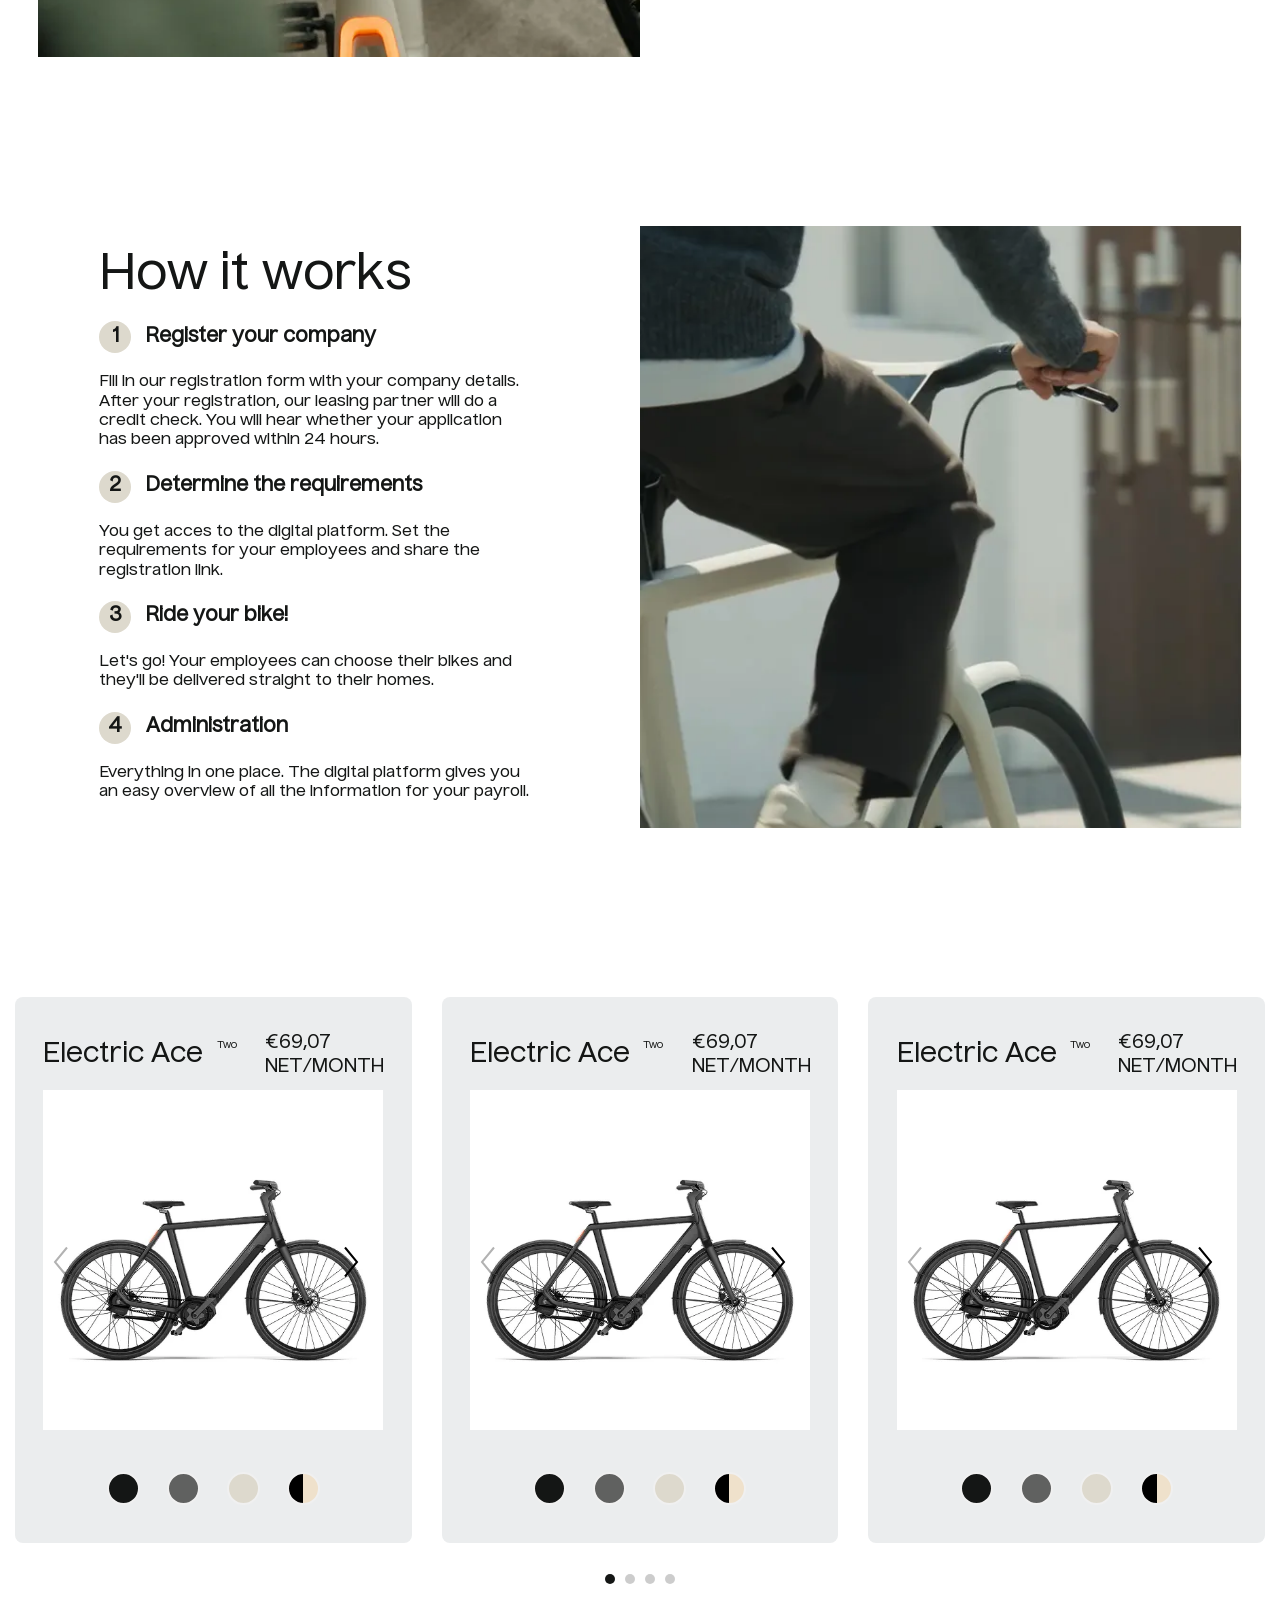
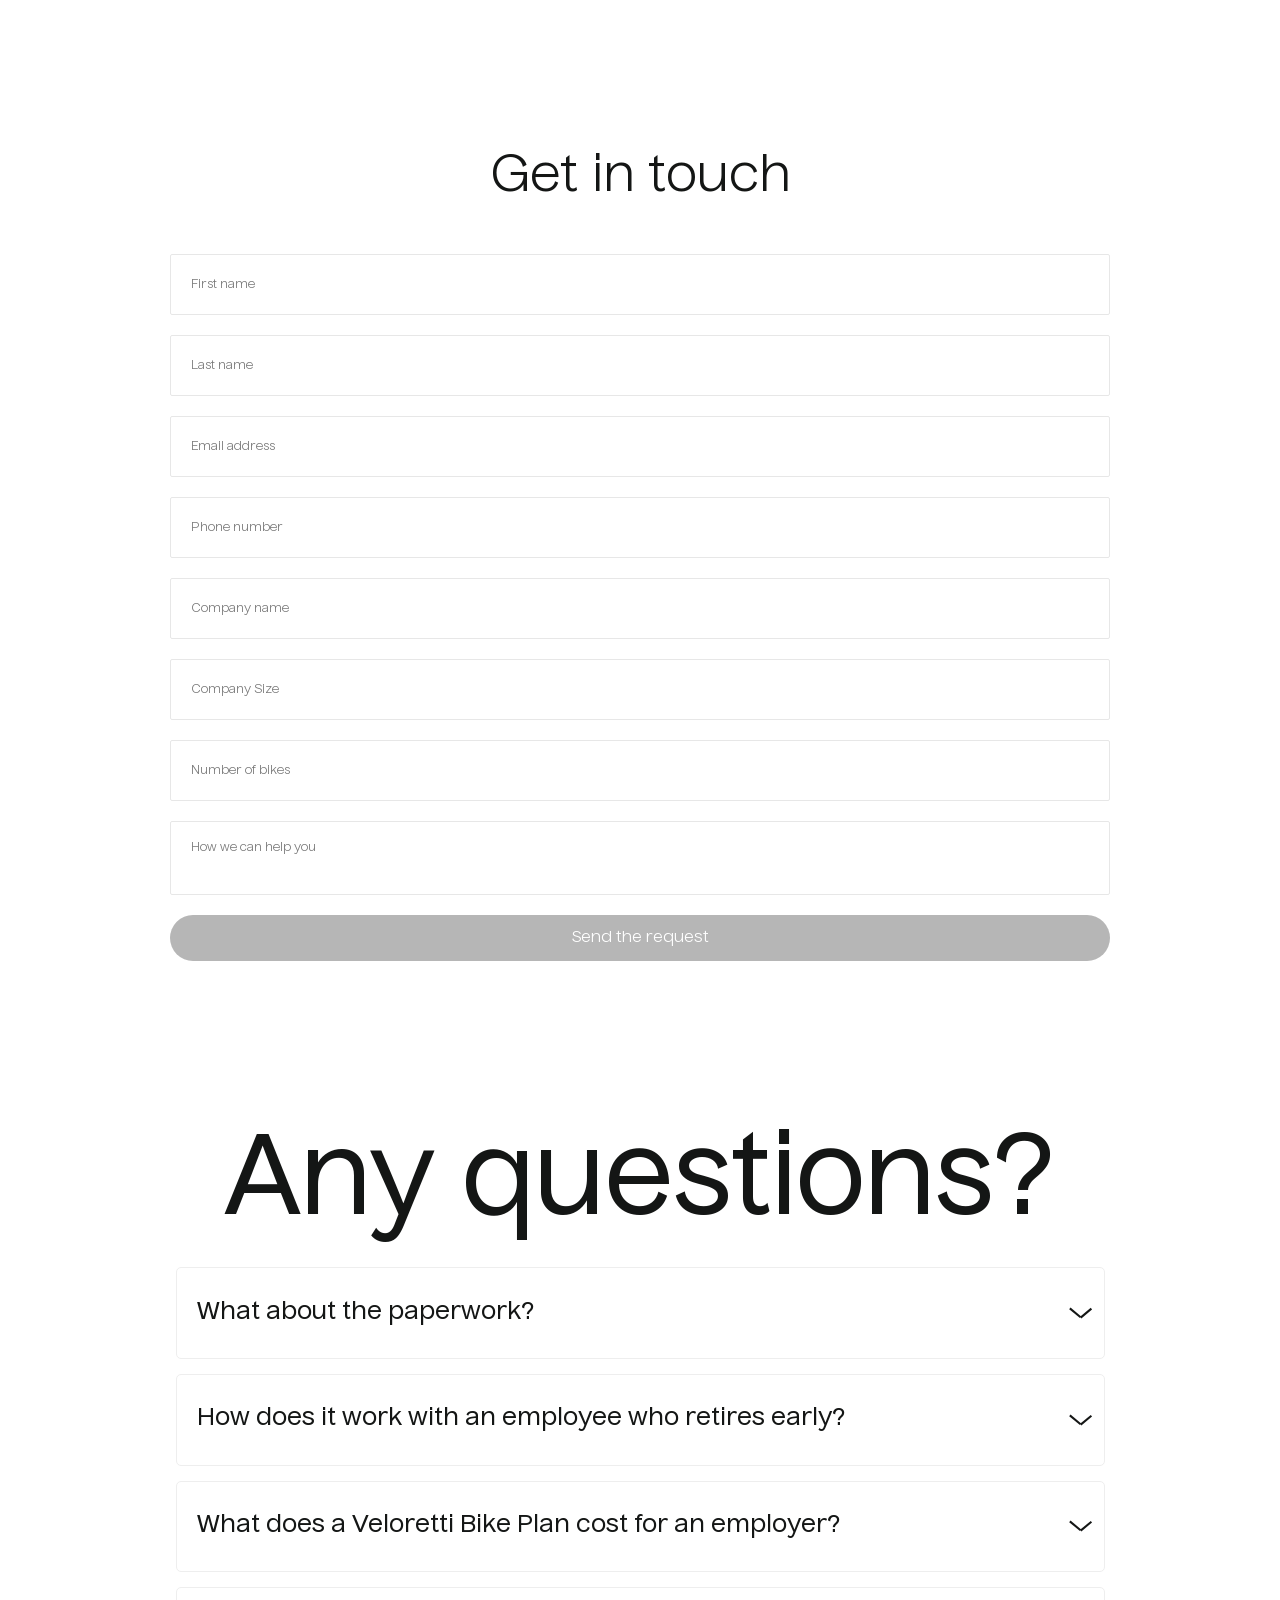
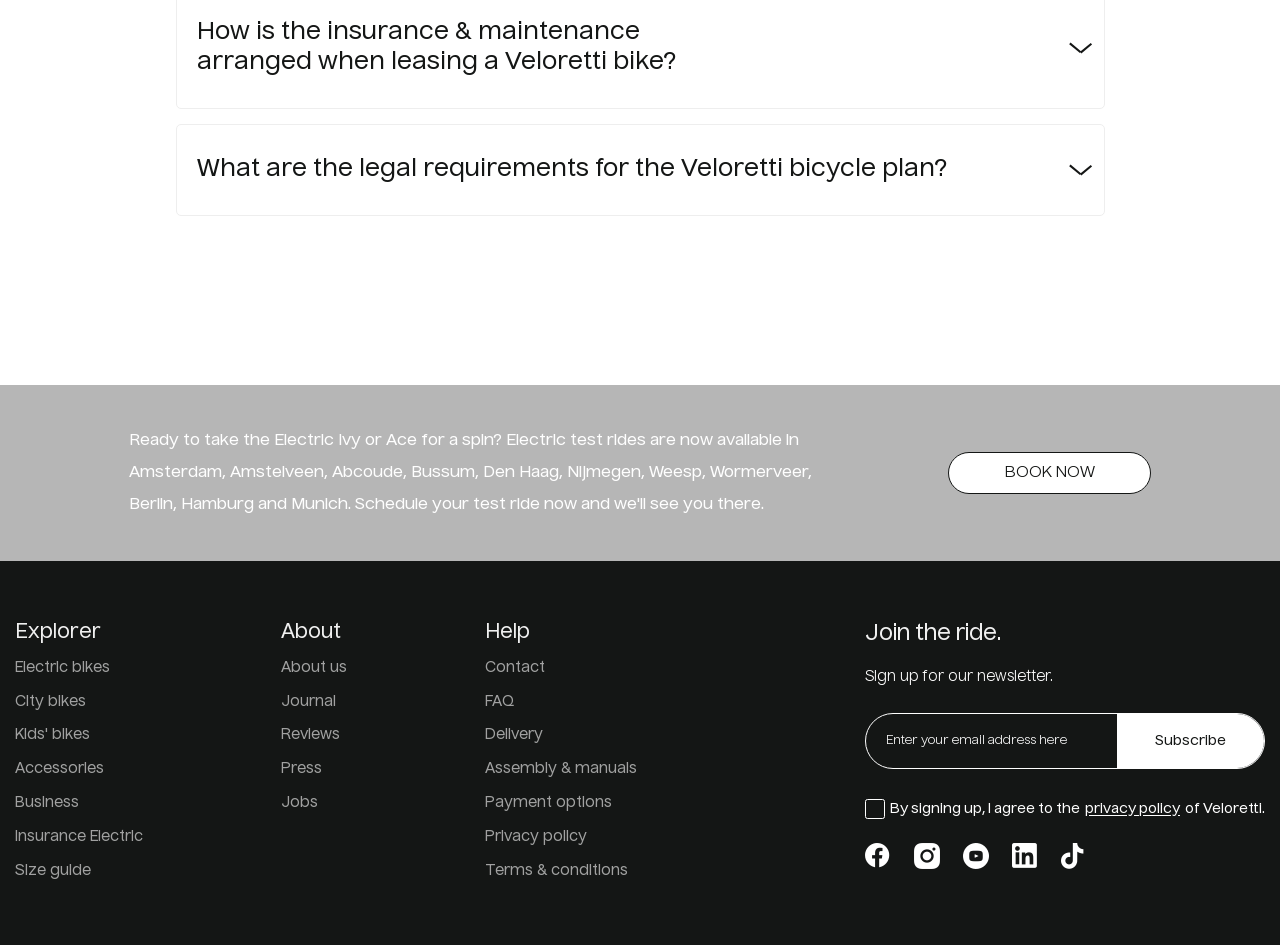
==== commit e19d96b4: "Project completed - final commit" ====
--- a/index.html
+++ b/index.html
@@ -5,7 +5,6 @@
 		<meta name="viewport" content="width=device-width, initial-scale=1.0">
 		<link rel="preload" href="./assets/fonts/Nuckle-Regular.woff2" as="font" type="font/woff2" crossorigin="anonymous">
 		<link rel="preload" href="./assets/fonts/Nuckle-Medium.woff2" as="font" type="font/woff2" crossorigin="anonymous">
-		<link rel="shortcut icon" href="assets/img/favicon.ico">
 		<meta name="keywords" content="veloretti, electric bikes, e-bike, amsterdam, bicycle">
 		<meta name="description" content="Veloretti — Amsterdam-designed electric bikes. Discover the iconic Electric Ace Two and Electric Ivy Two, crafted with timeless design and modern technology.">
 		<title>Veloretti — Electric Bikes</title>
@@ -16,18 +15,18 @@
 		<meta property="og:locale" content="en_US">
 		<meta property="og:title" content="Veloretti — Electric Bikes">
 		<meta property="og:description" content="Veloretti — Amsterdam-designed electric bikes. Discover the iconic Electric Ace Two and Electric Ivy Two, crafted with timeless design and modern technology.">
-		<meta property="og:image" content="./assets/img/home-page/herobg.jpg">
+		<meta property="og:image" content="assets/img/home-page/herobg.webp">
 		<meta name="twitter:card" content="summary_large_image">
 		<meta name="twitter:title" content="Veloretti — Electric Bikes">
 		<meta name="twitter:description" content="Veloretti — Amsterdam-designed electric bikes. Discover the iconic Electric Ace Two and Electric Ivy Two, crafted with timeless design and modern technology.">
-		<meta name="twitter:image" content="./assets/img/home-page/herobg.jpg">
-		<script type="module" crossorigin="" src="./js/index.min.js?v=1785756077983"></script>
-		<link rel="modulepreload" crossorigin="" href="./js/main.min.js?v=1785756077983">
-		<link rel="modulepreload" crossorigin="" href="./js/pagination.min.js?v=1785756077983">
-		<link rel="stylesheet" crossorigin="" href="./css/main.min.css?v=1785756077983">
-		<link rel="stylesheet" crossorigin="" href="./css/index.min.css?v=1785756077983">
-		<link rel="stylesheet" crossorigin="" href="./css/hero.min.css?v=1785756077983">
-		<link rel="stylesheet" crossorigin="" href="./css/sectionbg.min.css?v=1785756077983">
+		<meta name="twitter:image" content="assets/img/home-page/herobg.webp">
+		<script type="module" crossorigin="" src="./js/index.min.js?v=1786470508542"></script>
+		<link rel="modulepreload" crossorigin="" href="./js/main.min.js?v=1786470508542">
+		<link rel="modulepreload" crossorigin="" href="./js/pagination.min.js?v=1786470508542">
+		<link rel="stylesheet" crossorigin="" href="./css/main.min.css?v=1786470508542">
+		<link rel="stylesheet" crossorigin="" href="./css/index.min.css?v=1786470508542">
+		<link rel="stylesheet" crossorigin="" href="./css/hero.min.css?v=1786470508542">
+		<link rel="stylesheet" crossorigin="" href="./css/sectionbg.min.css?v=1786470508542">
 	</head>
 	<body>
 		<div class="wrapper">
@@ -60,13 +59,13 @@
 							</select>
 						</div>
 						<button type="button" class="header__icon" aria-label="Account">
-							<svg width="18" height="13.1" viewbox="0 0 22 16" fill="none" xmlns="http://www.w3.org/2000/svg" aria-hidden="true">
+							<svg width="25" height="25" viewbox="0 0 22 16" fill="none" xmlns="http://www.w3.org/2000/svg" aria-hidden="true">
 								<path d="M11 1.15C12.7122 1.15 14.1 2.5378 14.1 4.25C14.1 5.9622 12.7122 7.35 11 7.35C9.2878 7.35 7.9 5.9622 7.9 4.25C7.9 2.5378 9.2878 1.15 11 1.15Z" stroke="currentColor" stroke-width="1.2" stroke-linecap="round" stroke-linejoin="round"></path>
 								<path d="M11 8.85C13.1 8.85 14.9 10.15 15.8 12.05C16.1 12.65 15.6 13.85 15 13.85L7 13.85C6.4 13.85 5.9 12.65 6.2 12.05C7.1 10.15 8.9 8.85 11 8.85Z" stroke="currentColor" stroke-width="1.2" stroke-linecap="round" stroke-linejoin="round"></path>
 							</svg>
 						</button>
 						<button type="button" class="header__icon" aria-label="Cart">
-							<svg width="18" height="13.1" viewbox="0 0 22 16" fill="none" xmlns="http://www.w3.org/2000/svg" aria-hidden="true">
+							<svg width="25" height="25" viewbox="0 0 22 16" fill="none" xmlns="http://www.w3.org/2000/svg" aria-hidden="true">
 								<path d="M7.83447 4.77447V4.1278C7.83447 2.6278 9.04141 1.15447 10.5418 1.01447C12.3289 0.841136 13.8358 2.2478 13.8358 4.00114V4.92114" stroke="currentColor" stroke-width="1.2" stroke-miterlimit="10" stroke-linecap="round" stroke-linejoin="round"></path>
 								<path d="M8.83474 14.2542H12.8356C15.5162 14.2542 15.9963 13.1809 16.1364 11.8742L16.6365 7.87424C16.8165 6.24756 16.3498 4.9209 13.5025 4.9209H8.16793C5.32061 4.9209 4.85384 6.24756 5.03388 7.87424L5.53399 11.8742C5.67402 13.1809 6.15413 14.2542 8.83474 14.2542Z" stroke="currentColor" stroke-width="1.2" stroke-miterlimit="10" stroke-linecap="round" stroke-linejoin="round"></path>
 								<path d="M12.7476 8.00049H12.7536" stroke="currentColor" stroke-width="1.6" stroke-linecap="round" stroke-linejoin="round"></path>
@@ -159,8 +158,8 @@
 									<h3 class="item-works__title">Register your company</h3>
 									<div class="item-works__text">
 										<p>
-											Fill in our registration form with your company details. After your
-							registration, our leasing partner will do a credit check. You will hear whether
+											Fill in our registration form with your company details. After your
+							registration, our leasing partner will do a credit check. You will hear whether
 							your application has been approved within 24 hours.
 										</p>
 									</div>
@@ -169,7 +168,7 @@
 									<h3 class="item-works__title">Determine the requirements</h3>
 									<div class="item-works__text">
 										<p>
-											You get acces to the digital platform. Set the requirements for your employees
+											You get acces to the digital platform. Set the requirements for your employees
 							and share the registration link.
 										</p>
 									</div>
@@ -178,7 +177,7 @@
 									<h3 class="item-works__title">Ride your bike!</h3>
 									<div class="item-works__text">
 										<p>
-											Let's go! Your employees can choose their bikes and they'll be delivered
+											Let's go! Your employees can choose their bikes and they'll be delivered
 							straight to their homes.
 										</p>
 									</div>
@@ -187,7 +186,7 @@
 									<h3 class="item-works__title">Administration</h3>
 									<div class="item-works__text">
 										<p>
-											Everything in one place. The digital platform gives you an easy overview of all
+											Everything in one place. The digital platform gives you an easy overview of all
 							the information for your payroll.
 										</p>
 									</div>
@@ -603,50 +602,50 @@
 								<details class="spollers__item">
 									<summary class="spollers__title">What about the paperwork?</summary>
 									<div class="spollers__body">
-										The bicycle plan is set up so that there will be no administrative work on your
-						part as the employer. You can use a free online platform that has been created by
-						our leasing partner. This provides you with a simple overview of your business and
-						your employees, allowing you to arrange everything. It also simplifies all the
+										The bicycle plan is set up so that there will be no administrative work on your
+						part as the employer. You can use a free online platform that has been created by
+						our leasing partner. This provides you with a simple overview of your business and
+						your employees, allowing you to arrange everything. It also simplifies all the
 						paperwork. Everything is organised with just a few clicks.
 									</div>
 								</details>
 								<details class="spollers__item">
 									<summary class="spollers__title">How does it work with an employee who retires early?</summary>
 									<div class="spollers__body">
-										The bicycle plan is set up so that there will be no administrative work on your
-						part as the employer. You can use a free online platform that has been created by
-						our leasing partner. This provides you with a simple overview of your business and
-						your employees, allowing you to arrange everything. It also simplifies all the
+										The bicycle plan is set up so that there will be no administrative work on your
+						part as the employer. You can use a free online platform that has been created by
+						our leasing partner. This provides you with a simple overview of your business and
+						your employees, allowing you to arrange everything. It also simplifies all the
 						paperwork. Everything is organised with just a few clicks.
 									</div>
 								</details>
 								<details class="spollers__item">
 									<summary class="spollers__title">What does a Veloretti Bike Plan cost for an employer?</summary>
 									<div class="spollers__body">
-										The bicycle plan is set up so that there will be no administrative work on your
-						part as the employer. You can use a free online platform that has been created by
-						our leasing partner. This provides you with a simple overview of your business and
-						your employees, allowing you to arrange everything. It also simplifies all the
+										The bicycle plan is set up so that there will be no administrative work on your
+						part as the employer. You can use a free online platform that has been created by
+						our leasing partner. This provides you with a simple overview of your business and
+						your employees, allowing you to arrange everything. It also simplifies all the
 						paperwork. Everything is organised with just a few clicks.
 									</div>
 								</details>
 								<details class="spollers__item">
 									<summary class="spollers__title">How is the insurance & maintenance arranged when leasing a Veloretti bike?</summary>
 									<div class="spollers__body">
-										The bicycle plan is set up so that there will be no administrative work on your
-						part as the employer. You can use a free online platform that has been created by
-						our leasing partner. This provides you with a simple overview of your business and
-						your employees, allowing you to arrange everything. It also simplifies all the
+										The bicycle plan is set up so that there will be no administrative work on your
+						part as the employer. You can use a free online platform that has been created by
+						our leasing partner. This provides you with a simple overview of your business and
+						your employees, allowing you to arrange everything. It also simplifies all the
 						paperwork. Everything is organised with just a few clicks.
 									</div>
 								</details>
 								<details class="spollers__item">
 									<summary class="spollers__title">What are the legal requirements for the Veloretti bicycle plan?</summary>
 									<div class="spollers__body">
-										The bicycle plan is set up so that there will be no administrative work on your
-						part as the employer. You can use a free online platform that has been created by
-						our leasing partner. This provides you with a simple overview of your business and
-						your employees, allowing you to arrange everything. It also simplifies all the
+										The bicycle plan is set up so that there will be no administrative work on your
+						part as the employer. You can use a free online platform that has been created by
+						our leasing partner. This provides you with a simple overview of your business and
+						your employees, allowing you to arrange everything. It also simplifies all the
 						paperwork. Everything is organised with just a few clicks.
 									</div>
 								</details>
@@ -659,8 +658,8 @@
 				<div class="footer__banner banner-footer">
 					<div class="banner-footer__text">
 						<p>
-							Ready to take the Electric Ivy or Ace for a spin? Electric test rides are now available
-				in Amsterdam, Amstelveen, Abcoude, Bussum, Den Haag, Nijmegen, Weesp, Wormerveer,
+							Ready to take the Electric Ivy or Ace for a spin? Electric test rides are now available
+				in Amsterdam, Amstelveen, Abcoude, Bussum, Den Haag, Nijmegen, Weesp, Wormerveer,
 				Berlin, Hamburg and Munich. Schedule your test ride now and we'll see you there.
 						</p>
 					</div>
--- a/css/main.min.css
+++ b/css/main.min.css
@@ -1 +1 @@
-*{padding:0;margin:0;border:0}*,:after,:before{box-sizing:border-box}:after,:before{display:inline-block}body,html{height:100%}body{line-height:1;scrollbar-gutter:stable;-ms-text-size-adjust:100%;-moz-text-size-adjust:100%;-webkit-text-size-adjust:100%;-webkit-font-smoothing:antialiased;-moz-osx-font-smoothing:grayscale}button,input,textarea{font-family:inherit;font-size:inherit;line-height:inherit;color:inherit;background-color:transparent}input,textarea{width:100%}label{display:inline-block}button,option,select{cursor:pointer}a{display:inline-block;color:inherit;text-decoration:none}li{list-style:none}img{display:block;max-width:100%;height:auto}h1,h2,h3,h4,h5,h6{font-weight:inherit;font-size:inherit}address{font-style:normal}@font-face{font-family:Nuckle;font-display:swap;src:url(../assets/fonts/Nuckle-Regular.woff2) format("woff2");font-weight:400;font-style:normal}@font-face{font-family:Nuckle;font-display:swap;src:url(../assets/fonts/Nuckle-Medium.woff2) format("woff2");font-weight:500;font-style:normal}@font-face{font-family:iconfont;font-display:swap;src:url(../assets/fonts/iconfont.woff2?e458c62c4695ddb1419278becba3768a) format("woff2")}[class*="--icon-"]:before{font-family:iconfont}[class*="--icon-arrow"]:before{content:"\f101"}[class*="--icon-fb"]:before{content:"\f102"}[class*="--icon-icon-cart"]:before{content:"\f103"}[class*="--icon-icon-user"]:before{content:"\f104"}[class*="--icon-inn"]:before{content:"\f105"}[class*="--icon-inst"]:before{content:"\f106"}[class*="--icon-tik-tok"]:before{content:"\f107"}[class*="--icon-ytb"]:before{content:"\f108"}:root{--font-family:"Nuckle";--font-size:1rem;--main-color:#141615;--bg-gray-color:#b6b6b6;--gray-color:hsla(0,0%,100%,.6);--radio-gray-color:#606160;--muted-color:#c4c4c4;--white-color:#fff;--white-title-color:#f0f0f0;--beige-color:#ddd9cd;--border-color:rgba(20,22,21,.1);--slider-bg-color:#ebedee;--split-color:linear-gradient(90deg,#000 50%,#efe1cb 0)}body{background-color:var(--white-color);color:var(--main-color);font-family:var(--font-family);font-size:var(--font-size);min-width:20rem}[data-fls-scrolllock] body{overflow:hidden;touch-action:none;overscroll-behavior:none}.wrapper{min-height:100%;display:flex;flex-direction:column;overflow:clip}.wrapper>main{flex:1 1 auto}.wrapper>*{min-width:0}[class*=__container]{max-width:89.375rem;margin:0 auto;padding-left:.9375rem;padding-right:.9375rem}.sr-only{position:absolute;width:.0625rem;height:.0625rem;padding:0;margin:-.0625rem;overflow:hidden;clip:rect(0,0,0,0);white-space:nowrap;border:0}[data-fls-spollers] summary{list-style:none}[data-fls-spollers] summary::-webkit-details-marker,[data-fls-spollers] summary::marker{display:none}.spollers{display:grid;gap:.9375rem}.spollers__item{font-size:1.25rem}.spollers__title{width:100%;cursor:default;text-align:left;border:.0625rem solid #eee;padding-block:clamp(.625rem,.2176rem + 2.037vw,2rem);border-radius:.3125rem;position:relative;list-style:none}.spollers__title::-webkit-details-marker,.spollers__title::marker{display:none}.--spoller-init .spollers__title{cursor:pointer;padding-inline-start:1.25rem;padding-inline-end:3.125rem}.--spoller-init .spollers__title:after,.--spoller-init .spollers__title:before{content:"";position:absolute;right:.625rem;top:50%;background-color:var(--main-color);height:.125rem;width:clamp(.625rem,.5324rem + .463vw,.9375rem);transition:transform .5s ease 0s}.--spoller-init .spollers__title:before{transform:translate(-75%,-50%) rotate(40deg)}.--spoller-init .spollers__title:after{transform:translateY(-50%) rotate(-40deg)}.--spoller-init .spollers__title.--spoller-active:before{transform:translateX(-75%) rotate(-40deg)}.--spoller-init .spollers__title.--spoller-active:after{transform:rotate(40deg)}.spollers__body{padding:1.25rem;border-radius:.3125rem;border:.0625rem solid #eee}[data-fls-slider]{overflow:hidden}.swiper-wrapper{width:100%;height:100%;box-sizing:content-box;display:flex;position:relative}.swiper-initialized{touch-action:pan-y}.swiper-vertical .swiper-wrapper{flex-direction:column}.swiper-autoheight .swiper-wrapper{align-items:flex-start}.swiper-initialized .swiper-slide{flex-shrink:0}.swiper-android .swiper-slide,.swiper-android .swiper-wrapper{transform:translateZ(0)}.menu__list{display:flex;align-items:center;gap:0}.menu__link{display:inline-flex;align-items:center;padding:.96875rem .49375rem;font-size:.75rem;font-weight:591;letter-spacing:.0375rem;text-transform:uppercase;text-decoration:none;color:var(--main-color);white-space:nowrap;transition:opacity .2s}.icon-menu{display:none}.header{position:fixed;top:0;z-index:100;width:100%;background-color:var(--white-color);border-bottom:.0625rem solid var(--border-color);animation:headerSlideDown .6s cubic-bezier(.25,.46,.45,.94) both}.header__container{display:flex;align-items:center;min-height:3.125rem}.header__logo{position:relative;z-index:5;font-size:.875rem;font-weight:591;letter-spacing:.125rem;text-transform:uppercase;text-decoration:none;color:var(--main-color);flex-shrink:0;margin-right:2.625rem}.header__actions{display:flex;align-items:center;margin-left:auto}.header__lang-select{padding-block:1.25rem;padding-inline:clamp(.3125rem,-.3345rem + 2.1127vw,1.25rem);font-family:var(--font-family);font-size:.75rem;font-weight:500;letter-spacing:.0375rem;text-transform:uppercase;color:var(--main-color);background:none;border:none;cursor:pointer;outline:none;appearance:none;-webkit-appearance:none;-moz-appearance:none}.header__lang-select option{color:var(--main-color);background:var(--white-color)}.header__icon{display:inline-flex;align-items:center;justify-content:center;padding-block:1.25rem;padding-inline:clamp(.3125rem,-.3345rem + 2.1127vw,1.25rem);background:none;border:none;cursor:pointer;color:var(--main-color);font-size:1.125rem;transition:opacity .2s}@keyframes headerSlideDown{0%{opacity:0;transform:translateY(-100%)}to{opacity:1;transform:translateY(0)}}.footer{padding-top:clamp(2.5rem,1.5741rem + 4.6296vw,5.625rem)}.footer__banner{display:flex;justify-content:center;align-items:center;gap:clamp(2.5rem,-6.6213rem + 19.0275vw,8.125rem);padding-block:clamp(1.25rem,.8152rem + 2.1739vw,2.5rem);padding-inline:.9375rem;background-color:var(--bg-gray-color)}.footer__wrapper{background-color:var(--main-color)}.footer__container{padding-block:clamp(2.5rem,2.037rem + 2.3148vw,4.0625rem)}.footer__container,.footer__lists{display:flex;flex-direction:column}.footer__lists{padding-block:1.875rem;gap:.9375rem}.footer__lists summary{list-style:none}.footer__lists summary::-webkit-details-marker,.footer__lists summary::marker{display:none}.--spoller-init .footer__lists{display:block}.--spoller-init .footer__column{border-bottom:.0625rem solid hsla(0,0%,100%,.15)}.--spoller-init .footer__column:not(:last-child){margin-bottom:clamp(.9375rem,.58rem + .8929vw,1.5625rem);padding-bottom:clamp(.9375rem,.58rem + .8929vw,1.5625rem)}.banner-footer__text{max-width:43.0625rem;color:var(--white-color);font-size:1rem;font-weight:591;line-height:2}.column-footer{padding-top:1.875rem}.column-footer__label{margin-bottom:.9375rem;font-size:1.25rem;font-weight:500;color:var(--white-title-color)}.column-footer__label--label-form{margin-bottom:1.5625rem;font-size:1.375rem}.--spoller-init .column-footer__label{cursor:pointer;position:relative;padding-inline-end:3.125rem}.--spoller-init .column-footer__label:after,.--spoller-init .column-footer__label:before{content:"";position:absolute;right:.625rem;top:50%;background-color:var(--white-title-color);height:.125rem;width:clamp(.625rem,.5324rem + .463vw,.9375rem);transition:transform .5s ease 0s}.--spoller-init .column-footer__label:before{transform:translate(-75%,-50%) rotate(40deg)}.--spoller-init .column-footer__label:after{transform:translateY(-50%) rotate(-40deg)}.--spoller-init .column-footer__label.--spoller-active:before{transform:translateX(-75%) rotate(-40deg)}.--spoller-init .column-footer__label.--spoller-active:after{transform:rotate(40deg)}.column-footer__item{padding-block:1.25rem}.column-footer__link{color:var(--gray-color);font-size:clamp(.875rem,1.1964rem - .3571vw,1.125rem);font-weight:500;line-height:1.5;transition:color .5s}.column-footer__subtitle{font-size:clamp(.875rem,1.1425rem - .2972vw,1rem);margin-bottom:clamp(.9375rem,.6597rem + 1.3889vw,1.875rem);color:var(--white-color)}.form__inputs{display:flex;border:.0625rem solid var(--white-color);border-radius:clamp(.625rem,-4.3611rem + 10.4012vw,5rem);overflow:hidden;margin-bottom:1.875rem}.form__input{flex:1 1 auto;padding-block:1.25rem;padding-right:clamp(1.25rem,.6522rem + 2.9891vw,3.75rem) 0;padding-left:1.25rem;color:var(--white-color);font-size:.75rem}.form__input::placeholder{color:var(--white-color);opacity:1}.form__checkbox,.form__checkbox-wrapper{display:flex;justify-content:center}.form__checkbox{flex-wrap:wrap;margin-bottom:1.25rem}.form__checkbox .checkbox__text{color:var(--white-color);font-size:clamp(.75rem,.6905rem + .2976vw,.875rem);font-weight:500;line-height:1.5;overflow-wrap:break-word;word-break:break-word}.form__checkbox .checkbox__text:before{border-color:var(--white-color);border-radius:.15625rem}.form__checkbox .checkbox__text:after{background-color:var(--white-color);border-radius:.0625rem}.form__checkbox .checkbox__link{text-decoration:underline;text-underline-offset:.125rem}.form__button{flex-shrink:0;padding-inline:clamp(1.25rem,.8696rem + 1.9022vw,2.5rem);min-height:3.125rem;color:var(--main-color);font-size:.875rem;font-weight:500;background-color:var(--white-color);transition:background-color .5s,color .5s}.social{display:flex;justify-content:center;gap:1.4375rem}.social__link{font-size:1.625rem;color:var(--white-color);transition:color .5s,scale .5s}.checkbox{display:inline-block;position:relative;flex-wrap:wrap}.checkbox:not(:last-child){margin-bottom:.3125rem}.checkbox__input{position:absolute;width:0;height:0;opacity:0}.checkbox__input:focus-visible+.checkbox__text{outline:.0625rem solid #000}.checkbox__input:checked+.checkbox__text:after{transform:scale(1)}.checkbox__text{cursor:pointer;position:relative;gap:.3125rem;display:inline-flex;justify-content:center;align-items:center;flex-wrap:wrap}.checkbox__text:before{content:"";border-radius:.1875rem;align-self:flex-start;flex:0 0 1.25rem;width:1.25rem;height:1.25rem;border:.0625rem solid #a7a9ac}.checkbox__text:after{content:"";transition:all .3s ease 0s;transform:scale(0);width:.625rem;height:.625rem;border-radius:.1875rem;background-color:#7a956b;position:absolute;left:.3125rem;top:.3125rem}.button{padding:.875rem 3.75rem;padding-block:.75rem;padding-inline:clamp(1.25rem,.5093rem + 3.7037vw,3.75rem);color:var(--main-color);background-color:var(--white-color);border:.0625rem solid var(--main-color);border-radius:3.75rem;transition:background-color .5s,color .5s}.button--fw{width:100%}@media (width <= 48em){.footer__banner{flex-direction:column}.column-footer__label,.column-footer__subtitle{text-align:center}.form__inputs{flex-direction:column}}@media (max-width:48em) and (any-hover:none){.icon-menu{cursor:default}}@media (max-width:48em){.menu__body{height:100svh;overflow:auto;padding:3.125rem .9375rem 1.875rem}.menu__body,.menu__body:before{position:fixed;width:100%;left:-100%;top:0;transition:left .3s}.menu__body:before{content:"";height:4.375rem;z-index:2}[data-fls-menu-open] .menu__body,[data-fls-menu-open] .menu__body:before{left:0}.menu__list{flex-direction:column}.menu__link{padding:.9375rem;font-size:1rem}.icon-menu{display:block;position:relative;width:1.875rem;height:1.125rem;z-index:5}.icon-menu span,.icon-menu:after,.icon-menu:before{content:"";transition:all .3s ease 0s;right:0;position:absolute;width:100%;height:.125rem;background-color:var(--main-color)}.icon-menu:before{top:0}.icon-menu:after{bottom:0}.icon-menu span{top:calc(50% - .0625rem)}[data-fls-menu-open] .icon-menu span{width:0}[data-fls-menu-open] .icon-menu:before{top:calc(50% - .0625rem);transform:rotate(-45deg)}[data-fls-menu-open] .icon-menu:after{bottom:calc(50% - .0625rem);transform:rotate(45deg)}.header__container{gap:.5rem}.header__logo{margin-right:auto}.header__menu{order:3}.header__actions{display:flex;align-items:center;order:2;margin-left:0}.header .menu__icon,.header__icon{position:relative;z-index:5}.header .menu__body{background-color:var(--white-color)}.header .menu__list{flex-direction:column;align-items:center;padding-top:1.875rem}}@media (width <= 30em){.button{width:100%;text-align:center}}@media (width >= 30em){.footer__container{justify-content:space-evenly;gap:1.875rem}.column-footer__item:not(:last-child){margin-bottom:.75rem}}@media (width >= 62em){.footer__container{flex-direction:row;justify-content:space-between;gap:2.5rem}.footer__lists{flex-direction:row;gap:clamp(2.5rem,.463rem + 10.1852vw,9.375rem);padding-block:0}.column-footer{padding-top:0}.column-footer__item{padding-block:0}.social{justify-content:start}}@media (any-hover:hover){.header__icon:hover,.menu__link:hover{opacity:.6}.form__checkbox .checkbox__link:hover{text-decoration:none}.button:hover{background-color:var(--muted-color);color:var(--white-title-color)}}@media (any-hover:hover),(pointer:fine){html:not([data-fls-touch]) .column-footer__link:hover{color:var(--beige-color)}html:not([data-fls-touch]) .form__button:hover{color:var(--white-color);background-color:var(--main-color)}html:not([data-fls-touch]) .social__link:hover{color:var(--bggray-color)}}@media (prefers-reduced-motion:reduce){.header{animation:none;opacity:1;transform:none}}+*{padding:0;margin:0;border:0}*,:after,:before{box-sizing:border-box}:after,:before{display:inline-block}body,html{height:100%}body{line-height:1;scrollbar-gutter:stable;-ms-text-size-adjust:100%;-moz-text-size-adjust:100%;-webkit-text-size-adjust:100%;-webkit-font-smoothing:antialiased;-moz-osx-font-smoothing:grayscale}button,input,textarea{font-family:inherit;font-size:inherit;line-height:inherit;color:inherit;background-color:transparent}input,textarea{width:100%}label{display:inline-block}button,option,select{cursor:pointer}a{display:inline-block;color:inherit;text-decoration:none}li{list-style:none}img{display:block;max-width:100%;height:auto}h1,h2,h3,h4,h5,h6{font-weight:inherit;font-size:inherit}address{font-style:normal}@font-face{font-family:Nuckle;font-display:swap;src:url(../assets/fonts/Nuckle-Regular.woff2) format("woff2");font-weight:400;font-style:normal}@font-face{font-family:Nuckle;font-display:swap;src:url(../assets/fonts/Nuckle-Medium.woff2) format("woff2");font-weight:500;font-style:normal}@font-face{font-family:iconfont;font-display:swap;src:url(../assets/fonts/iconfont.woff2?e458c62c4695ddb1419278becba3768a) format("woff2")}[class*="--icon-"]:before{font-family:iconfont}[class*="--icon-arrow"]:before{content:"\f101"}[class*="--icon-fb"]:before{content:"\f102"}[class*="--icon-icon-cart"]:before{content:"\f103"}[class*="--icon-icon-user"]:before{content:"\f104"}[class*="--icon-inn"]:before{content:"\f105"}[class*="--icon-inst"]:before{content:"\f106"}[class*="--icon-tik-tok"]:before{content:"\f107"}[class*="--icon-ytb"]:before{content:"\f108"}:root{--font-family:"Nuckle";--font-size:1rem;--main-color:#141615;--bg-gray-color:#b6b6b6;--gray-color:hsla(0,0%,100%,.6);--radio-gray-color:#606160;--muted-color:#c4c4c4;--white-color:#fff;--white-title-color:#f0f0f0;--beige-color:#ddd9cd;--border-color:rgba(20,22,21,.1);--slider-bg-color:#ebedee;--split-color:linear-gradient(90deg,#000 50%,#efe1cb 0)}body{background-color:var(--white-color);color:var(--main-color);font-family:var(--font-family);font-size:var(--font-size);min-width:20rem}[data-fls-scrolllock] body{overflow:hidden;touch-action:none;overscroll-behavior:none}.wrapper{min-height:100%;display:flex;flex-direction:column;overflow:clip}.wrapper>main{flex:1 1 auto}.wrapper>*{min-width:0}[class*=__container]{max-width:89.375rem;margin:0 auto;padding-left:.9375rem;padding-right:.9375rem}.sr-only{position:absolute;width:.0625rem;height:.0625rem;padding:0;margin:-.0625rem;overflow:hidden;clip:rect(0,0,0,0);white-space:nowrap;border:0}[data-fls-spollers] summary{list-style:none}[data-fls-spollers] summary::-webkit-details-marker,[data-fls-spollers] summary::marker{display:none}.spollers{display:grid;gap:.9375rem}.spollers__item{font-size:1.25rem}.spollers__title{width:100%;cursor:default;text-align:left;border:.0625rem solid #eee;padding-block:clamp(.625rem,.2176rem + 2.037vw,2rem);border-radius:.3125rem;position:relative;list-style:none}.spollers__title::-webkit-details-marker,.spollers__title::marker{display:none}.--spoller-init .spollers__title{cursor:pointer;padding-inline-start:1.25rem;padding-inline-end:3.125rem}.--spoller-init .spollers__title:after,.--spoller-init .spollers__title:before{content:"";position:absolute;right:.625rem;top:50%;background-color:var(--main-color);height:.125rem;width:clamp(.625rem,.5324rem + .463vw,.9375rem);transition:transform .5s ease 0s}.--spoller-init .spollers__title:before{transform:translate(-75%,-50%) rotate(40deg)}.--spoller-init .spollers__title:after{transform:translateY(-50%) rotate(-40deg)}.--spoller-init .spollers__title.--spoller-active:before{transform:translateX(-75%) rotate(-40deg)}.--spoller-init .spollers__title.--spoller-active:after{transform:rotate(40deg)}.spollers__body{padding:1.25rem;border-radius:.3125rem;border:.0625rem solid #eee}[data-fls-slider]{overflow:hidden}.swiper-wrapper{width:100%;height:100%;box-sizing:content-box;display:flex;position:relative}.swiper-initialized{touch-action:pan-y}.swiper-vertical .swiper-wrapper{flex-direction:column}.swiper-autoheight .swiper-wrapper{align-items:flex-start}.swiper-initialized .swiper-slide{flex-shrink:0}.swiper-android .swiper-slide,.swiper-android .swiper-wrapper{transform:translateZ(0)}.menu__list{display:flex;align-items:center;gap:0}.menu__link{display:inline-flex;align-items:center;padding-block:.9375rem;padding-inline:.5rem;font-size:.75rem;font-weight:500;letter-spacing:.0375rem;text-transform:uppercase;text-decoration:none;color:var(--main-color);white-space:nowrap;transition:opacity .2s}.icon-menu{display:none}.header{position:fixed;top:0;z-index:100;width:100%;background-color:var(--white-color);border-bottom:.0625rem solid var(--border-color);animation:headerSlideDown .6s cubic-bezier(.25,.46,.45,.94) both}.header__container{display:flex;align-items:center;min-height:3.125rem}.header__logo{position:relative;z-index:5;font-size:.875rem;font-weight:591;letter-spacing:.125rem;text-transform:uppercase;text-decoration:none;color:var(--main-color);flex-shrink:0;margin-right:2.625rem}.header__actions{display:flex;align-items:center;margin-left:auto}.header__lang-select{position:relative;z-index:10;padding-block:1.25rem;padding-inline:clamp(.3125rem,-.3345rem + 2.1127vw,1.25rem);font-family:var(--font-family);font-size:.75rem;font-weight:500;letter-spacing:.0375rem;text-transform:uppercase;color:var(--main-color);background:none;border:none;cursor:pointer;outline:none;appearance:none;-webkit-appearance:none;-moz-appearance:none}.header__lang-select option{color:var(--main-color);background:var(--white-color)}.header__icon{display:inline-flex;align-items:center;justify-content:center;height:1.25rem;padding-block:.625rem;padding-inline:clamp(.3125rem,-.3345rem + 2.1127vw,1.25rem);background:none;border:none;cursor:pointer;color:var(--main-color);font-size:1.125rem;transition:opacity .2s}@keyframes headerSlideDown{0%{opacity:0;transform:translateY(-100%)}to{opacity:1;transform:translateY(0)}}.footer{padding-top:clamp(2.5rem,1.5741rem + 4.6296vw,5.625rem)}.footer__banner{display:flex;justify-content:center;align-items:center;gap:clamp(2.5rem,-6.6213rem + 19.0275vw,8.125rem);padding-block:clamp(1.25rem,.8152rem + 2.1739vw,2.5rem);padding-inline:.9375rem;background-color:var(--bg-gray-color)}.footer__wrapper{background-color:var(--main-color)}.footer__container{padding-block:clamp(2.5rem,2.037rem + 2.3148vw,4.0625rem)}.footer__container,.footer__lists{display:flex;flex-direction:column}.footer__lists{padding-block:1.875rem;gap:.9375rem}.footer__lists summary{list-style:none}.footer__lists summary::-webkit-details-marker,.footer__lists summary::marker{display:none}.--spoller-init .footer__lists{display:block}.--spoller-init .footer__column{border-bottom:.0625rem solid hsla(0,0%,100%,.15);margin-bottom:clamp(.9375rem,.58rem + .8929vw,1.5625rem);padding-bottom:clamp(.9375rem,.58rem + .8929vw,1.5625rem)}.banner-footer__text{max-width:43.0625rem;color:var(--white-color);font-size:1rem;font-weight:591;line-height:2}.column-footer{padding-top:1.875rem}.column-footer__label{margin-bottom:.9375rem;font-size:1.25rem;font-weight:500;color:var(--white-title-color)}.column-footer__label--label-form{margin-bottom:1.5625rem;font-size:1.375rem}.--spoller-init .column-footer__label{cursor:pointer;position:relative;padding-inline-end:3.125rem}.--spoller-init .column-footer__label:after,.--spoller-init .column-footer__label:before{content:"";position:absolute;right:.625rem;top:50%;background-color:var(--white-title-color);height:.125rem;width:clamp(.625rem,.5324rem + .463vw,.9375rem);transition:transform .5s ease 0s}.--spoller-init .column-footer__label:before{transform:translate(-75%,-50%) rotate(40deg)}.--spoller-init .column-footer__label:after{transform:translateY(-50%) rotate(-40deg)}.--spoller-init .column-footer__label.--spoller-active:before{transform:translateX(-75%) rotate(-40deg)}.--spoller-init .column-footer__label.--spoller-active:after{transform:rotate(40deg)}.column-footer__item{padding-block:1.25rem}.column-footer__link{color:var(--gray-color);font-size:clamp(.875rem,1.1964rem - .3571vw,1.125rem);font-weight:500;line-height:1.5;transition:color .5s}.column-footer__subtitle{font-size:clamp(.875rem,1.1425rem - .2972vw,1rem);margin-bottom:clamp(.9375rem,.6597rem + 1.3889vw,1.875rem);color:var(--white-color)}.form__inputs{display:flex;border:.0625rem solid var(--white-color);border-radius:clamp(.625rem,-4.3611rem + 10.4012vw,5rem);overflow:hidden;margin-bottom:1.875rem}.form__input{flex:1 1 auto;padding-block:1.25rem;padding-right:clamp(1.25rem,.6522rem + 2.9891vw,3.75rem) 0;padding-left:1.25rem;color:var(--white-color);font-size:.75rem}.form__input::placeholder{color:var(--white-color);opacity:1}.form__checkbox,.form__checkbox-wrapper{display:flex;justify-content:center}.form__checkbox{flex-wrap:wrap;margin-bottom:1.25rem}.form__checkbox .checkbox__text{color:var(--white-color);font-size:clamp(.75rem,.6905rem + .2976vw,.875rem);font-weight:500;line-height:1.5;overflow-wrap:break-word;word-break:break-word}.form__checkbox .checkbox__text:before{border-color:var(--white-color);border-radius:.15625rem}.form__checkbox .checkbox__text:after{background-color:var(--white-color);border-radius:.0625rem}.form__checkbox .checkbox__link{text-decoration:underline;text-underline-offset:.125rem}.form__button{flex-shrink:0;padding-inline:clamp(1.25rem,.8696rem + 1.9022vw,2.5rem);min-height:3.125rem;color:var(--main-color);font-size:.875rem;font-weight:500;background-color:var(--white-color);transition:background-color .5s,color .5s}.social{display:flex;justify-content:center;gap:1.4375rem}.social__link{font-size:1.625rem;color:var(--white-color);transition:color .5s,scale .5s}.checkbox{display:inline-block;position:relative;flex-wrap:wrap}.checkbox:not(:last-child){margin-bottom:.3125rem}.checkbox__input{position:absolute;width:0;height:0;opacity:0}.checkbox__input:focus-visible+.checkbox__text{outline:.0625rem solid #000}.checkbox__input:checked+.checkbox__text:after{transform:scale(1)}.checkbox__text{cursor:pointer;position:relative;gap:.3125rem;display:inline-flex;justify-content:center;align-items:center;flex-wrap:wrap}.checkbox__text:before{content:"";border-radius:.1875rem;align-self:flex-start;flex:0 0 1.25rem;width:1.25rem;height:1.25rem;border:.0625rem solid #a7a9ac}.checkbox__text:after{content:"";transition:all .3s ease 0s;transform:scale(0);width:.625rem;height:.625rem;border-radius:.1875rem;background-color:#7a956b;position:absolute;left:.3125rem;top:.3125rem}.button{padding:.875rem 3.75rem;padding-block:.75rem;padding-inline:clamp(1.25rem,.5093rem + 3.7037vw,3.75rem);color:var(--main-color);background-color:var(--white-color);border:.0625rem solid var(--main-color);border-radius:3.75rem;transition:background-color .5s,color .5s}.button--fw{width:100%}@media (width <= 48em){.footer__banner{flex-direction:column}.column-footer__label,.column-footer__subtitle{text-align:center}.form__inputs{flex-direction:column}}@media (max-width:48em) and (any-hover:none){.icon-menu{cursor:default}}@media (max-width:48em){.menu__body{position:fixed;display:flex;width:100%;height:100svh;left:-100%;top:0;overflow:auto;padding:3.125rem .9375rem 1.875rem;transition:left .3s}[data-fls-menu-open] .menu__body{left:0}.menu__list{flex-direction:column}.menu__link{padding:.9375rem;font-size:1.375rem}body:before{content:"";position:fixed;inset:0;z-index:50;background-color:hsla(0,0%,100%,.6);backdrop-filter:blur(.9375rem);-webkit-backdrop-filter:blur(.9375rem);opacity:0;visibility:hidden;transition:opacity .3s,visibility .3s}html[data-fls-menu-open] body:before{opacity:1;visibility:visible}html[data-fls-menu-open] .header:before{content:"";position:absolute;inset:0;z-index:2;background-color:var(--white-color)}.icon-menu{display:block;position:relative;width:1.875rem;height:1.125rem;z-index:5}.icon-menu span,.icon-menu:after,.icon-menu:before{content:"";transition:all .3s ease 0s;right:0;position:absolute;width:100%;height:.125rem;background-color:var(--main-color)}.icon-menu:before{top:0}.icon-menu:after{bottom:0}.icon-menu span{top:calc(50% - .0625rem)}[data-fls-menu-open] .icon-menu span{width:0}[data-fls-menu-open] .icon-menu:before{top:calc(50% - .0625rem);transform:rotate(-45deg)}[data-fls-menu-open] .icon-menu:after{bottom:calc(50% - .0625rem);transform:rotate(45deg)}.header__container{gap:.5rem}.header__logo{margin-right:auto}.header__menu{order:3}.header__actions{display:flex;align-items:center;order:2;margin-left:0}.header .menu__icon,.header__icon{position:relative;z-index:5}.header .menu__list{flex-direction:column;align-items:center;margin:auto}}@media (width <= 30em){.button{width:100%;text-align:center}}@media (width >= 30em){.footer__container{justify-content:space-evenly;gap:1.875rem}.column-footer__item:not(:last-child){margin-bottom:.75rem}}@media (width >= 62em){.footer__container{flex-direction:row;justify-content:space-between;gap:2.5rem}.footer__lists{flex-direction:row;gap:clamp(2.5rem,.463rem + 10.1852vw,9.375rem);padding-block:0}.column-footer{padding-top:0}.column-footer__item{padding-block:0}.social{justify-content:start}}@media (any-hover:hover){.header__icon:hover,.menu__link:hover{opacity:.6}.form__checkbox .checkbox__link:hover{text-decoration:none}.button:hover{background-color:var(--muted-color);color:var(--white-title-color)}}@media (any-hover:hover),(pointer:fine){html:not([data-fls-touch]) .column-footer__link:hover{color:var(--beige-color)}html:not([data-fls-touch]) .form__button:hover{color:var(--white-color);background-color:var(--main-color)}html:not([data-fls-touch]) .social__link:hover{color:var(--radio-gray-color)}}@media (prefers-reduced-motion:reduce){.header{animation:none;opacity:1;transform:none}}
